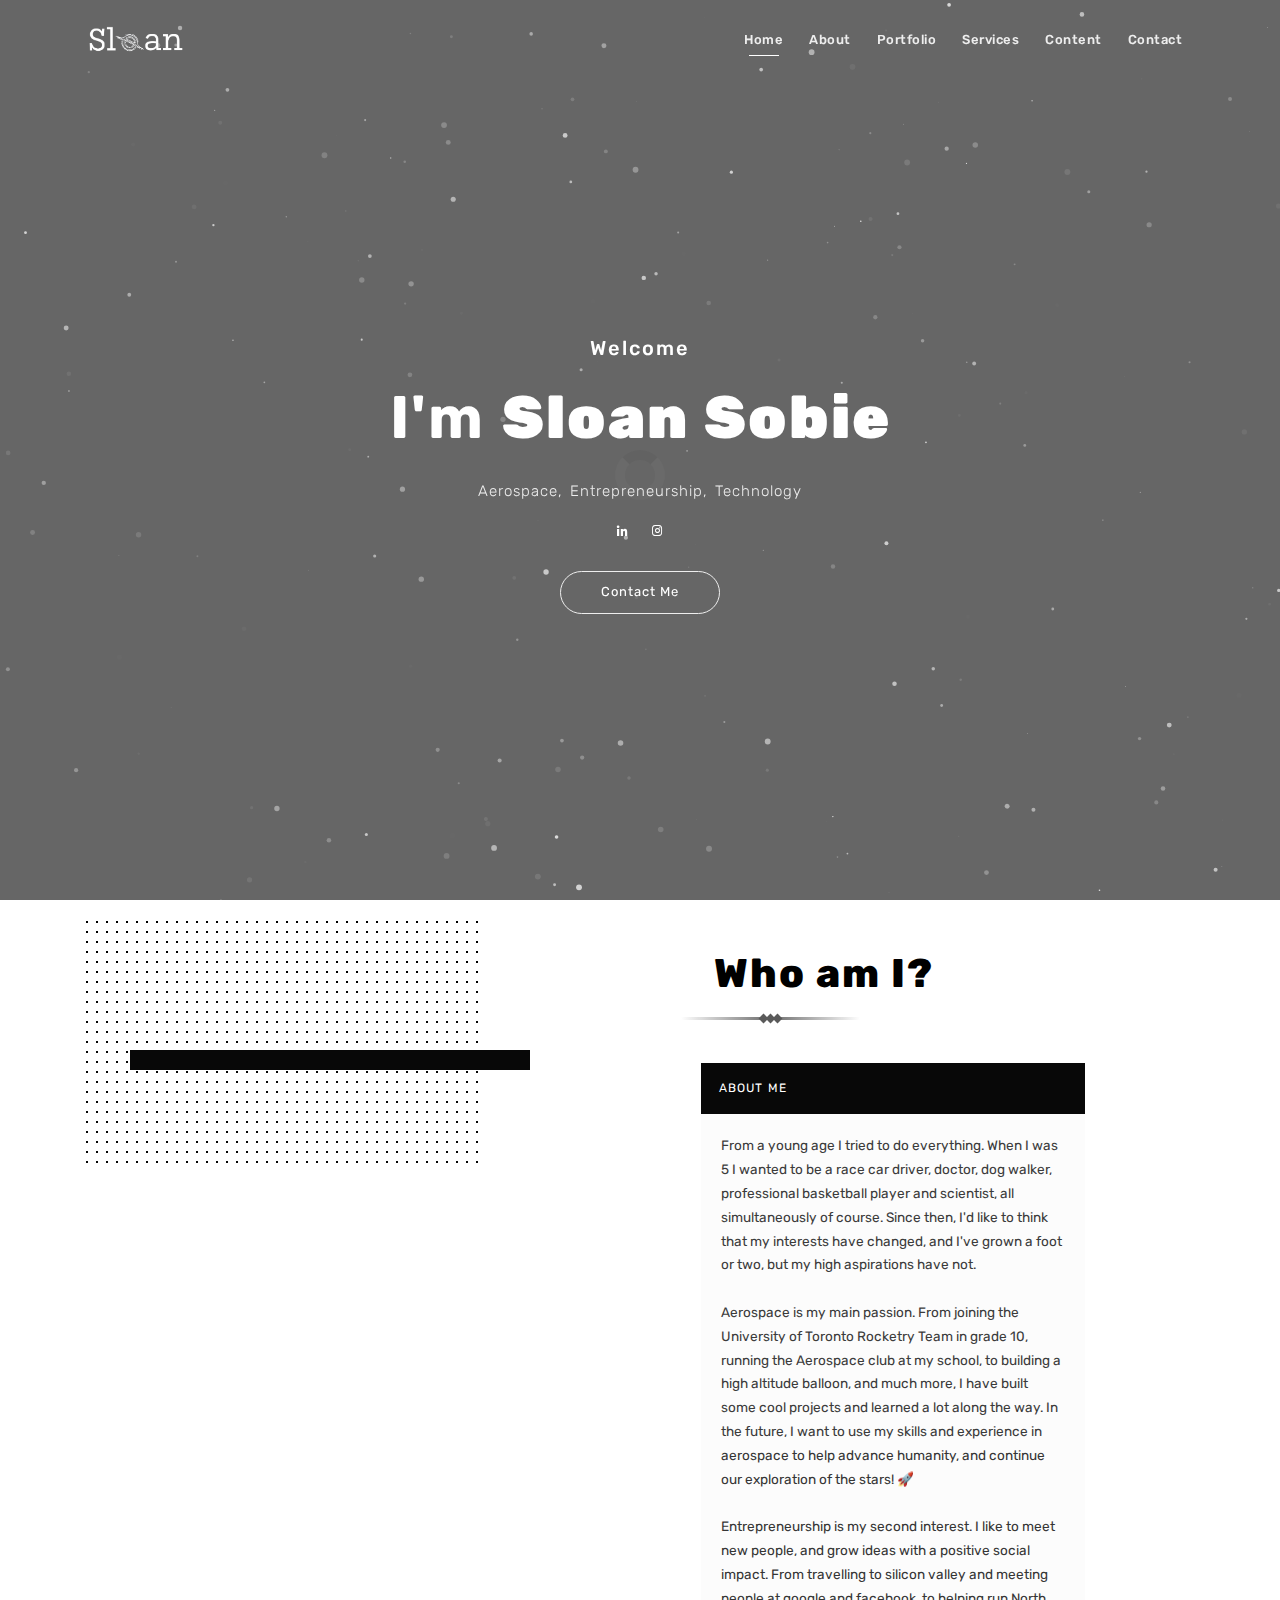
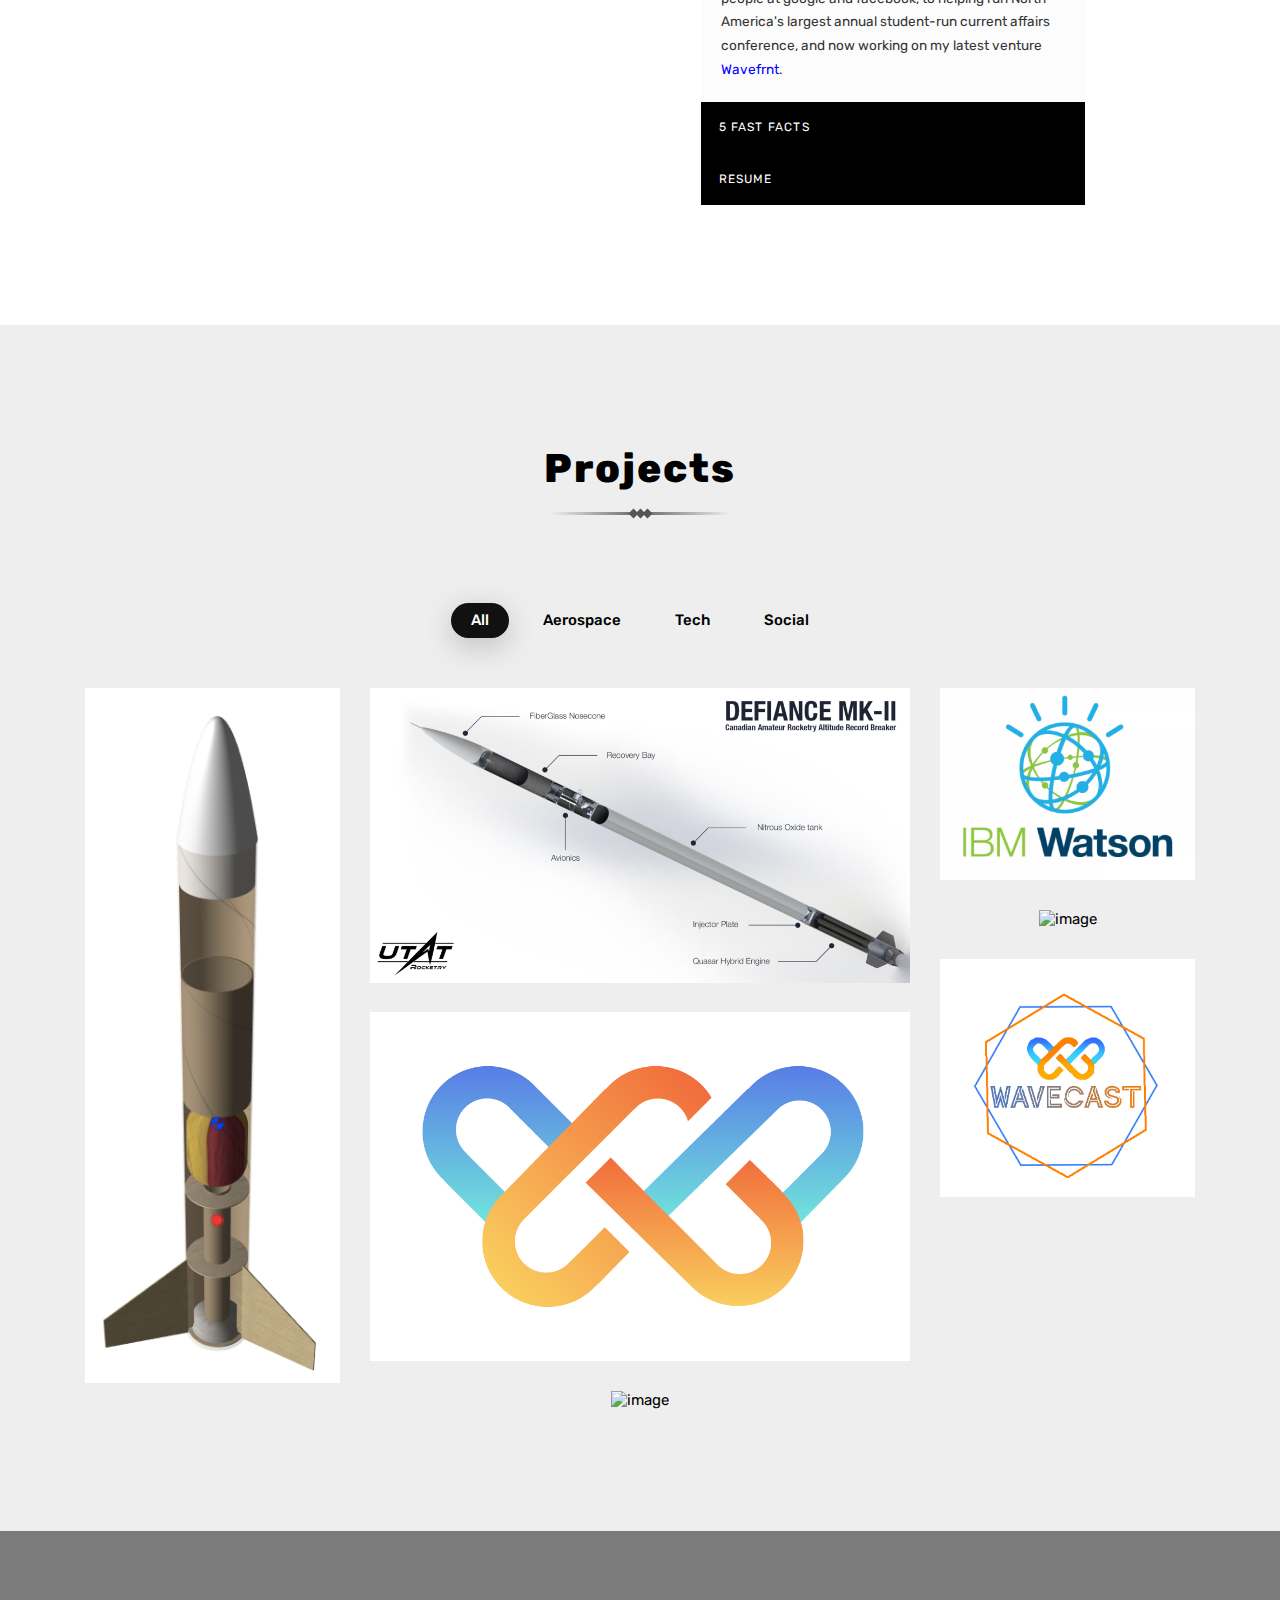
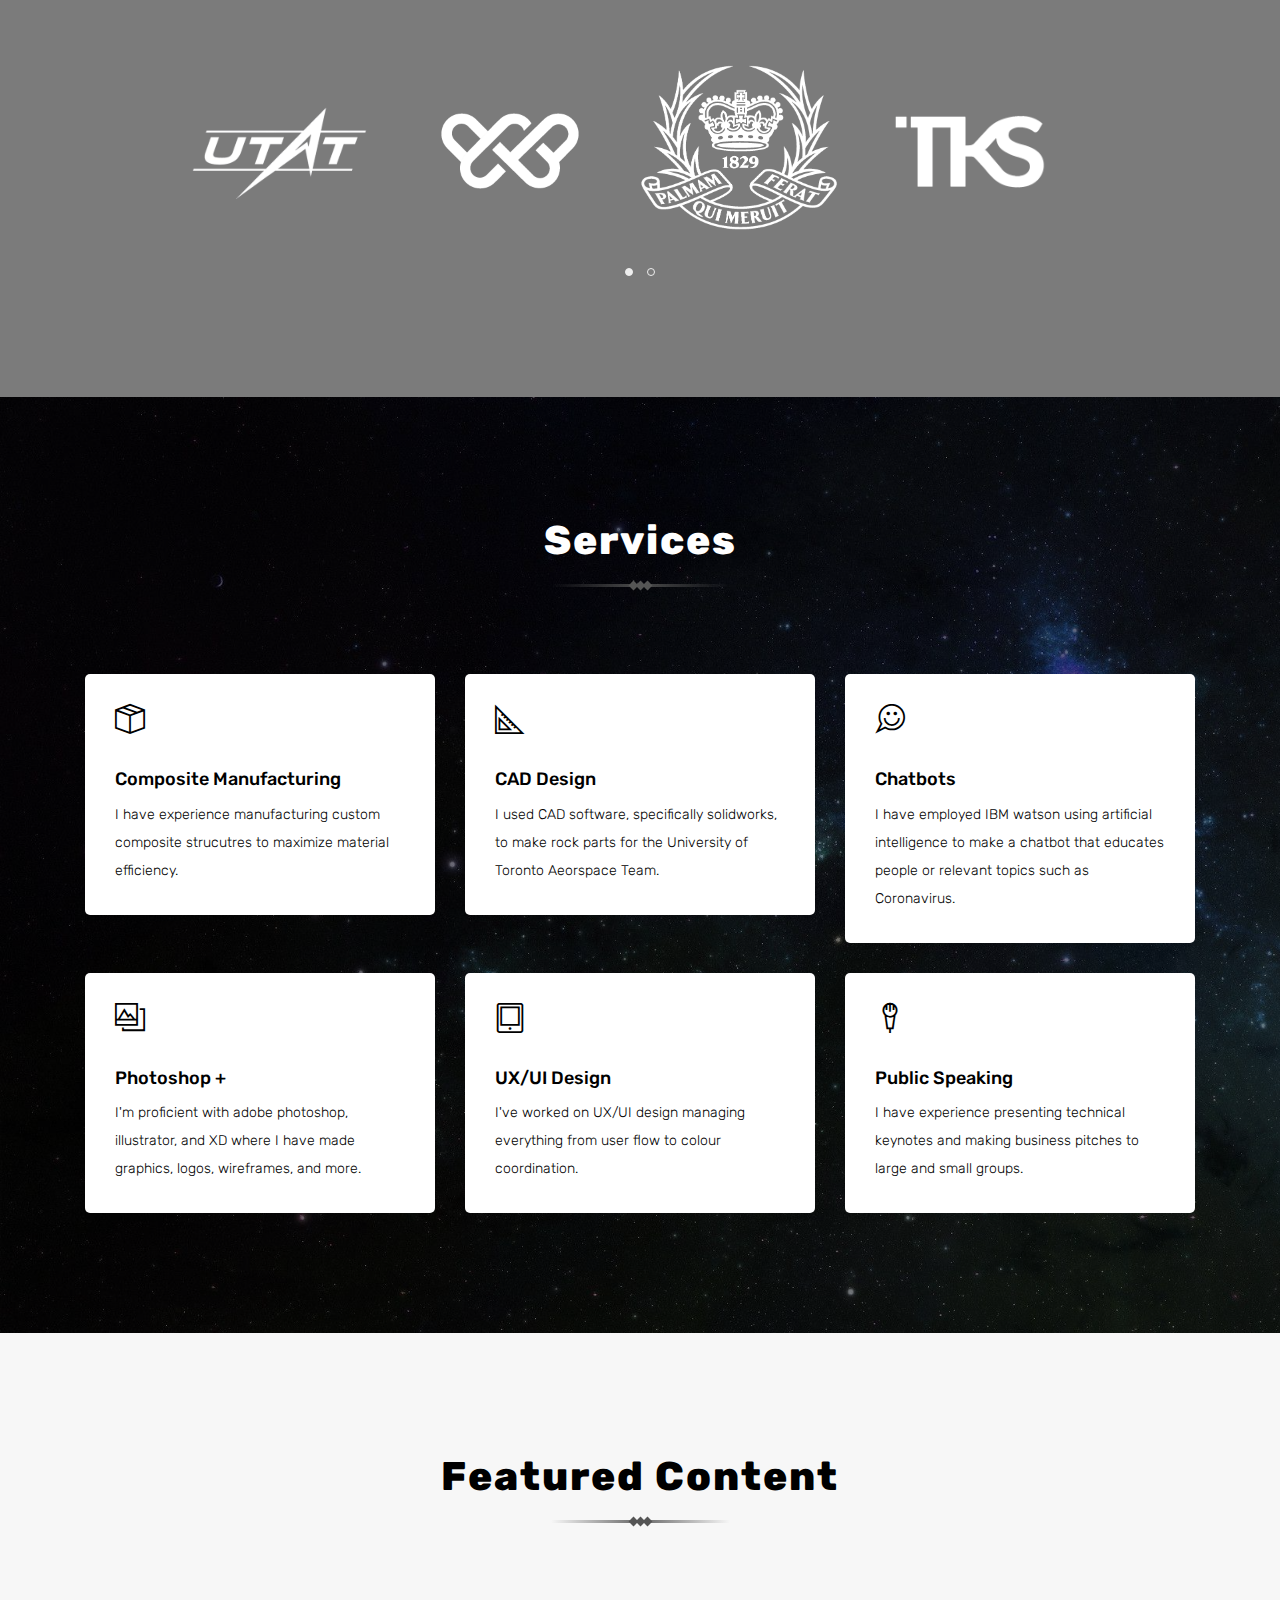
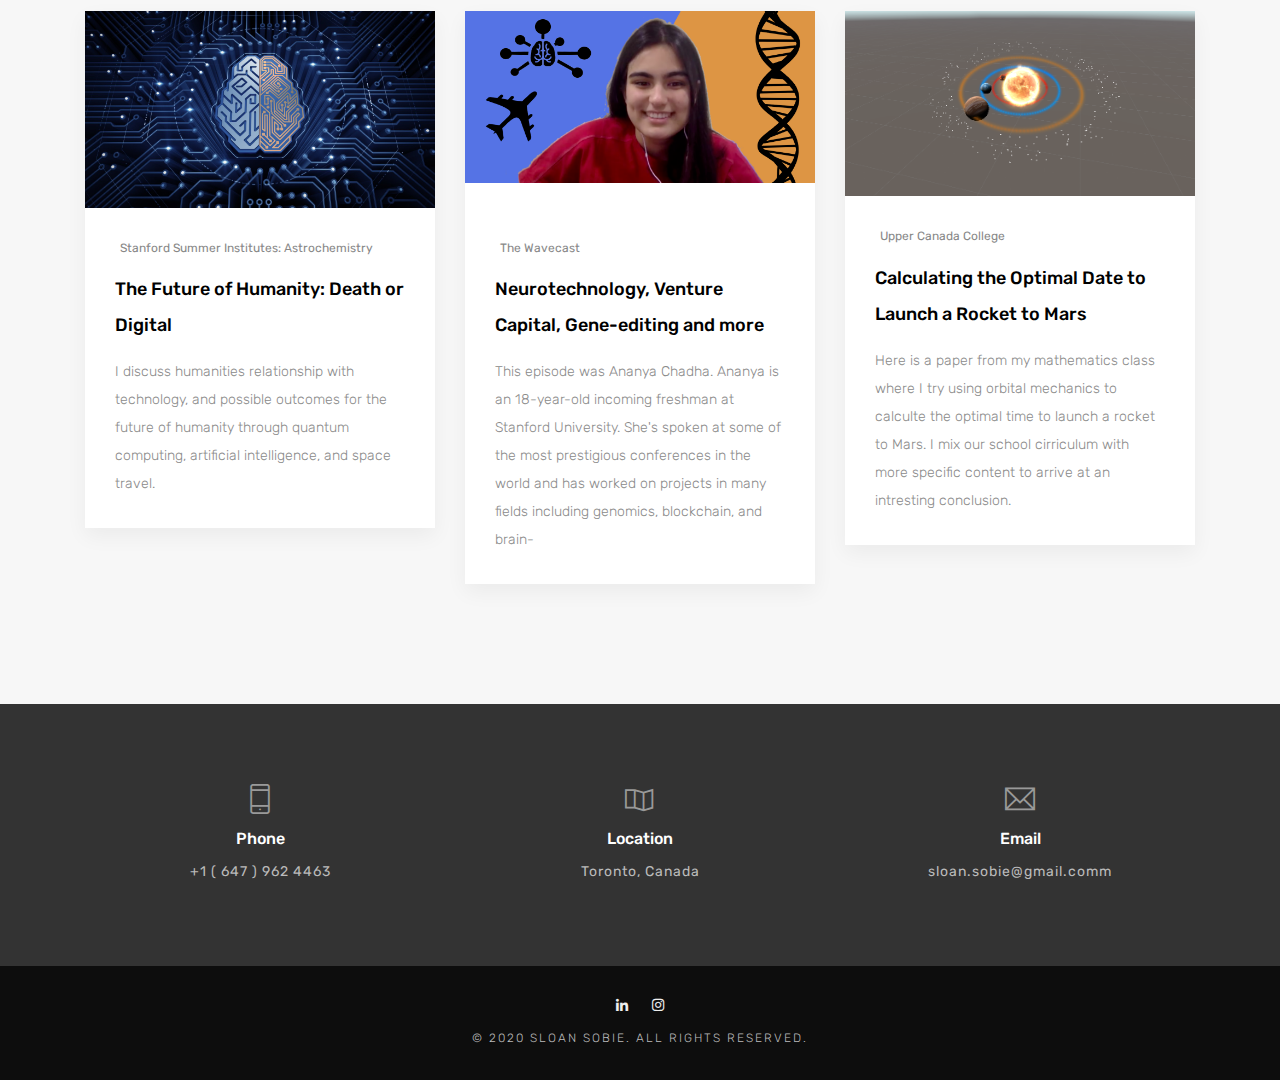
==== index.html @ c2fdee23 "Fix search description" ====
<!DOCTYPE html>
 <html lang="zxx">

    <head>

    	<!-- Metas -->
        <meta charset="utf-8">
		<meta http-equiv="X-UA-Compatible" content="IE=edge" />
        <meta name="viewport" content="width=device-width, initial-scale=1, maximum-scale=1" />
		<meta name="keywords" content="Sloan Sobie, Sloan, Sobie, Wavefrnt, Wavefront" />
		<meta name="description" content="Sloan Sobie | Aerospace, Entrepreneurship, Technology" />
		<meta name="author" content="" />

		<!-- Title  -->
		<title>Sloan Sobie</title>

		<!-- Favicon -->
		<link rel="shortcut icon" href="img/planet.png" />

		<!-- Google Fonts -->
        <link href="https://fonts.googleapis.com/css?family=Rubik:300,400,500,700,900" rel="stylesheet">

		<!-- Plugins -->
		<link rel="stylesheet" href="css/plugins.css" />

        <!-- Core Style Css -->
        <link rel="stylesheet" href="css/style.css" />

    </head>

    <body>

    	<!-- =====================================
    	==== Start Loading -->

    	<div class="loading">
            <div class="load-circle">
            </div>
        </div>
        
    	<!-- End Loading ====
    	======================================= -->

       
    	<!-- =====================================
    	==== Start Navbar -->

		<nav class="navbar navbar-expand-lg">
			<div class="container">

            <!-- Logo -->
            <a class="logo" href="#">
                <img src="img/logo-light.png" alt="logo">          
            </a>

			  <button class="navbar-toggler" type="button" data-toggle="collapse" data-target="#navbarSupportedContent" aria-controls="navbarSupportedContent" aria-expanded="false" aria-label="Toggle navigation">
			    <span class="icon-bar"><i class="fas fa-bars"></i></span>
			  </button>

			  <!-- navbar links -->
			  <div class="collapse navbar-collapse" id="navbarSupportedContent">
			    <ul class="navbar-nav ml-auto">
			      <li class="nav-item">
			        <a class="nav-link active" href="#" data-scroll-nav="0">Home</a>
			      </li>
			      <li class="nav-item">
                    <a class="nav-link" href="#" data-scroll-nav="1">About</a>
                  </li>
                  <li class="nav-item">
                    <a class="nav-link" href="#" data-scroll-nav="3">Portfolio</a>
                  </li>
			      <li class="nav-item">
                  <li class="nav-item">
                    <a class="nav-link" href="#" data-scroll-nav="2">Services</a>
			      <li class="nav-item">
			        <a class="nav-link" href="#" data-scroll-nav="5">Content</a>
			      </li>
                  <li class="nav-item">
                    <a class="nav-link" href="#" data-scroll-nav="6">Contact</a>
                  </li>
			    </ul>
			  </div>
			</div>
		</nav>

    	<!-- End Navbar ====
    	======================================= -->


    	<!-- =====================================
        ==== Start Header -->

        <header class="header valign bg-img" data-scroll-index="0" data-overlay-dark="6" data-background="https://wallpaperaccess.com/full/296702.jpg" data-stellar-background-ratio="0.5">

            <!-- particles -->
            <div id="particles-js"></div>
            <div class="container">
                <div class="row">
                    <div class="offset-lg-1 col-lg-10 text-center caption mt-50">
                        <h6>Welcome</h6>
                        <h1 class="cd-headline clip">
                            <span class="blc">I'm</span>
                            <!-- <span class="cd-words-wrapper"> -->
                              <b class="is-visible">Sloan Sobie</b>
                              <!--<b>Stop looking at my website</b>
                              <b>a Designer</b>
                              <b>a Mentor</b>
                              <b>a Space Nerd</b>
                          	  -->
                            </span>
                        </h1>
                        <p>Aerospace, Entrepreneurship, Technology</p>
                        <div class="social mt-15">
                            <a href="https://www.linkedin.com/in/sloan-sobie/" target="_blank" class="icon">
                                <i class="fab fa-linkedin-in"></i>
                            </a>
                            <a href="https://www.instagram.com/sloansobie/" target="_blank" class="icon">
                                <i class="fab fa-instagram"></i>
                            </a>
                        </div>
                        <a href="#0" class="butn mt-30" data-scroll-nav="6">Contact Me</a>
                    </div>
                </div>
            </div>
        </header>

        <!-- End Header ====
        ======================================= -->

        <!-- =====================================
        ==== Start Hero -->

        <section class="hero section-padding" data-scroll-index="1">
            <div class="container">
                <div class="row">
                    
                    <div class="col-lg-5">
                        <div class="hero-img mb-md50">
                            <div class="img">
                                <img src="img/profile-pic.png" alt="">
                            </div>
                        </div>
                    </div>

                    <div class="col-lg-7">
                        <div class="section-head">
                            <h3>Who am I?</h3>
                            <span><i></i><i></i><i></i></span>
                        </div>
                        <div class="content">
                            <div class="accordion js-accordion">
                                <div class="accordion__item js-accordion-item active">
                                <div class="accordion-header js-accordion-header">About Me</div> 
                              <div class="accordion-body js-accordion-body">
                                <div class="accordion-body__contents">
                                   From a young age I tried to do everything. When I was 5 I wanted to be a race car driver, doctor, dog walker, professional basketball player and scientist, all simultaneously of course. Since then, I'd like to think that my interests have changed, and I've grown a foot or two, but my high aspirations have not. 
                                   <br><br>
                                   Aerospace is my main passion. From joining the University of Toronto Rocketry Team in grade 10, running the Aerospace club at my school, to building a high altitude balloon, and much more, I have built some cool projects and learned a lot along the way. In the future, I want to use my skills and experience in aerospace to help advance humanity, and continue our exploration of the stars! &#128640; 
                                   <br><br>
                                   Entrepreneurship is my second interest. I like to meet new people, and grow ideas with a positive social impact. From travelling to silicon valley and meeting people at google and facebook, to helping run North America's largest annual student-run current affairs conference, and now working on my latest venture <a class="accordion-body__link" href="https://wavefrnt.com/" target="blank">Wavefrnt</a>. 
                                </div>
                                </div><!-- end of accordion body -->
                              </div><!-- end of accordion item -->
                              <div class="accordion__item js-accordion-item">
                                <div class="accordion-header js-accordion-header">5 Fast Facts</div> 
                              <div class="accordion-body js-accordion-body">
                                <div class="accordion-body__contents">
                                	1. I have been a member of the University of Toronto Aerospace Team for since grade 10 <br>
                                	2. I am a co-founder of <a class="accordion-body__link" href="https://wavefrnt.com/" target="blank">Wavefrnt</a>, a social platform to connect like-minded students <br>
                                	3. I am the head of the Aerospace club at Upper Canada College <br>
                                	4. I attended a Stanford Summer Summer Program on Astrochemistry <br>
                                	5. I run ( I ran a marathon this summer! ) 


                                </div>
                                </div><!-- end of accordion body -->
                              </div><!-- end of accordion item --> 
                              <div class="accordion__item js-accordion-item">
                                <a class="accordion-header js-accordion-header" href="img/resume.pdf" target="blank"> 
                                    Resume
                                </a>
                                </div> 
                              </div><!-- end of accordion item -->
                        </div>
                    </div>
                </div>
            </div>
        </section>

        <!-- End Hero ====
        ======================================= -->

	<!-- =====================================
        ==== Start Works -->

        <section class="works section-padding" data-scroll-index="3">
            <div class="container">
                <div class="row">
                    
                    <div class="section-head text-center col-lg-12">
                        <h3>Projects</h3>
                        <span><i></i><i></i><i></i></span>
                    </div>

                    <!-- filter links -->
                    <div class="filtering text-center mb-20 col-sm-12">
                        <div class="filter">
                            <span data-filter='*' class="active">All</span>
                            <span data-filter='.aerospace'>Aerospace</span>
                            <span data-filter='.tech'>Tech</span>
                            <span data-filter='.social'>Social</span>
                        </div>
                    </div>

                    <!-- gallery -->
                    <div class="gallery text-center full-width">


                                                <!-- gallery item -->
                        <div class="col-lg-3 col-md-6 items aerospace">
                            <div class="item-img">
                                <img src="img/portfolio/Domino.png" alt="image">
                                <div class="item-img-overlay valign">
                                    <div class="overlay-info full-width vertical-center">
                                        <h6>"Domino" L1/L2 Certification Rocket</h6>
                                        <a href="img/portfolio/Domino.png" class="popimg">
                                            <span class="icon ti-zoom-in"></span>
                                        </a>
                                    </div>
                                </div>
                            </div>
                        </div>

                        <!-- gallery item -->
                        <div class="col-lg-6 col-md-6 items aerospace">
                            <div class="item-img">
                                <img src="img/portfolio/DefianceMkII.png" alt="image">
                                <div class="item-img-overlay valign">
                                    <div class="overlay-info full-width vertical-center">
                                        <h6>Defiance Mk. II</h6>
                                        <a href="img/portfolio/DefianceMkII.png" class="popimg">
                                            <span class="icon ti-zoom-in"></span>
                                        </a>
                                        <a href="https://www.utat.ca/rocketry" target="_blank">
                                            <span class="icon ti-link"></span>
                                        </a>
                                    </div>
                                </div>
                            </div>
                        </div>

                        <!-- gallery item -->
                        <div class="col-lg-3 col-md-6 items tech">
                            <div class="item-img">
                                <img src="img/portfolio/1.png" alt="image">
                                <div class="item-img-overlay valign">
                                    <div class="overlay-info full-width vertical-center">
                                        <h6>IBM Watson AI Chatbot</h6>
                                        <a href="img/portfolio/1.png" class="popimg">
                                            <span class="icon ti-zoom-in"></span>
                                        </a>
                                        <a href="https://web-chat.global.assistant.watson.cloud.ibm.com/preview.html?region=eu-gb&integrationID=90c26b87-ed0d-4d8a-a09d-9c08ac63c63c&serviceInstanceID=e3dac2bf-d7d2-4365-8219-1c1c0a75f31a" target="_blank">
                                            <span class="icon ti-link"></span>
                                        </a>
                                    </div>
                                </div>
                            </div>
                        </div>

                                                <!-- gallery item -->
                        <div class="col-lg-3 col-md-6 items aerospace">
                            <div class="item-img">
                                <img src="img/portfolio/3Drocket.png" alt="image">
                                <div class="item-img-overlay valign">
                                    <div class="overlay-info full-width vertical-center">
                                        <h6>3-D Printed Rocket</h6>
                                        <a href="img/portfolio/3Drocket.png" class="popimg">
                                            <span class="icon ti-zoom-in"></span>
                                        </a>
                                    </div>
                                </div>
                            </div>
                        </div>

                        <!-- gallery item -->
                        <div class="col-lg-6 col-md-6 items tech social">
                            <div class="item-img">
                                <img src="img/portfolio/wavefrnt-logo.png" alt="image">
                                <div class="item-img-overlay valign">
                                    <div class="overlay-info full-width vertical-center">
                                        <h6>Wavefrnt</h6>
                                        <a href="img/portfolio/wavefrnt-logo.png" class="popimg">
                                            <span class="icon ti-zoom-in"></span>
                                        </a>
                                        <a href="https://wavefrnt.com/" target="_blank">
                                            <span class="icon ti-link"></span>
                                        </a>
                                    </div>
                                </div>
                            </div>
                        </div>

                       	<!-- gallery item -->
                        <div class="col-lg-3 col-md-6 items social">
                            <div class="item-img">
                                <img src="img/portfolio/wavecast.png" alt="image">
                                <div class="item-img-overlay valign">
                                    <div class="overlay-info full-width">
                                        <h6>Wavecast</h6>
                                        <a href="img/portfolio/wavecast.png" class="popimg">
                                            <span class="icon ti-zoom-in"></span>
                                        </a>
                                        <a href="https://www.youtube.com/channel/UC5DkClcTjf57J7Lnl4uwRjw" target="_b
                                        ">
                                            <span class="icon ti-link"></span>
                                        </a>
                                    </div>
                                </div>
                            </div>
                        </div>

                        <!-- gallery item -->
                        <div class="col-lg-6 col-md-6 items tech">
                            <div class="item-img">
                                <img src="img/portfolio/mysite.png" alt="image">
                                <div class="item-img-overlay valign">
                                    <div class="overlay-info full-width vertical-center">
                                        <h6>This Site!</h6>
                                        <a href="img/portfolio/mysite.png" class="popimg">
                                            <span class="icon ti-zoom-in"></span>
                                        </a>
                                    </div>
                                </div>
                            </div>
                        </div>



                        <!--
                                                gallery item
                        <div class="col-lg-6 col-md-6 items graphic">
                            <div class="item-img">
                                <img src="img/portfolio/mysite.png" alt="image">
                                <div class="item-img-overlay valign">
                                    <div class="overlay-info full-width vertical-center">
                                        <h6>Solar Cell High Altitude Balloon</h6>
                                        <a href="img/portfolio/mysite.png" class="popimg">
                                            <span class="icon ti-zoom-in"></span>
                                        </a>
                                    </div>
                                </div>
                            </div>
                        </div>

                                                 gallery item
                        <div class="col-lg-6 col-md-6 items graphic">
                            <div class="item-img">
                                <img src="img/portfolio/mysite.png" alt="image">
                                <div class="item-img-overlay valign">
                                    <div class="overlay-info full-width vertical-center">
                                        <h6>Aerospace Club Newsletter</h6>
                                        <a href="img/portfolio/mysite.png" class="popimg">
                                            <span class="icon ti-zoom-in"></span>
                                        </a>
                                    </div>
                                </div>
                            </div>
                        </div>
                        -->
                        <div class="clearfix"></div>
                    
                    </div>

                </div>
            </div>
        </section>

        <!-- End Works ====
        ======================================= -->

      	        <!-- =====================================
        ==== Start Carousel -->

        <section class="testimonials carousel-single section-padding bg-gray" data-scroll-index="4" data-overlay-dark="5">
            <div class="container">
                <div class="row">
                    <div class="owl-carousel owl-theme offset-lg-1 col-lg-10 text-center">
                        <div class="item">
                        	<a href="https://www.utat.ca/" target="_blank">
                            <img src="img/logo/utat.png" alt="UTAT">
                            </a>
                        </div>
                        <div class="item">
                        	<a href="https://www.wavefrnt.com/" target="_blank">
                            <img src="img/logo/wavefrnt-logo-grey.png" alt="wavefrnt">
                        	</a>
                        </div>
                        <div class="item">
                        	<a href="https://www.ucc.on.ca/#/" target="_blank">
                            <img src="img/logo/UCC.png" alt="UTAT">
                        	</a>
                        </div>
                        <div class="item">
                        	<a href="https://tks.world/" target="_blank">
                            <img src="img/logo/tks.png" alt="UTAT">
                            </a>
                        </div>
                        <div class="item">
                        	<a href="https://summerinstitutes.spcs.stanford.edu/courses/2020/astrochemistry-origins-life-space-0" target="_blank">
                            <img src="img/logo/stanford.png" alt="UTAT">
                        	</a>
                        </div>
                        <div class="item">
                        	<a href="http://worldaffairs.ucc.on.ca/" target="_blank">
                            <img src="img/logo/WAC.png" alt="UTAT">
                            </a>
                        </div>
                        <div class="item">
                        	<!---------------------- ADD LINK HERE ------------------->
                        	<a href=""></a>
                            <img src="img/logo/aerospace-club.png" alt="UTAT">
                        </div>
                    </div>

                </div>
            </div>

        </section>

        <!-- End Carousel ====
        ======================================= -->

        <!-- =====================================
        ==== Start Services -->

        <section class="services section-padding bg-img" data-scroll-index="2" data-overlay-dark="5" data-background="img/space-background.jpg">
            <div id="particles-js">
            <div class="container">
                <div class="row">
                    
                    <div class="section-head text-center col-lg-12">
                        <h3>Services</h3>
                        <span><i></i><i></i><i></i></span>
                    </div>

                    <div class="col-lg-4 col-md-6">
                        <div class="item mb-30">
                            <span class="icon ti-package"></span>
                            <h6>Composite Manufacturing</h6>
                            <p class="service-text">I have experience manufacturing custom composite strucutres to maximize material efficiency.</p>
                        </div>
                    </div>

                    <div class="col-lg-4 col-md-6">
                        <div class="item mb-30">
                            <span class="icon ti-ruler-alt-2"></span>
                            <h6>CAD Design</h6>
                            <p class="service-text">I used CAD software, specifically solidworks, to make rock parts for the University of Toronto Aeorspace Team.</p>
                        </div>
                    </div>

                    <div class="col-lg-4 col-md-6">
                        <div class="item mb-30">
                            <span class="icon ti-comments-smiley"></span>
                            <h6>Chatbots</h6>
                            <p class="service-text">I have employed IBM watson using artificial intelligence to make a chatbot that educates people or relevant topics such as Coronavirus.</p>
                        </div>
                    </div>

                    <div class="col-lg-4 col-md-6">
                        <div class="item mb-md30">
                            <span class="icon ti-gallery"></span>
                            <h6>Photoshop + </h6>
                            <p class="service-text">I'm proficient with adobe photoshop, illustrator, and XD where I have made graphics, logos, wireframes, and more.</p>
                        </div>
                    </div>

                    <div class="col-lg-4 col-md-6">
                        <div class="item mb-sm30">
                            <span class="icon ti-tablet"></span>
                            <h6>UX/UI Design</h6>
                            <p class="service-text">I've worked on UX/UI design managing everything from user flow to colour coordination.</p>
                        </div>
                    </div>

                    <div class="col-lg-4 col-md-6">
                        <div class="item">
                            <span class="icon ti-microphone-alt"></span>
                            <h6>Public Speaking</h6>
                            <p class="service-text">I have experience presenting technical keynotes and making business pitches to large and small groups.</p>
                        </div>
                    </div>

                </div>
            </div>
        </div>
        </section>

        <!-- End Services ====
        ======================================= -->

        <!-- =====================================
        ==== Start Blog -->

        <section class="blog section-padding bg-gray" data-scroll-index="5">
            <div class="container">
                <div class="row">
                    
                    <div class="section-head text-center col-lg-12">
                        <h3>Featured Content</h3>
                        <span><i></i><i></i><i></i></span>
                    </div>

                    <div class="col-lg-4">
                        <div class="item mb-md50">
                            <div class="post-img">
                                <div class="img">
                                    <img src="img/blog/deathordigital.jpeg" alt="">
                                </div>
                            </div>
                            <div class="cont">
                                <div class="info">
                                    <a href="https://www.linkedin.com/pulse/future-humanity-digital-death-sloan-sobie/" target="_blank">Stanford Summer Institutes: Astrochemistry</a>
                                </div>
                                <h6><a href="https://www.linkedin.com/pulse/future-humanity-digital-death-sloan-sobie/" target="_blank">The Future of Humanity: Death or Digital</a></h6>
                                <p>I discuss humanities relationship with technology, and possible outcomes for the future of humanity through quantum computing, artificial intelligence, and space travel.</p>
                            </div>
                        </div>
                    </div>

                    <div class="col-lg-4">
                        <div class="item mb-md50">
                            <div class="post-img">
                                <div class="img">
                                    <img src="img/blog/AnanyaThumbnail.png" alt="">
                                </div>
                            </div>
                            <div class="cont">
                                <div class="info">
                                    <a href="https://www.youtube.com/watch?v=RQb4J8ytdI4" target="_blank">The Wavecast</a>
                                </div>
                                <h6><a href="https://www.youtube.com/watch?v=RQb4J8ytdI4" target="_blank">Neurotechnology, Venture Capital, Gene-editing and more</a></h6>
                                <p>This episode was Ananya Chadha. Ananya is an 18-year-old incoming freshman at Stanford University. She's spoken at some of the most prestigious conferences in the world and has worked on projects in many fields including genomics, blockchain, and brain-</p>
                            </div>
                        </div>
                    </div>

                    <div class="col-lg-4">
                        <div class="item">
                            <div class="post-img">
                                <div class="img">
                                    <img src="img/blog/mathIA.png" alt="">
                                </div>
                            </div>
                            <div class="cont">
                                <div class="info">
                                    <a href="https://docs.google.com/document/d/1yu2CjGAfNbWz_tukWP-F7MmKdCLiBgOdoGl5uA2luKM/edit?usp=sharing" target="_blank">Upper Canada College</a>
                                </div>
                                <h6><a href="https://docs.google.com/document/d/1yu2CjGAfNbWz_tukWP-F7MmKdCLiBgOdoGl5uA2luKM/edit?usp=sharing" target="_blank">Calculating the Optimal Date to Launch a Rocket to Mars</a></h6>
                                <p>Here is a paper from my mathematics class where I try using orbital mechanics to calculte the optimal time to launch a rocket to Mars. I mix our school cirriculum with more specific content to arrive at an intresting conclusion.</p>
                            </div>
                        </div>
                    </div>

                </div>
            </div>
        </section>

        <!-- End Blog ====
        ======================================= -->

        <!-- =====================================
        ==== Start Footer -->

        <footer class="bg-img bg-fixed" data-overlay-dark="8" data-scroll-index="6" data-background="img/3.jpg">
            <div class="container">
                <div class="row">
                    
                    <div class="col-lg-4">
                        <div class="item">
                            <span class="icon ti-mobile"></span>
                            <h6>Phone</h6>
                            <p>+1 ( 647 ) 962 4463</p>
                        </div>
                    </div>

                    <div class="col-lg-4">
                        <div class="item">
                            <span class="icon ti-map"></span>
                            <h6>Location</h6>
                            <p>Toronto, Canada</p>
                        </div>
                    </div>

                    <div class="col-lg-4">
                        <div class="item">
                            <span class="icon ti-email"></span>
                            <h6>Email</h6>
                            <p>sloan.sobie@gmail.comm</p>
                        </div>
                    </div>

                </div>
            </div>

            <div class="sub-footer">
                <div class="container">
                    <div class="row">
                        
                        <div class="col-lg-12">
                            <div class="copy text-center">
                                <div class="social">
                                    <a href="https://www.linkedin.com/in/sloan-sobie/" target="_blak" class="icon">
                                        <i class="fab fa-linkedin-in"></i>
                                    </a>
                                    </a>
                                    <a href="https://www.instagram.com/sloansobie/" target="_blank"class="icon">
                                        <i class="fab fa-instagram"></i>
                                    </a>
                                </div>
                                <p>&copy; 2020 Sloan Sobie. All Rights Reserved.</p>
                            </div>
                        </div>

                    </div>
                </div>
            </div>
        </footer>

        <!-- End Footer ====
        ======================================= -->




       
        <!-- jQuery -->
        <script src="js/jquery-3.0.0.min.js"></script>
        <script src="js/jquery-migrate-3.0.0.min.js"></script>

        <!-- popper.min -->
        <script src="js/popper.min.js"></script>

        <!-- bootstrap -->
        <script src="js/bootstrap.min.js"></script>

        <!-- animated.headline -->
        <script src="js/animated.headline.js"></script>

        <!-- scrollIt -->
        <script src="js/scrollIt.min.js"></script>

        <!-- jquery.waypoints.min -->
        <script src="js/jquery.waypoints.min.js"></script>

        <!-- jquery.counterup.min -->
        <script src="js/jquery.counterup.min.js"></script>

        <!-- owl carousel -->
        <script src="js/owl.carousel.min.js"></script>

        <!-- jquery.magnific-popup js -->
        <script src="js/jquery.magnific-popup.min.js"></script>

        <!-- stellar js -->
        <script src="js/jquery.stellar.min.js"></script>

        <!-- particles.min js -->
        <script src="js/particles.min.js"></script>

        <!-- app js -->
        <script src="js/app.js"></script>

        <!-- isotope.pkgd.min js -->
        <script src="js/isotope.pkgd.min.js"></script>

        <!-- validator js -->
        <script src="js/validator.js"></script>

        <!-- custom scripts -->
        <script src="js/scripts.js"></script>

    </body>
</html>
---- css/plugins.css ----
/*-----------------------------------------------------------------------------------

	Theme Name: Arco
	Theme URI: http://
	Description: The Multi-Purpose Onepage Template
	Author: ui-themez
	Author URI: http://themeforest.net/user/ui-themez
	Version: 1.0

-----------------------------------------------------------------------------------*/

/* ----------------------------------------------------------------
			[ All Css Plugins & Helper Classes File ]
-----------------------------------------------------------------*/

/* == bootstrap == */
@import url("plugins/bootstrap.min.css");


/* == themify-icons icon font == */
@import url("plugins/themify-icons.css");

/* == fontawesome icon font == */
@import url("plugins/fontawesome-all.min.css");

/* == magnific-popup == */
@import url("plugins/magnific-popup.css");

/* == animate.min == */
@import url("plugins/animate.min.css");

/* == owl.carousel == */
@import url("plugins/owl.carousel.min.css");
@import url("plugins/owl.theme.default.min.css");

/* == helper classes == */
@import url("plugins/helper.css");
---- css/style.css ----
/*-----------------------------------------------------------------------------------

 Theme Name: Buka
 Theme URI: http://
 Description: The Multi-Purpose Onepage Template
 Author: ui-themez
 Author URI: http://themeforest.net/user/ui-themez
 Version: 1.0

 Main Color   : #111
 main Font    : Rubik

-----------------------------------------------------------------------------------*/
/* ----------------------------------------------------------------

 == Table Of Content

	01 Basics
	02 Navbar
	03 Header
	04 Hero
	05 Services
	06 Numbers
	07 Works
	08 Testimonials
	09 Blog
	10 Contact
	11 Footer
	12 Responsive
 

---------------------------------------------------------------- */
/* ----------------------------------------------------------------
     [ 01 Start Basics ]
-----------------------------------------------------------------*/
* {
  margin: 0;
  padding: 0;
  -webkit-box-sizing: border-box;
          box-sizing: border-box;
  outline: none;
  list-style: none;
  word-wrap: break-word;
}

body {
  color: #000;
  line-height: 1.3;
  font-weight: 400;
  font-size: 15px;
  font-family: 'Rubik', sans-serif;
  overflow-x: hidden !important;
}

p {
  font-size: 14px;
  font-weight: 300;
  color: #8a8a8a;
  line-height: 2;
  margin: 0;
}

img {
  width: 100%;
  height: auto;
}

span, a, a:hover {
  display: inline-block;
  text-decoration: none;
  color: inherit;
}

.section-padding {
  padding: 120px 0;
}

.section-head {
  margin-bottom: 80px;
}
.section-head h3 {
  font-size: 40px;
  font-weight: 800;
  letter-spacing: 2px;
  margin-bottom: 10px;
}
.section-head span {
  position: relative;
}
.section-head span:after, .section-head span:before {
  content: '';
  width: 100px;
  height: 3px;
  position: absolute;
  top: 9px;
  background: #555;
}
.section-head span:after {
  right: 0;
  background: -webkit-gradient(linear, left top, right top, from(transparent), to(#555));
  background: linear-gradient(to right, transparent, #555);
}
.section-head span:before {
  left: 0;
  background: -webkit-gradient(linear, right top, left top, from(transparent), to(#555));
  background: linear-gradient(to left, transparent, #555);
}
.section-head span i {
  display: inline-block;
  width: 7px;
  height: 7px;
  background: #555;
  -webkit-transform: rotate(45deg);
          transform: rotate(45deg);
  position: relative;
  z-index: 3;
}

.bg-gray {
  background: #f7f7f7;
}

.o-hidden {
  overflow: hidden;
}

.position-re {
  position: relative;
}

.full-width {
  width: 100% !important;
}

.bg-img {
  background-size: cover;
  background-repeat: no-repeat;
}

.bg-fixed {
  background-attachment: fixed;
}

.valign {
  display: -webkit-box;
  display: -ms-flexbox;
  display: flex;
  -webkit-box-align: center;
  -ms-flex-align: center;
  align-items: center;
}

.v-middle {
  position: absolute;
  width: 100%;
  top: 50%;
  left: 0;
  -webkit-transform: translate(0%, -50%);
  transform: translate(0%, -50%);
}

.owl-theme .owl-nav.disabled + .owl-dots {
  margin-top: 15px;
  line-height: .7;
}

.owl-theme .owl-dots .owl-dot span {
  width: 8px;
  height: 8px;
  margin: 0 7px;
  border-radius: 50%;
  border: 1px solid #eee;
  background: transparent;
}

.owl-theme .owl-dots .owl-dot.active span,
.owl-theme .owl-dots .owl-dot:hover span {
  background: #eee;
}

.cd-headline {
  font-size: 3rem;
  line-height: 1.2;
}

@media only screen and (min-width: 768px) {
  .cd-headline {
    font-size: 4.4rem;
    font-weight: 300;
  }
}
@media only screen and (min-width: 1170px) {
  .cd-headline {
    font-size: 6rem;
  }
}
.cd-words-wrapper {
  display: inline-block;
  position: relative;
  text-align: left;
}

.cd-words-wrapper b {
  display: inline-block;
  position: absolute;
  white-space: nowrap;
  left: 0;
  top: 0;
}

.cd-words-wrapper b.is-visible {
  position: relative;
}

.no-js .cd-words-wrapper b {
  opacity: 0;
}

.no-js .cd-words-wrapper b.is-visible {
  opacity: 1;
}

/* xclip */
.cd-headline.clip span {
  display: inline-block;
  padding: .2em 0;
}

.cd-headline.clip .cd-words-wrapper {
  overflow: hidden;
  vertical-align: top;
}

.cd-headline.clip .cd-words-wrapper::after {
  /* line */
  content: '';
  position: absolute;
  top: 10%;
  right: 0;
  width: 2px;
  height: 70%;
  background-color: #aebcb9;
}

.cd-headline.clip b {
  opacity: 0;
}

.cd-headline b.is-visible {
  opacity: 1;
}

/* ----------------------------------------------------------------
     [ End Basics ]
-----------------------------------------------------------------*/
/* ----------------------------------------------------------------
     [ 02 Start Navbar ]
-----------------------------------------------------------------*/
.navbar {
  position: absolute;
  left: 0;
  top: 0;
  width: 100%;
  background: transparent;
  z-index: 9;
  min-height: 80px;
}
.navbar .icon-bar {
  color: #fff;
}
.navbar .navbar-nav .nav-link {
  font-size: 13px;
  font-weight: 500;
  color: #eee;
  letter-spacing: .5px;
  margin: 15px 5px;
  -webkit-transition: all .5s;
  transition: all .5s;
  position: relative;
}
.navbar .navbar-nav .nav-link:after {
  content: '';
  width: 30px;
  height: 1px;
  background: #fff;
  position: absolute;
  bottom: -5px;
  opacity: 0;
  left: calc(50% - 15px);
  -webkit-transition: all .5s;
  transition: all .5s;
}
.navbar .navbar-nav .active:after {
  bottom: 0px;
  opacity: 1;
}

.nav-scroll {
  background: #fff;
  -webkit-box-shadow: 0px 10px 30px rgba(0, 0, 0, 0.05);
          box-shadow: 0px 10px 30px rgba(0, 0, 0, 0.05);
  padding: 0;
  position: fixed;
  top: -100px;
  left: 0;
  width: 100%;
  -webkit-transition: -webkit-transform .5s;
  transition: -webkit-transform .5s;
  transition: transform .5s;
  transition: transform .5s, -webkit-transform .5s;
  -webkit-transform: translateY(100px);
          transform: translateY(100px);
}
.nav-scroll .icon-bar {
  color: #222;
}
.nav-scroll .navbar-nav .nav-link {
  color: #222;
}
.nav-scroll .navbar-nav .nav-link:after {
  background: #222;
}
.nav-scroll .navbar-nav .logo {
  padding: 15px 0;
  color: #111;
}

.logo {
  padding: 15px 0;
  width: 100px;
  color: #fff;
  font-size: 20px;
}

/* ----------------------------------------------------------------
     [ End Navbar ]
-----------------------------------------------------------------*/
/* ----------------------------------------------------------------
     [ 03 Start Header ]
-----------------------------------------------------------------*/
.header {
  height: 100vh;
  overflow: hidden;
  position: relative;
}
.header .caption h6 {
  font-size: 20px;
  letter-spacing: 2px;
}
.header .caption h1 {
  margin: 10px 0;
  font-size: 60px;
  font-weight: 700;
  font-family: inherit;
  word-spacing: 2px;
  letter-spacing: 2px;
}
.header .caption p {
  font-size: 15px;
  font-weight: 300;
  color: #eee;
  letter-spacing: 1px;
  word-spacing: 2px;
}
.header .caption .social a {
  color: #fff;
  font-size: 12px;
  margin: 0 10px;
}
.header .caption .butn {
  color: #fff;
  padding: 12px 40px;
  border: 1px solid #eee;
  border-radius: 30px;
  font-size: 13px;
  letter-spacing: 1px;
  -webkit-transition: all .5s;
  transition: all .5s;
}
.header .caption .butn:hover {
  background: #eee;
  color: #111;
}
.header #particles-js {
  position: absolute;
  top: 0;
  left: 0;
  height: 100%;
  width: 100%;
  z-index: 2;
}
.header .bg-vid {
  position: absolute;
  top: 0;
  left: 0;
  min-width: 100%;
  min-height: 100%;
}
.header.creative .svg {
  position: absolute;
  bottom: -5px;
  left: 0;
  width: 100%;
  z-index: 2;
}
.header.creative .svg svg {
  fill: #fff;
  width: 101%;
}

/* ----------------------------------------------------------------
     [ End Header ]
-----------------------------------------------------------------*/
/* ----------------------------------------------------------------
     [ 04 Start Hero ]
-----------------------------------------------------------------*/
.hero {
  position: relative;
}

.hero .hero-img {
  position: relative;
}
.hero .hero-img:after {
  content: '';
  width: 90%;
  position: absolute;
  top: -200%;
  bottom: -200%;
  left: 0;
  background-image: url(../img/dots.png);
  background-repeat: repeat;
  z-index: -1;
}
.hero .hero-img .img {
  padding: 0 30px 30px 15px;
  position: relative;
}
.hero .hero-img .img:before {
  content: '';
  position: absolute;
  top: 30px;
  right: 0;
  left: 45px;
  bottom: 0;
  border: 10px solid #000;
}
.hero .hero-img .img img {
  position: relative;
  z-index: 2;
}

.hero .section-head h3{
  font-size: 40px;
  font-weight: 800;
  letter-spacing: 2px;
  margin-top: -70px;
  margin-left: 12vw;
}

.hero .section-head span{
  margin-left: 15.6vw;
}

.hero .content {
  padding-left: 30px;
  margin-top: -45px;
}
.hero .content h3 {
  font-weight: 600;
}
.hero .content span {
  margin: 10px 0 15px;
  color: #555;
  font-weight: 500;
}
.hero .content .skills .skill-item {
  margin-bottom: 20px;
}
.hero .content .skills .skill-item:last-child {
  margin-bottom: 0;
}
.hero .content .skills .skill-item h5 {
  font-size: 14px;
  font-weight: 500;
  margin-bottom: 10px;
}
.hero .content .skills .skill-progress {
  width: 100%;
  height: 26px;
  border: 4px solid #f7f7f7;
  background: #f7f7f7;
  border-radius: 20px;
  position: relative;
  -webkit-box-shadow: 0px -10px 30px rgba(0, 0, 0, 0.08) inset;
          box-shadow: 0px -10px 30px rgba(0, 0, 0, 0.08) inset;
}
.hero .content .skills .skill-progress .progres {
  position: absolute;
  height: 100%;
  width: 10%;
  left: 0;
  top: 0;
  background: #111;
  background: -webkit-gradient(linear, left top, right top, from(#555), to(#111));
  background: linear-gradient(to right, #555, #111);
  border-radius: 20px;
  -webkit-transition: all 1.5s;
  transition: all 1.5s;
}
.hero .content .skills .skill-progress .progres:before {
  content: attr(data-value);
  padding: 3px 10px 2px;
  border-radius: 10px;
  font-size: 10px;
  color: #fff;
  background: #333;
  position: absolute;
  top: -35px;
  right: 0;
}
.hero .content .skills .skill-progress .progres:after {
  content: "";
  width: 0;
  height: 0;
  border-left: 3px solid transparent;
  border-right: 3px solid transparent;
  border-top: 5px solid #333;
  position: absolute;
  top: -12px;
  right: 15px;
}
.hero .wave {
  position: absolute;
  top: -100px;
  left: -5%;
  width: 110%;
  height: 100px;
  background-image: url(../img/wave.svg);
  background-size: cover;
  z-index: 1;
}

.accordion {
  width: 30vw;
  margin: 0 auto;
  border-radius: 5px;
}

.accordion-header,
.accordion-body {
  background: #fff;}

.accordion-header {
  padding: 1.5em 1.5em;
  background: #000;
  color: white;
  cursor: pointer;
  font-size: .7em;
  letter-spacing: .1em;
  transition: all .3s;
  text-transform: uppercase;
  border: none;
  font-size: 12px;
  width:100%;
}

.accordion__item {
    border-bottom: 0px solid #000;
}

.accordion__item .accordion__item {
  border-bottom: 0px solid rgba(0, 0, 0, 0.08);
}

.accordion-header:hover {
  background: #eee;
  position: relative;
  z-index: 5;
  color: #000;
  border: #eee;
}

.accordion-body {
  background: #fcfcfc;
  color: #353535;
  display: none;
  border: none;
  font-size: 16px;
}

.accordion-body__contents {
  padding: 1.5em 1.5em;
  font-size: .85em;
  line-height: 175%; 
}

.accordion-body__link { 
  color: #0000FF;
}

.accordion-body__link:hover { 
  color: #0000FF;
  text-decoration: underline; 

.accordion__item.active:last-child .accordion-header {
  border-radius: none;
}

.accordion:first-child > .accordion__item > .accordion-header {
  border-bottom: none;
}

.accordion__item > .accordion-header:after {
  content: "\f3d0";
  font-family: IonIcons;
  font-size: 1.2em;
  float: right;
  position: relative;
  top: -2px;
  transition: .3s all;
  transform: rotate(0deg);
}

.accordion__item.active > .accordion-header:after {
  transform: rotate(-180deg);
}

.accordion__item.active .accordion-header {
  background: #eee;
  color: #000;
  border: none;
}

.accordion__item .accordion__item .accordion-header {
  background: #f1f1f1;
  color: #353535;
}
  
  .accordion {
    width: 100%;
  }
}

/* ----------------------------------------------------------------
     [ End Hero ]
-----------------------------------------------------------------*/
/* ----------------------------------------------------------------
     [ 05 Start Services ]
-----------------------------------------------------------------*/

.services .item {
  padding: 30px;
  border-radius: 5px;
  transition: all 0.5s ease;
  background-color: #fff;
}

.services .item:hover {
  transform: scale(1.05);
  -webkit-box-shadow: 0px 10px 30px 10px rgba(0, 0, 0, 0.2);
          box-shadow: 0px 10px 30px 10px rgba(0, 0, 0, 0.2);
  background-color: rgba(255, 255, 255, 0.25); 
  transition: all 0.5s ease;
  color:#fff;
  }

.services .item:hover h6 {
  font-size: 16px;
  color: #fff;
}

.services .item:hover .service-text{
  color: #fff;
}

.services .item:hover .icon{
  color: #fff;
}

.services .item h6 {
  color: #000;
  margin-bottom:10px;
  margin-top: -5px;
}

.services .item .icon{
  color: #000;
}

.services .item .service-text{
  color: #000;
}

.services .item .icon {
  font-size: 30px;
  margin-bottom: 40px;
  color: #000;
  position: relative;
  z-index: 3;
}

}
.services .item .icon:after {
  content: '';
  width: 50px;
  height: 50px;
  border-radius: 50%;
  background: #fafafa;
  background: -webkit-gradient(linear, left top, right top, from(transparent), to(#fafafa));
  background: linear-gradient(to right, transparent, #fafafa);
  position: absolute;
  top: 0;
  left: 5px;
  z-index: -1;
}


/* ----------------------------------------------------------------
     [ End Services ]
-----------------------------------------------------------------*/
/* ----------------------------------------------------------------
     [ 06 Start Numbers ]
-----------------------------------------------------------------*/
.numbers {
  padding: 80px 0;
}
.numbers.minimal .icon:after {
  background: rgba(180, 180, 180, 0.2);
  background: -webkit-gradient(linear, left top, right top, from(transparent), to(rgba(180, 180, 180, 0.2)));
  background: linear-gradient(to right, transparent, rgba(180, 180, 180, 0.2));
}
.numbers.minimal h6 {
  color: #8a8a8a;
}
.numbers .icon {
  font-size: 30px;
  margin-bottom: 30px;
  position: relative;
  z-index: 3;
}
.numbers .icon:after {
  content: '';
  width: 50px;
  height: 50px;
  border-radius: 50%;
  background: rgba(250, 250, 250, 0.2);
  background: -webkit-gradient(linear, left top, right top, from(transparent), to(rgba(250, 250, 250, 0.2)));
  background: linear-gradient(to right, transparent, rgba(250, 250, 250, 0.2));
  position: absolute;
  top: 0;
  left: 5px;
  z-index: -1;
}
.numbers h4 {
  margin-bottom: 15px;
}
.numbers h6 {
  font-weight: 400;
}

/* ----------------------------------------------------------------
     [ End Numbers ]
-----------------------------------------------------------------*/
/* ----------------------------------------------------------------
     [ 07 Start Works ]
-----------------------------------------------------------------*/
.works{
  background-color: #eee;
}
.works .filtering span {
  margin: 0 5px;
  padding: 8px 20px;
  border-radius: 30px;
  font-weight: 500;
  cursor: pointer;
}

.works .filtering .active {
  background: #111;
  -webkit-box-shadow: 0px 8px 30px rgba(0, 0, 0, 0.2);
          box-shadow: 0px 8px 30px rgba(0, 0, 0, 0.2);
  color: #fff;
}
.works .item-img {
  position: relative;
  margin-top: 30px;
  overflow: hidden;
}
.works .item-img:hover .item-img-overlay {
  -webkit-transform: scale(1, 1);
          transform: scale(1, 1);
  opacity: 1;
  -webkit-transition: opacity 0s, -webkit-transform 0.5s cubic-bezier(0.77, 0, 0.175, 1);
  transition: opacity 0s, -webkit-transform 0.5s cubic-bezier(0.77, 0, 0.175, 1);
  transition: transform 0.5s cubic-bezier(0.77, 0, 0.175, 1), opacity 0s;
  transition: transform 0.5s cubic-bezier(0.77, 0, 0.175, 1), opacity 0s, -webkit-transform 0.5s cubic-bezier(0.77, 0, 0.175, 1);
}
.works .item-img-overlay {
  position: absolute;
  top: 0;
  left: 0;
  right: 0;
  bottom: 0;
  background: rgba(255, 255, 255, 0.95);
  opacity: 0;
  -webkit-transform: translateX(-100%);
          transform: translateX(-100%);
  -webkit-transition: opacity .5s;
  transition: opacity .5s;
}
.works .item-img-overlay .icon {
  font-size: 20px;
  width: 40px;
  height: 40px;
  line-height: 40px;
  border-radius: 50%;
  background: #f7f7f7;
  margin: 15px 5px 0;
  -webkit-transition: all .5s;
  transition: all .5s;
}
.works .item-img-overlay .icon:hover {
  background: #111;
  color: #fff;
}
.works .item-img-overlay .icon:before {
  line-height: 2;
}

/* ----------------------------------------------------------------
     [ End Works ]
-----------------------------------------------------------------*/
/* ----------------------------------------------------------------
     [ 08 Start Testimonials ]
-----------------------------------------------------------------*/
.testimonials.minimal .item p {
  color: #8a8a8a;
}
.testimonials .icon {
  font-size: 50px;
  margin-bottom: 30px;
}
.testimonials .item {
  height: 200px;
  width: 200px;

}
.testimonials .item p {
  font-size: 16px;
  font-family: inherit;
  font-style: italic;
  color: #ccc;
  letter-spacing: 1px;
  margin-bottom: 30px;
}
.testimonials .item h6 {
  margin-bottom: 5px;
}
.testimonials .item h5 {
  font-weight: 300;
  font-size: 14px;
  margin-bottom: 15px;
}

/* ----------------------------------------------------------------
     [ End Testimonials ]
-----------------------------------------------------------------*/
/* ----------------------------------------------------------------
     [ 09 Start Blog ]
-----------------------------------------------------------------*/
.blog .item {
  -webkit-box-shadow: 0px 8px 20px rgba(0, 0, 0, 0.05);
          box-shadow: 0px 8px 20px rgba(0, 0, 0, 0.05);
  background: #fff;
  transition: all 0.5s ease;
}

.blog .item:hover {
  transform: scale(1.05);
  -webkit-box-shadow: 0px 10px 30px 10px rgba(0, 0, 0, 0.2);
          box-shadow: 0px 10px 30px 10px rgba(0, 0, 0, 0.2);
  background-color: rgba(255, 255, 255, 0.25); 
  transition: all 0.5s ease;
  }

.blog .item .post-img .img {
  overflow: hidden;
}
.blog .item .post-img img {
  -webkit-transition: all .5s;
  transition: all .5s;
}
.blog .item .cont {
  padding: 30px;
}
.blog .item .info {
  margin-bottom: 10px;
}
.blog .item .info a {
  color: #888;
  font-size: 12px;
  margin: 0 5px 5px;
}
.blog .item .info a:after {
  content: '/';
  position: relative;
  margin-left: 10px;
}
.blog .item .info a:last-child:after {
  display: none;
}
.blog .item h6 {
  line-height: 2;
  margin-bottom: 15px;
}

/* ----------------------------------------------------------------
     [ End Blog ]
-----------------------------------------------------------------*/
/* ----------------------------------------------------------------
     [ 10 Start Contact ]
-----------------------------------------------------------------*/
.contact{
  background-color: #fff;
}
.contact .form input, .contact .form textarea {
  width: 100%;
  padding: 20px 15px;
  background: #fafafa;
  border: 0;
  border-radius: 5px;
  margin-bottom: 10px;
}
.contact .form textarea {
  height: 160px;
  max-height: 160px;
  max-width: 100%;
}
.contact .form button {
  font-size: 15px;
  font-weight: 400;
  padding: 20px 40px;
  color: #fff;
  background: #111;
  border: 1px solid #111;
  -webkit-box-shadow: 0px 10px 30px rgba(0, 0, 0, 0.2);
          box-shadow: 0px 10px 30px rgba(0, 0, 0, 0.2);
  border-radius: 5px;
  margin-top: 15px;
  cursor: pointer;
  -webkit-transition: all .5s;
  transition: all .5s;
}
.contact .form button:hover {
  color: #111;
  background: transparent;
}

/* ----------------------------------------------------------------
     [ End Contact ]
-----------------------------------------------------------------*/
/* ----------------------------------------------------------------
     [ 11 Start Footer ]
-----------------------------------------------------------------*/
footer {
  padding: 80px 0 0;
}
footer .item {
  text-align: center;
  margin-bottom: 30px;
}
footer .item .icon {
  color: #999;
  font-size: 30px;
  margin-bottom: 15px;
}
footer .item h6 {
  font-size: 16px;
  margin-bottom: 10px;
}
footer .item p {
  font-weight: 400;
  letter-spacing: 1px;
}
footer .sub-footer {
  background: #444;
  padding: 30px 0;
  margin-top: 50px;
}
footer .social {
  margin-bottom: 10px;
}
footer .social a {
  font-size: 14px;
  margin: 0 10px;
  color: #eee;
}
footer .copy p {
  font-size: 12px;
  letter-spacing: 2px;
  text-transform: uppercase;
}

/* ----------------------------------------------------------------
     [ End Footer ]
-----------------------------------------------------------------*/
/* ----------------------------------------------------------------
 	 [ 12 Responsive ]
-----------------------------------------------------------------*/
@media screen and (max-width: 991px) {
  .mb-md50 {
    margin-bottom: 50px;
  }

  .mb-md30 {
    margin-bottom: 30px;
  }

  .mb-md0 {
    margin-bottom: 0;
  }

  .bgimg-height {
    height: 400px;
  }

  .bg-fixed {
    background-attachment: scroll !important;
  }

  .navbar {
    padding-left: 15px;
  }
  .navbar .navbar-collapse {
    max-height: 340px;
    overflow: auto;
    background: #111;
    text-align: center;
    padding: 10px 0;
  }
  .navbar .nav-link {
    margin: 10px auto !important;
  }
  .navbar .nav-scroll .navbar-collapse .nav-link {
    color: #fff !important;
  }
  .navbar .nav-scroll .navbar-collapse .nav-link:after {
    background: #fff;
  }

  .header {
    background-attachment: scroll !important;
    background-position: 50% 0% !important;
  }
  .header .caption h1 {
    font-size: 30px;
  }

  .hero .hero-img:after {
    display: none;
  }

  .hero .content {
    padding-left: 0;
  }
}
@media screen and (max-width: 767px) {
  .mb-sm50 {
    margin-bottom: 50px;
  }

  .mb-sm30 {
    margin-bottom: 30px;
  }

  .header .caption h1 {
    font-size: 25px;
  }
  .header .caption p {
    font-size: 12px;
  }

  .portfolio .filtering span {
    margin-bottom: 10px;
  }
}
@media screen and (max-width: 480px) {
  .section-head h3 {
    font-size: 20px;
  }
}

/*# sourceMappingURL=style.css.map */
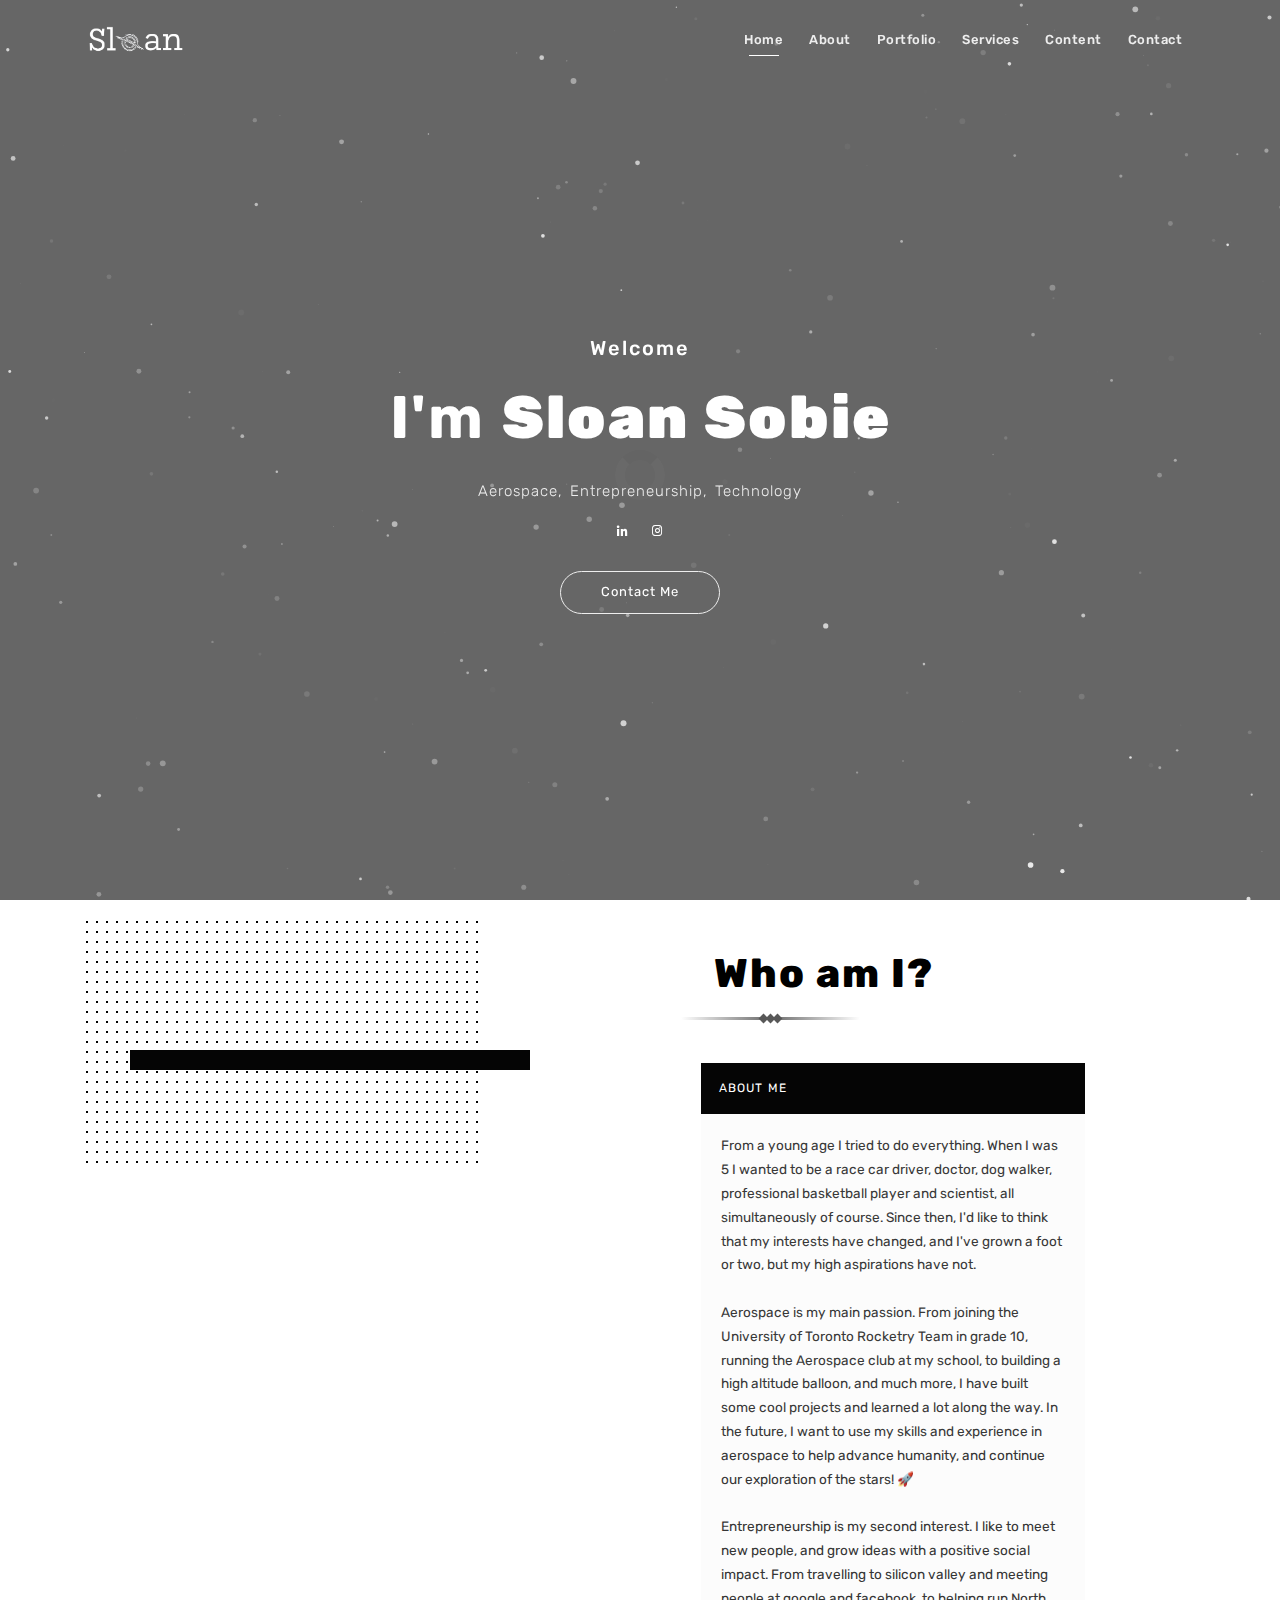
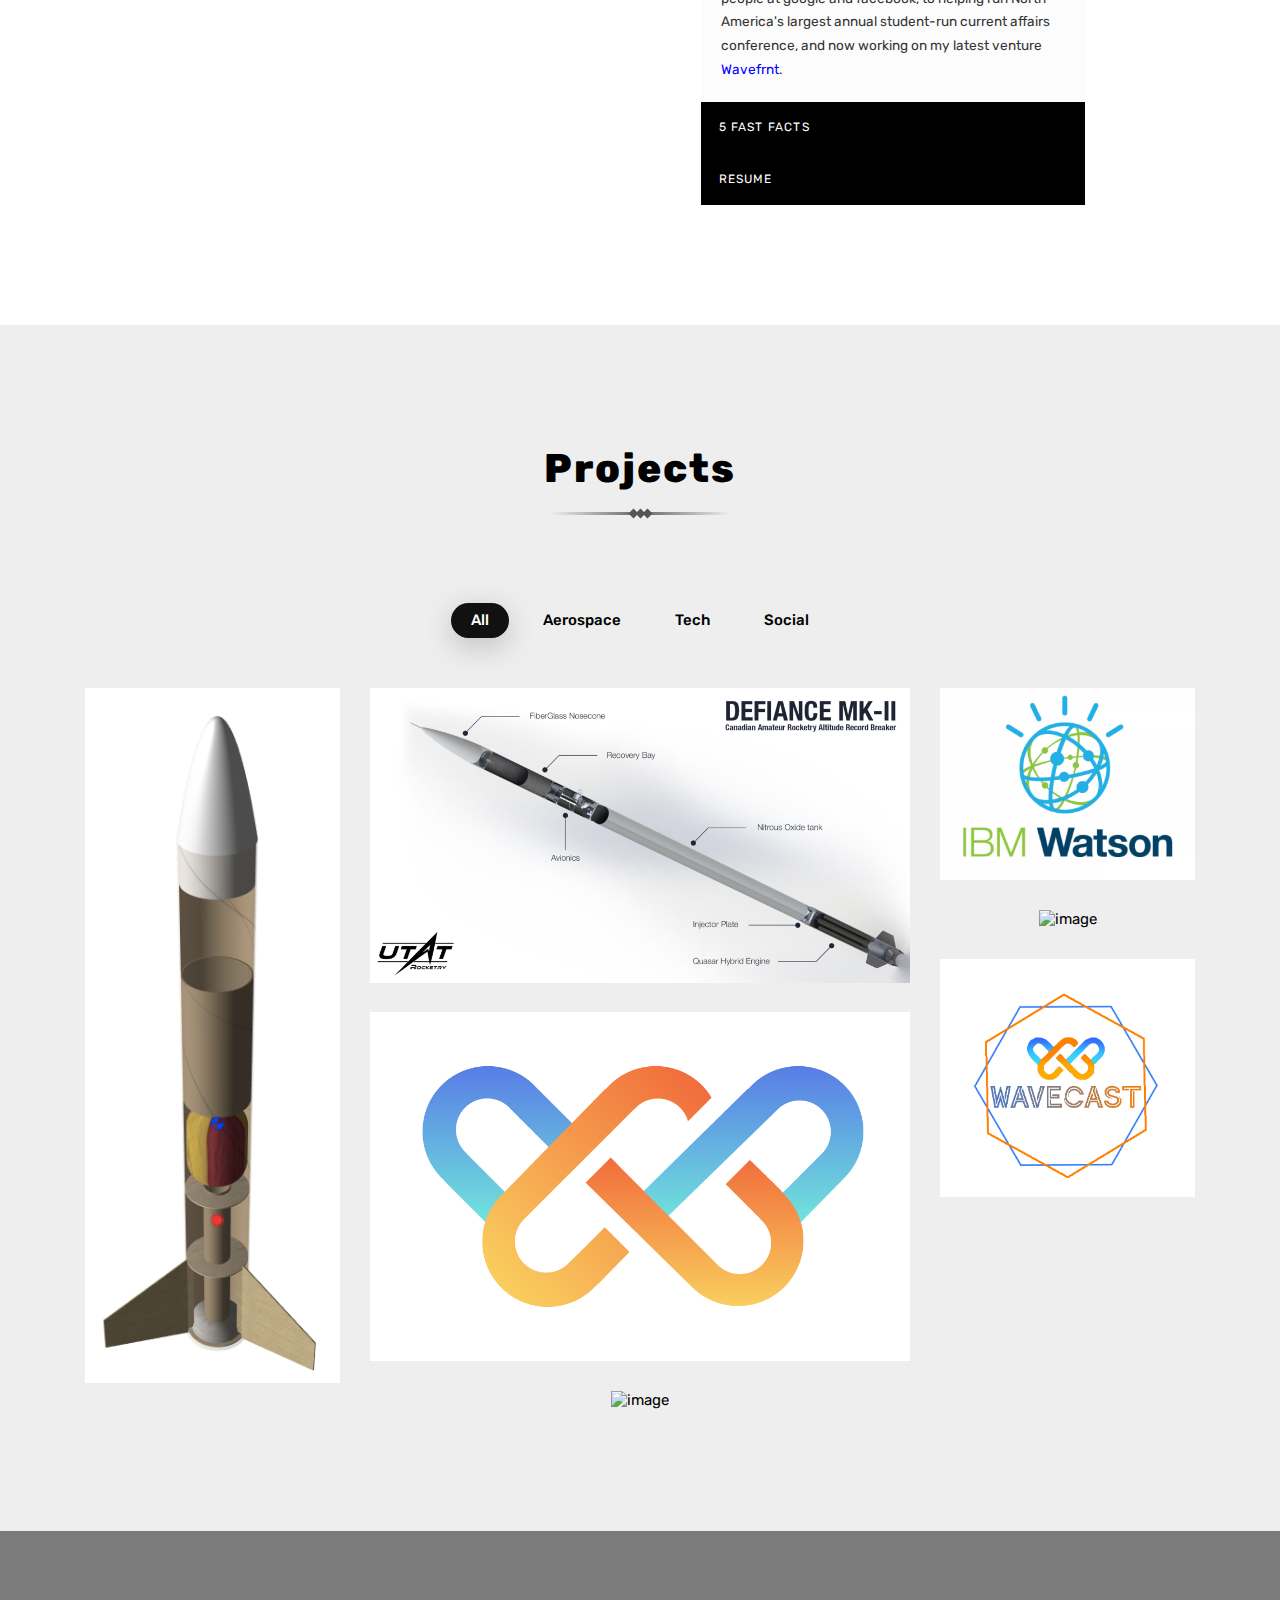
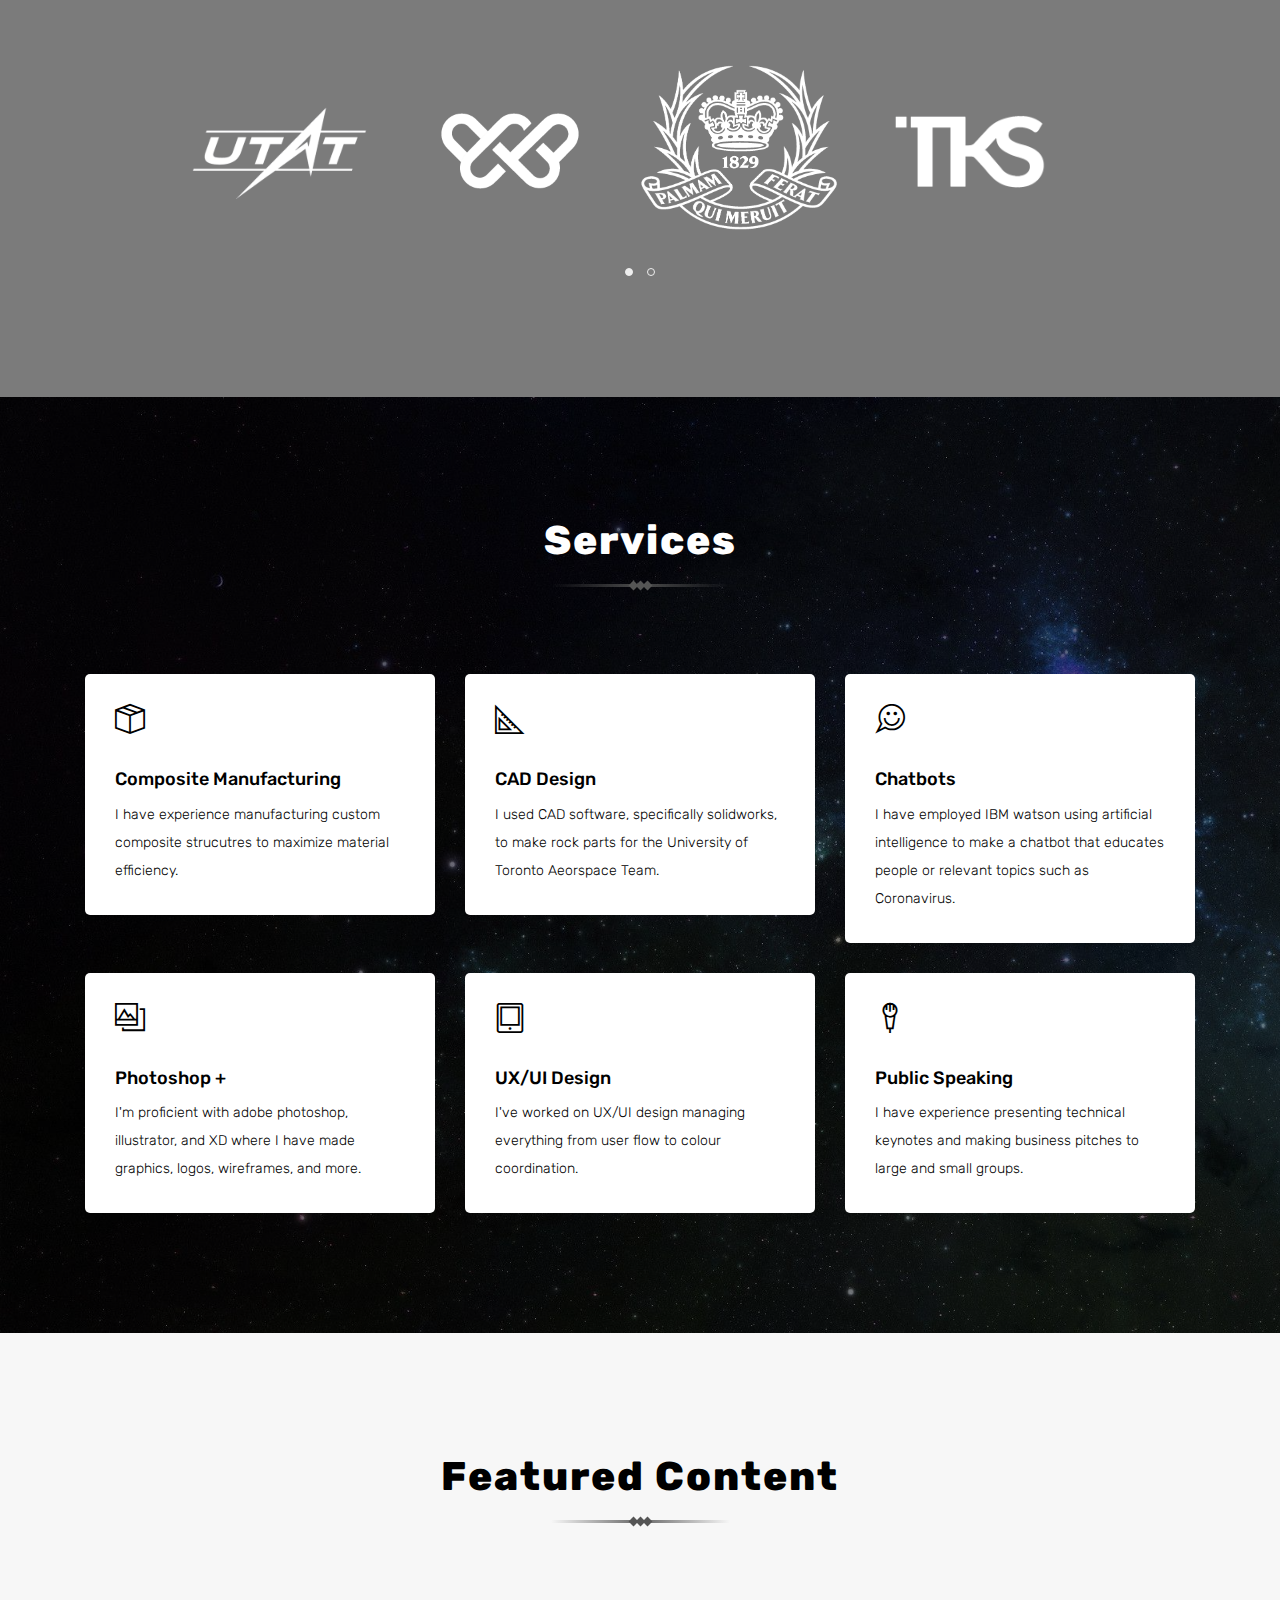
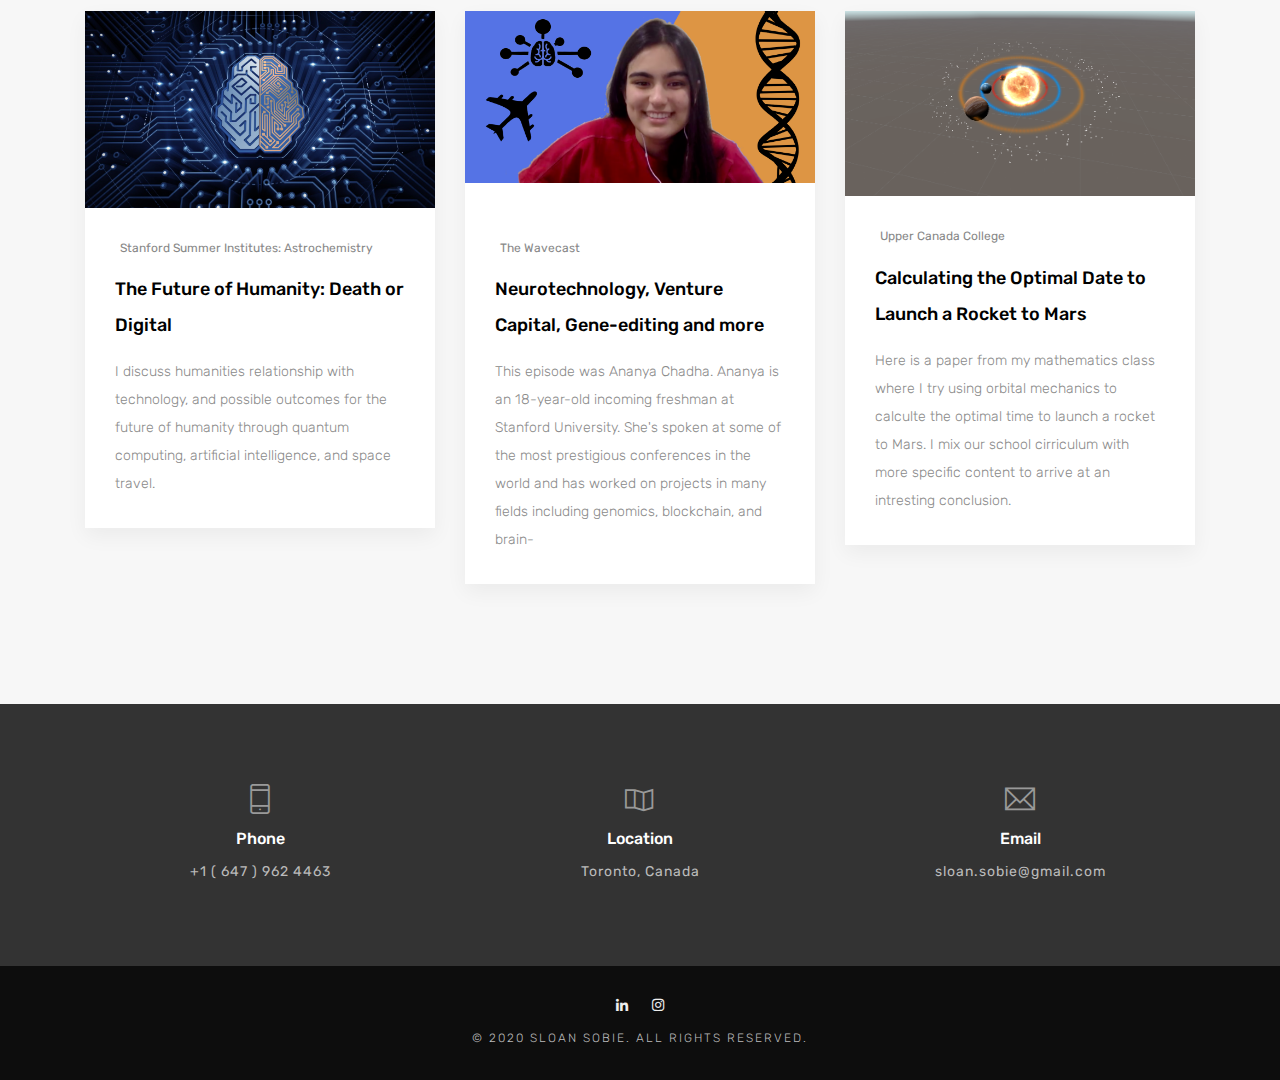
==== commit 2f87d76b: "email fix" ====
--- a/index.html
+++ b/index.html
@@ -596,7 +596,7 @@
                         <div class="item">
                             <span class="icon ti-email"></span>
                             <h6>Email</h6>
-                            <p>sloan.sobie@gmail.comm</p>
+                            <p>sloan.sobie@gmail.com</p>
                         </div>
                     </div>
 
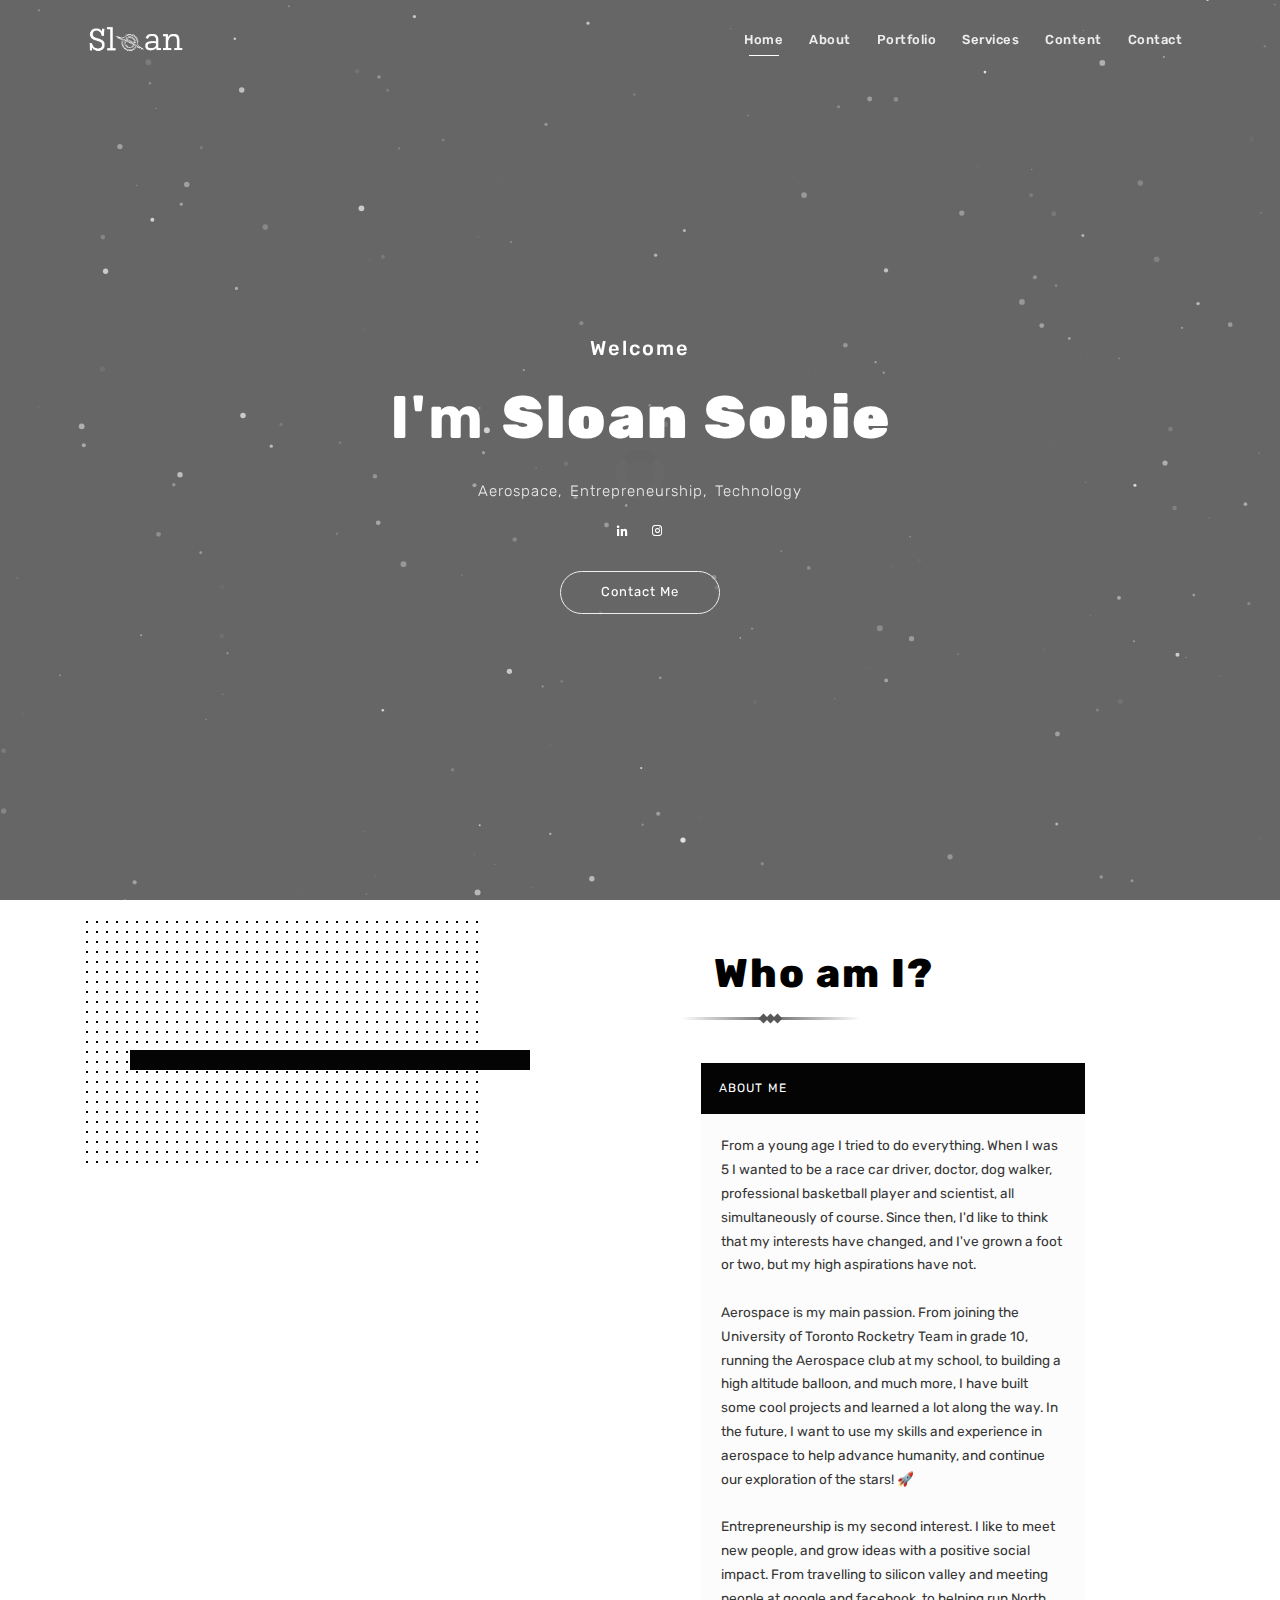
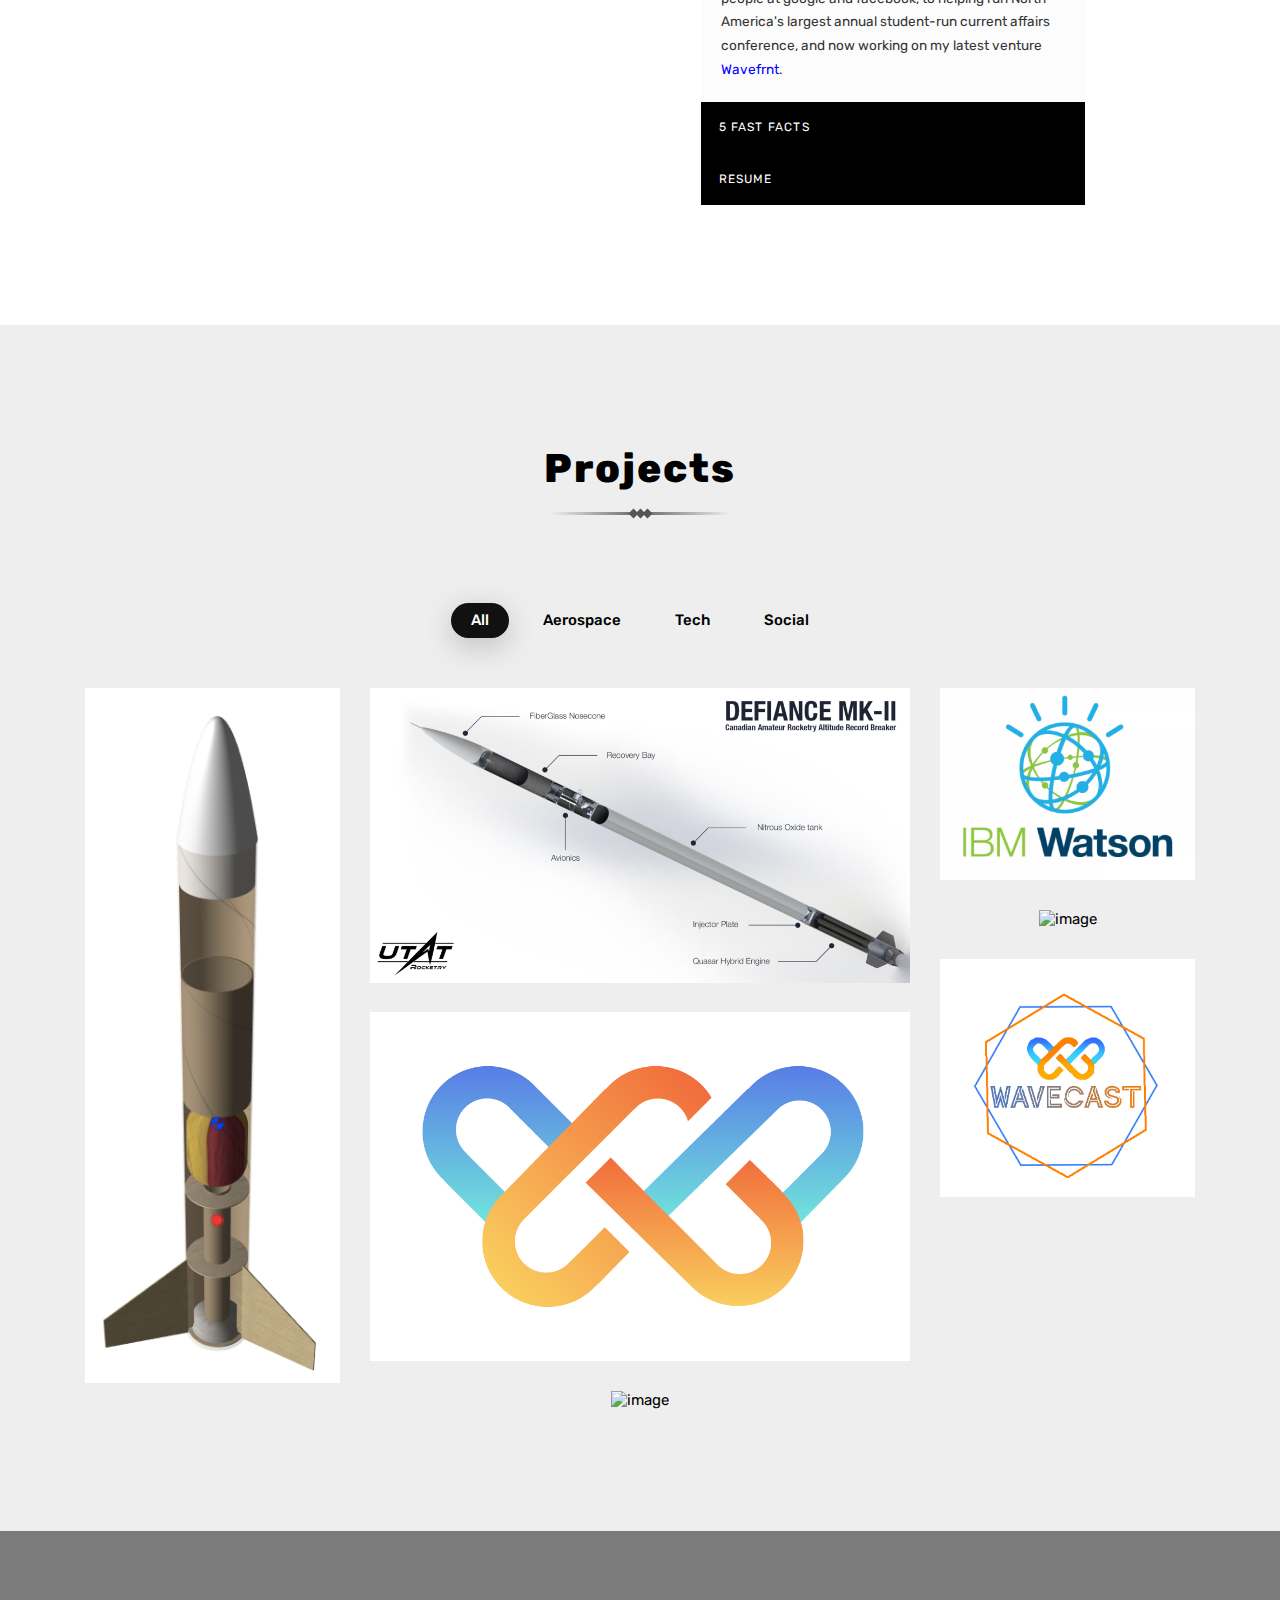
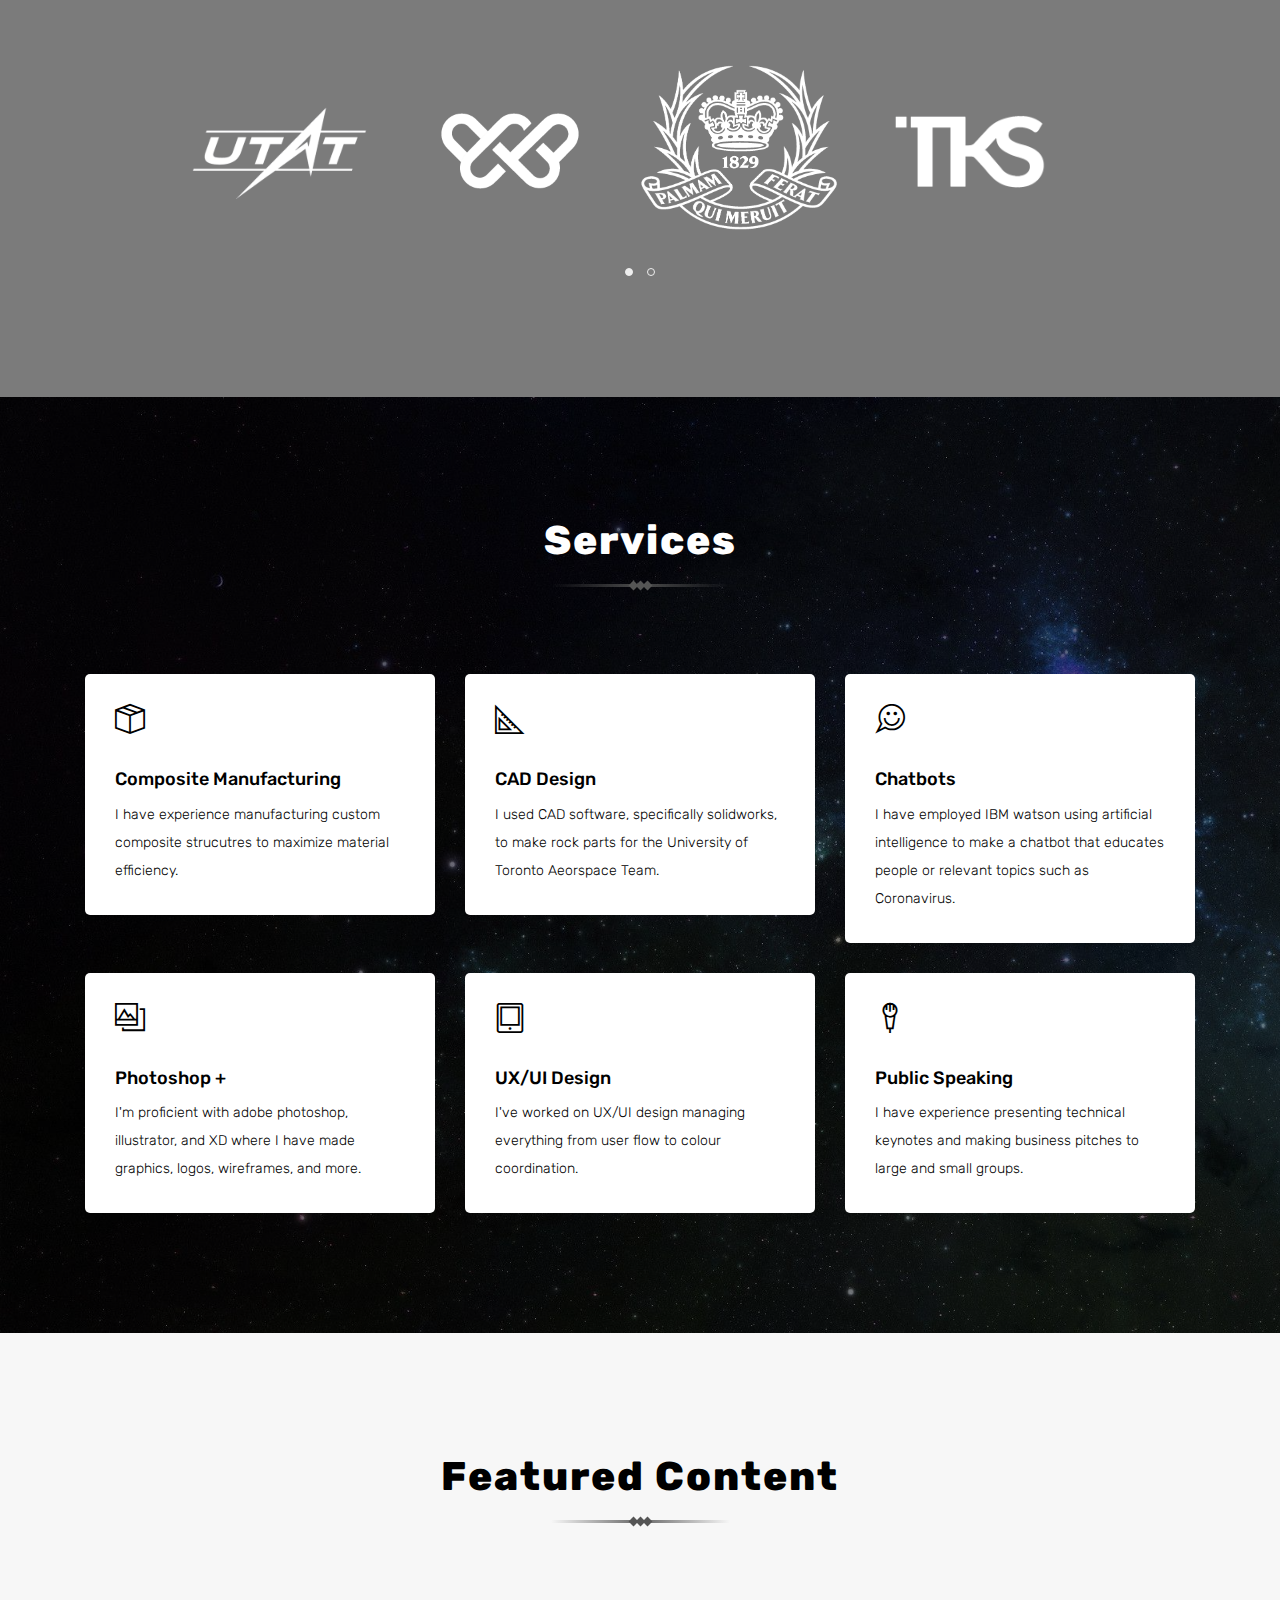
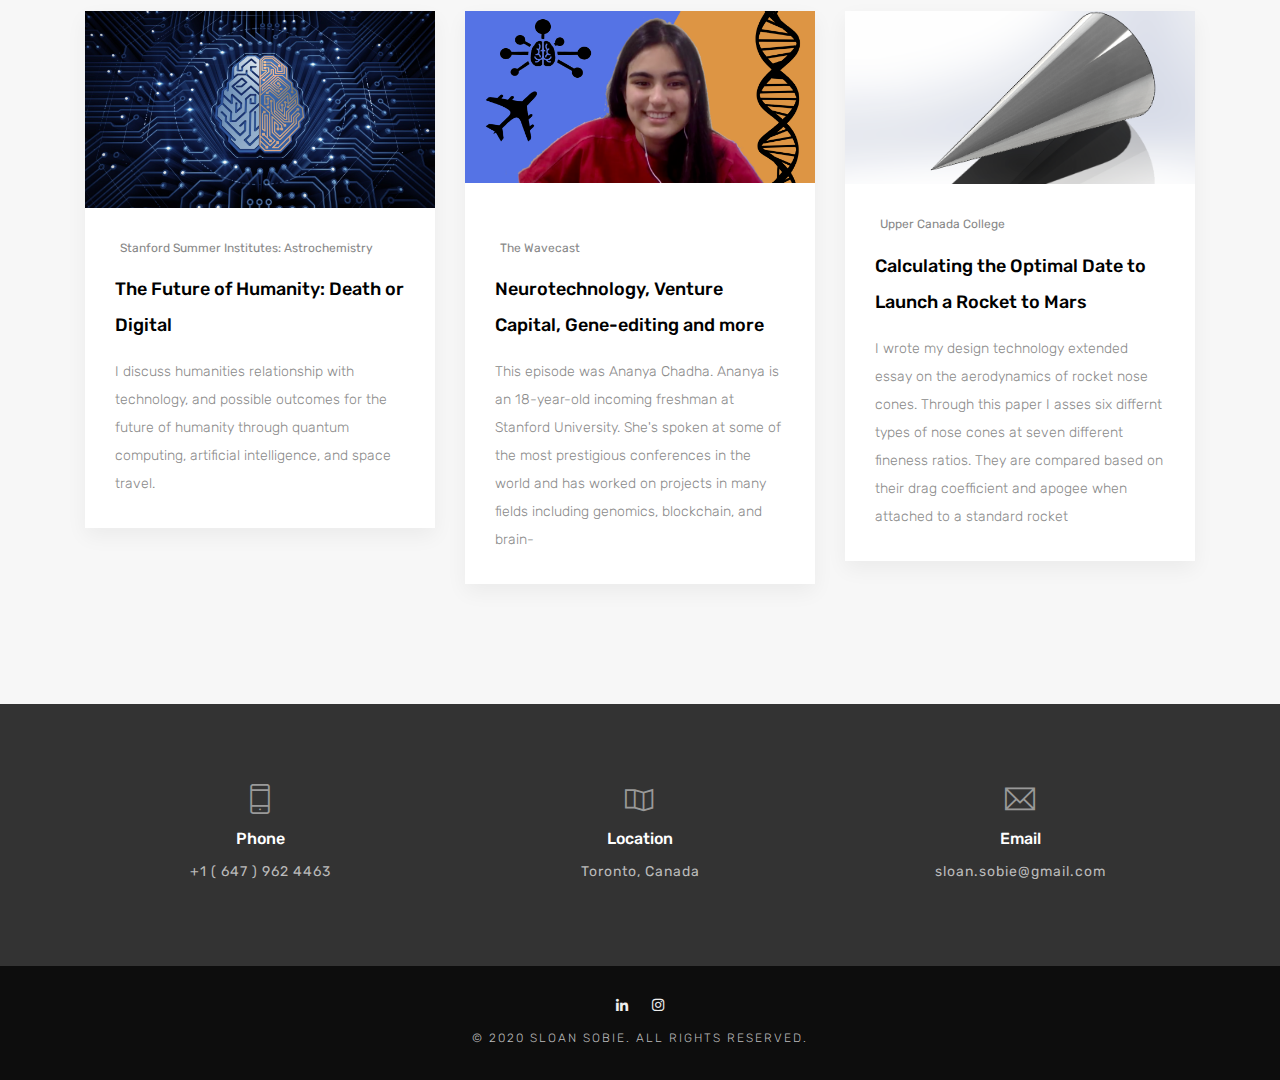
==== commit ff4fa5b9: "change featured content to design ee" ====
--- a/index.html
+++ b/index.html
@@ -549,7 +549,7 @@
                         <div class="item">
                             <div class="post-img">
                                 <div class="img">
-                                    <img src="img/blog/mathIA.png" alt="">
+                                    <img src="img/blog/nosecone.png" alt="">
                                 </div>
                             </div>
                             <div class="cont">
@@ -557,7 +557,7 @@
                                     <a href="https://docs.google.com/document/d/1yu2CjGAfNbWz_tukWP-F7MmKdCLiBgOdoGl5uA2luKM/edit?usp=sharing" target="_blank">Upper Canada College</a>
                                 </div>
                                 <h6><a href="https://docs.google.com/document/d/1yu2CjGAfNbWz_tukWP-F7MmKdCLiBgOdoGl5uA2luKM/edit?usp=sharing" target="_blank">Calculating the Optimal Date to Launch a Rocket to Mars</a></h6>
-                                <p>Here is a paper from my mathematics class where I try using orbital mechanics to calculte the optimal time to launch a rocket to Mars. I mix our school cirriculum with more specific content to arrive at an intresting conclusion.</p>
+                                <p> I wrote my design technology extended essay on the aerodynamics of rocket nose cones. Through this paper I asses six differnt types of nose cones at seven different fineness ratios. They are compared based on their drag coefficient and apogee when attached to a standard rocket</p>
                             </div>
                         </div>
                     </div>
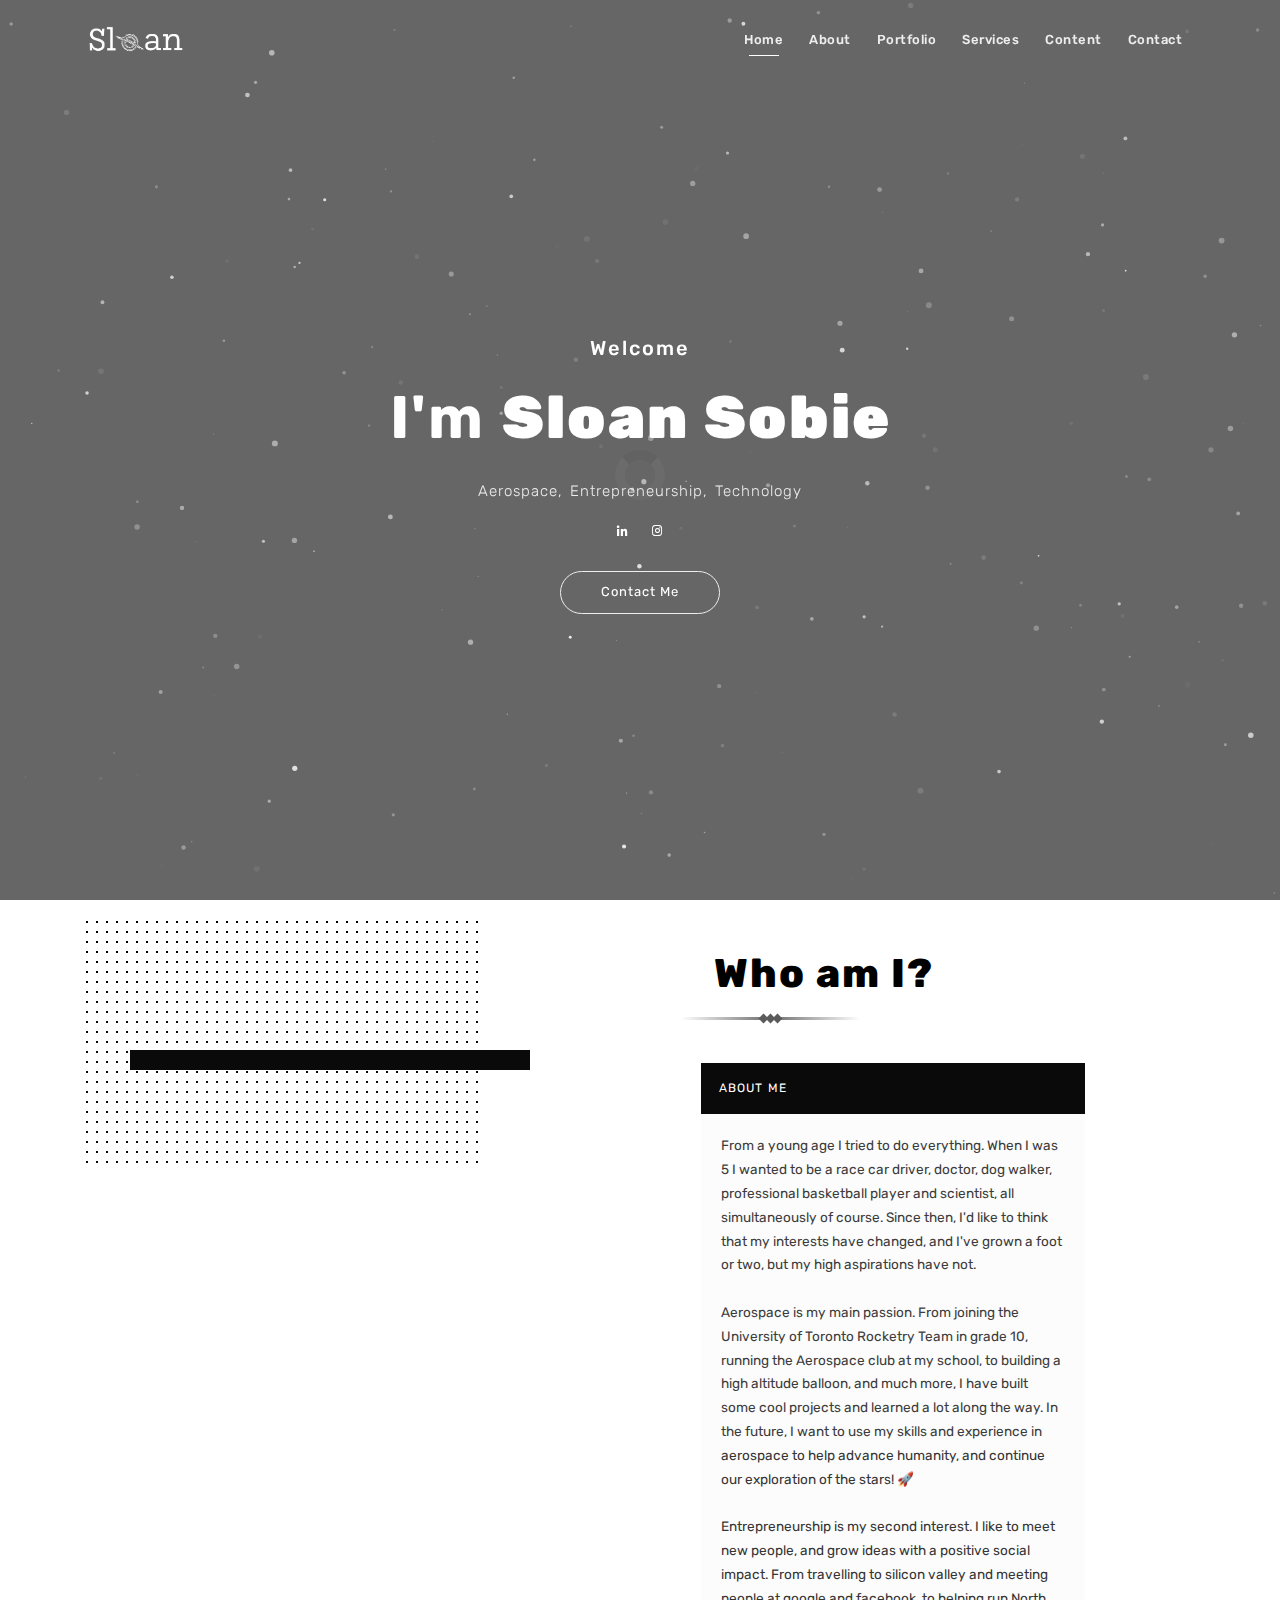
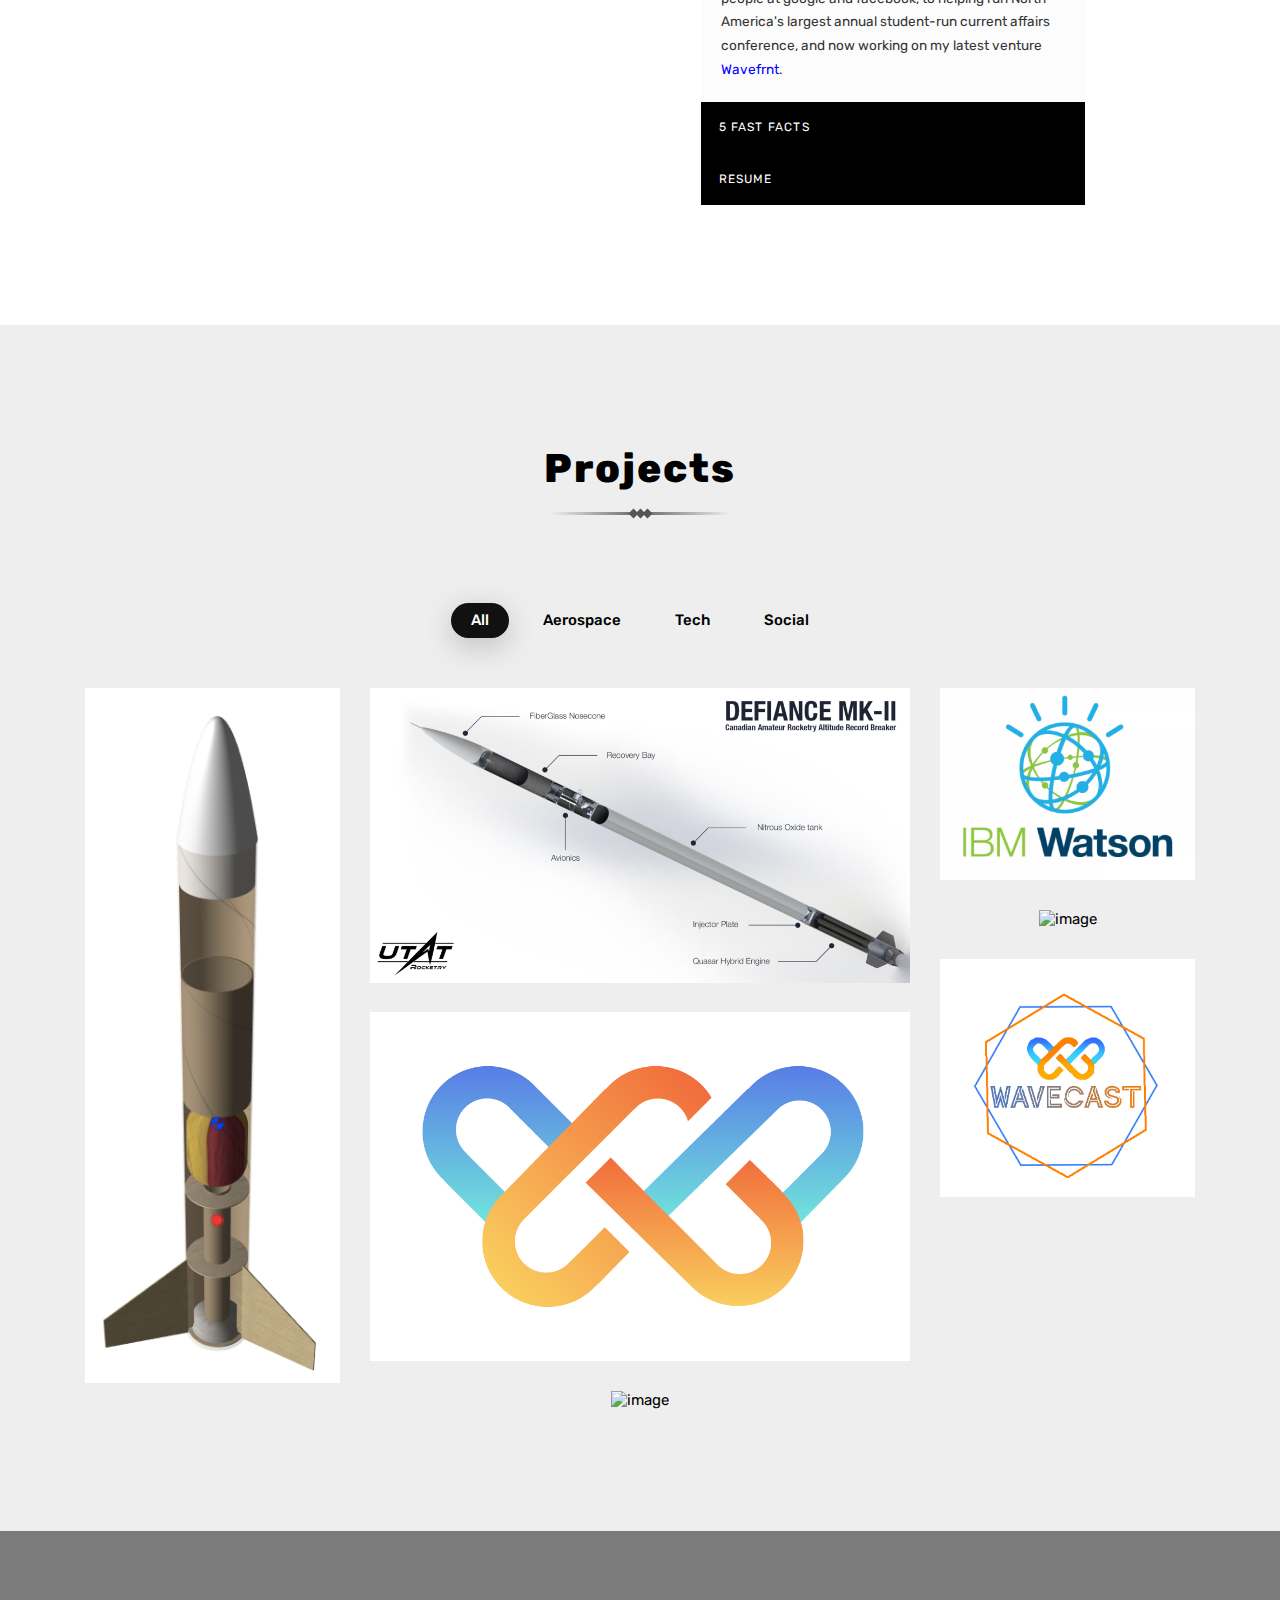
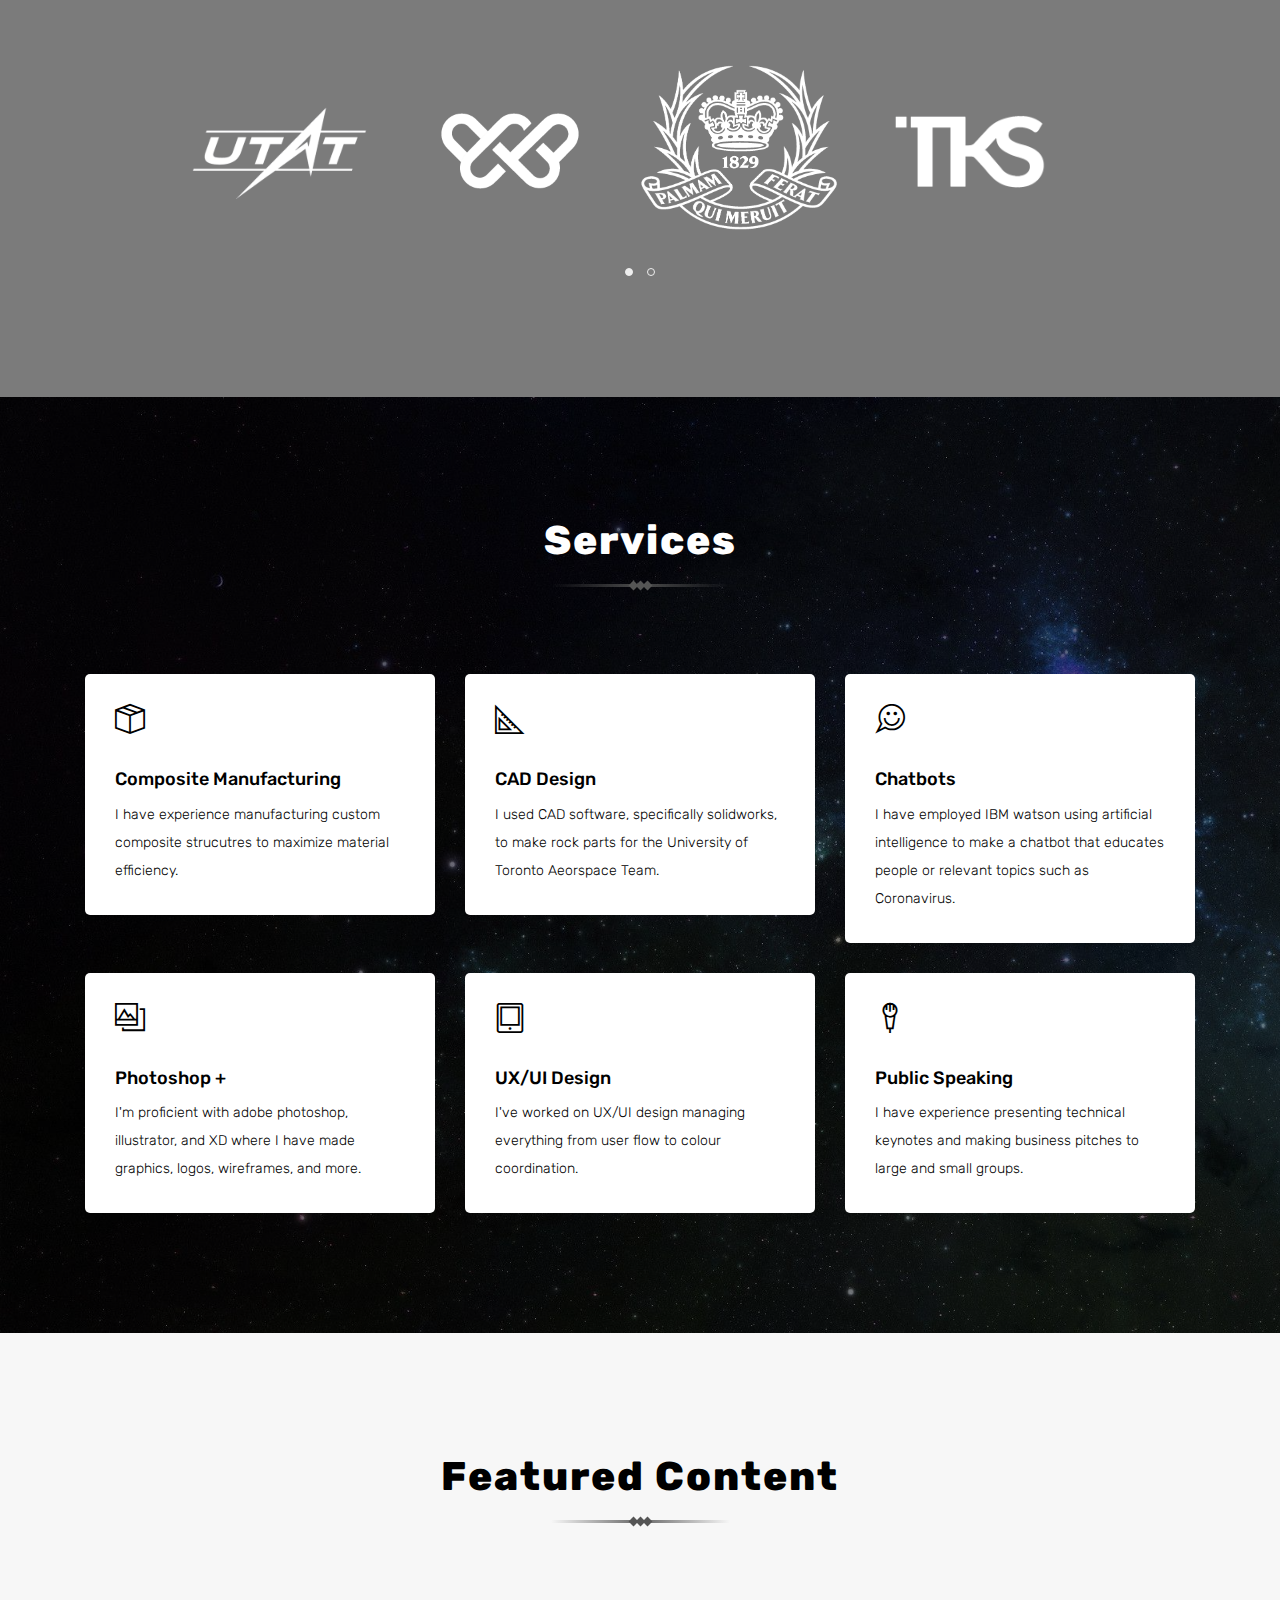
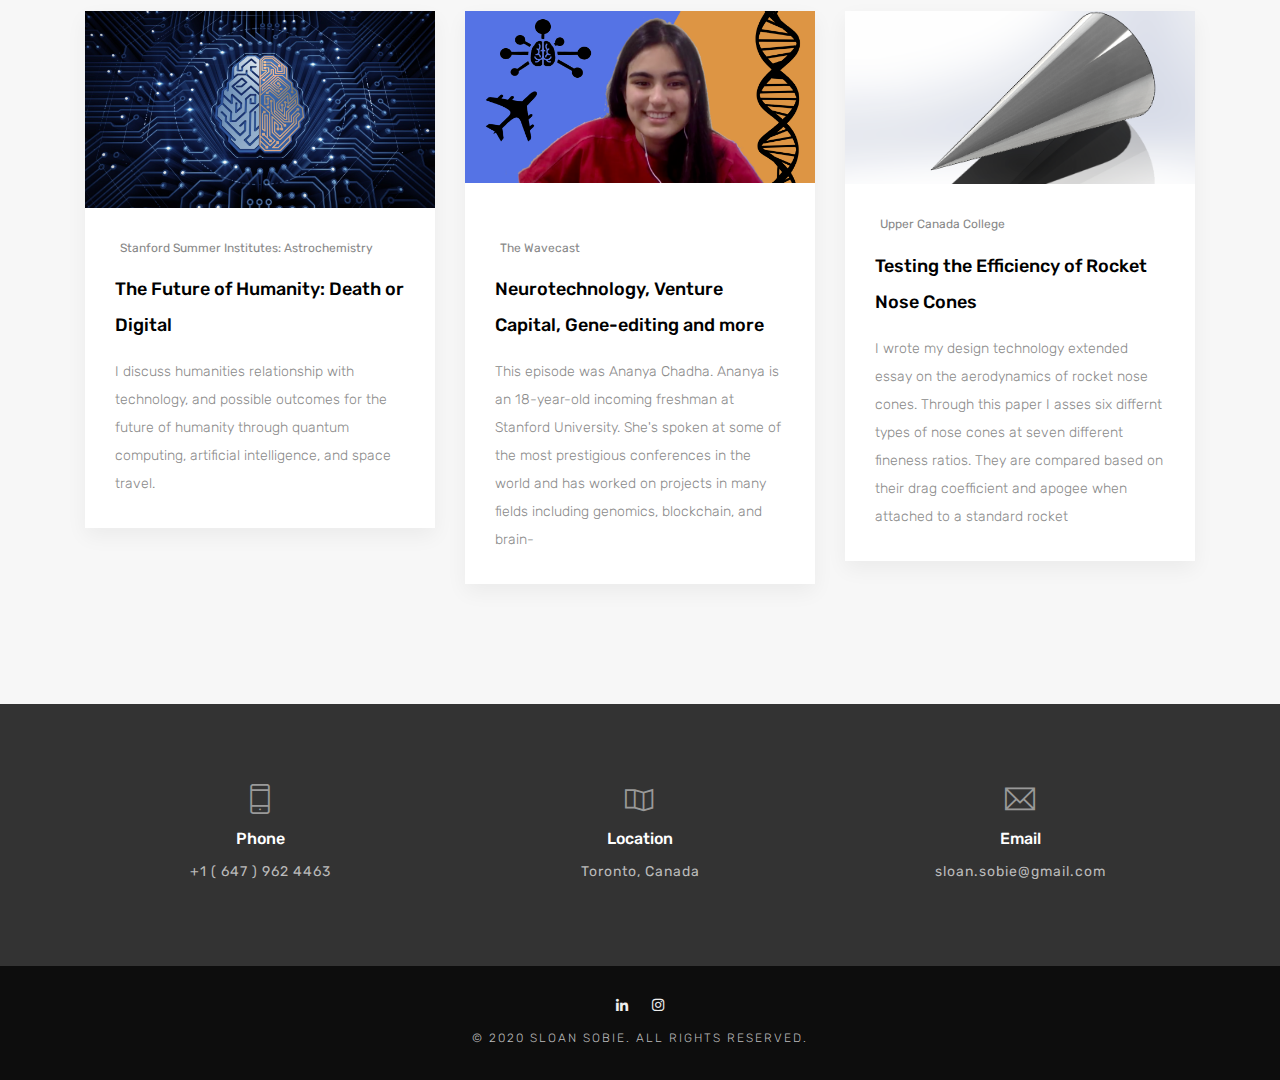
==== commit 4f3b7770: "post title update" ====
--- a/index.html
+++ b/index.html
@@ -556,7 +556,7 @@
                                 <div class="info">
                                     <a href="https://docs.google.com/document/d/1yu2CjGAfNbWz_tukWP-F7MmKdCLiBgOdoGl5uA2luKM/edit?usp=sharing" target="_blank">Upper Canada College</a>
                                 </div>
-                                <h6><a href="https://docs.google.com/document/d/1yu2CjGAfNbWz_tukWP-F7MmKdCLiBgOdoGl5uA2luKM/edit?usp=sharing" target="_blank">Calculating the Optimal Date to Launch a Rocket to Mars</a></h6>
+                                <h6><a href="https://docs.google.com/document/d/1yu2CjGAfNbWz_tukWP-F7MmKdCLiBgOdoGl5uA2luKM/edit?usp=sharing" target="_blank">Testing the Efficiency of Rocket Nose Cones</a></h6>
                                 <p> I wrote my design technology extended essay on the aerodynamics of rocket nose cones. Through this paper I asses six differnt types of nose cones at seven different fineness ratios. They are compared based on their drag coefficient and apogee when attached to a standard rocket</p>
                             </div>
                         </div>
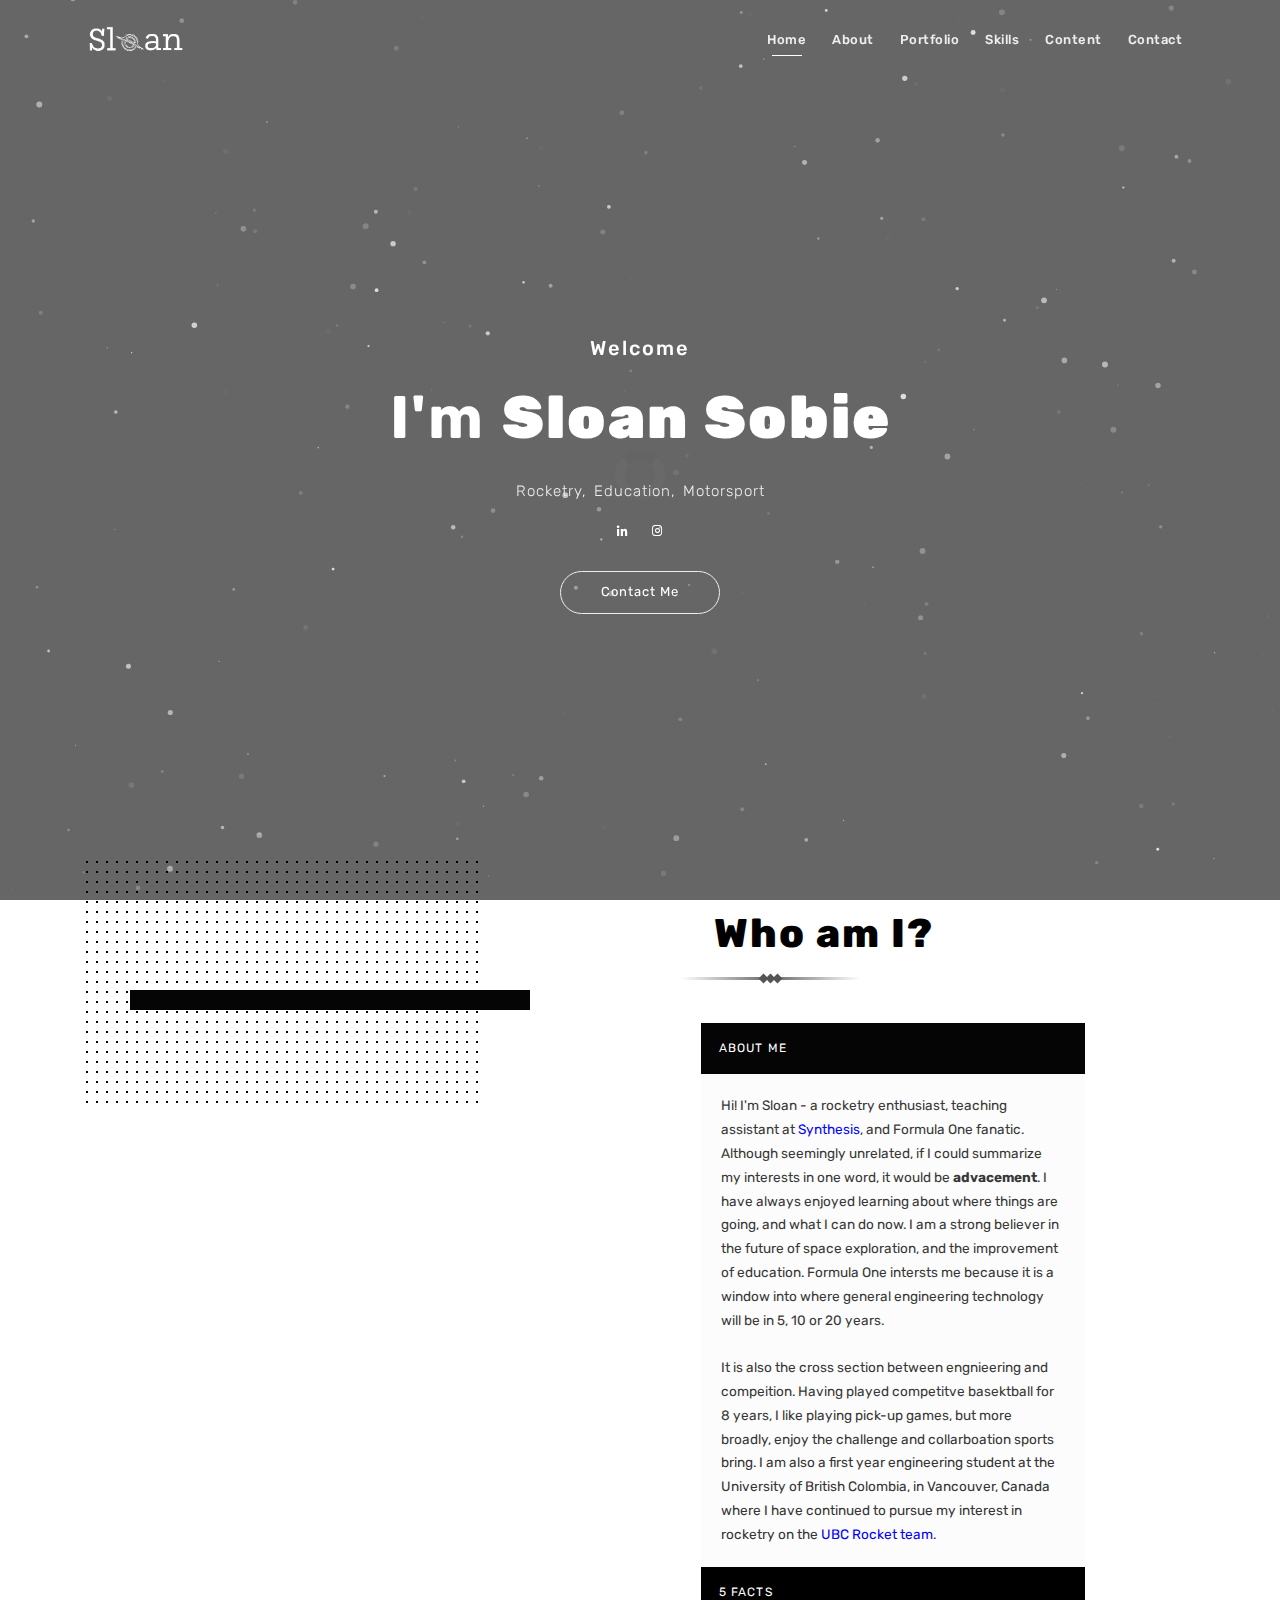
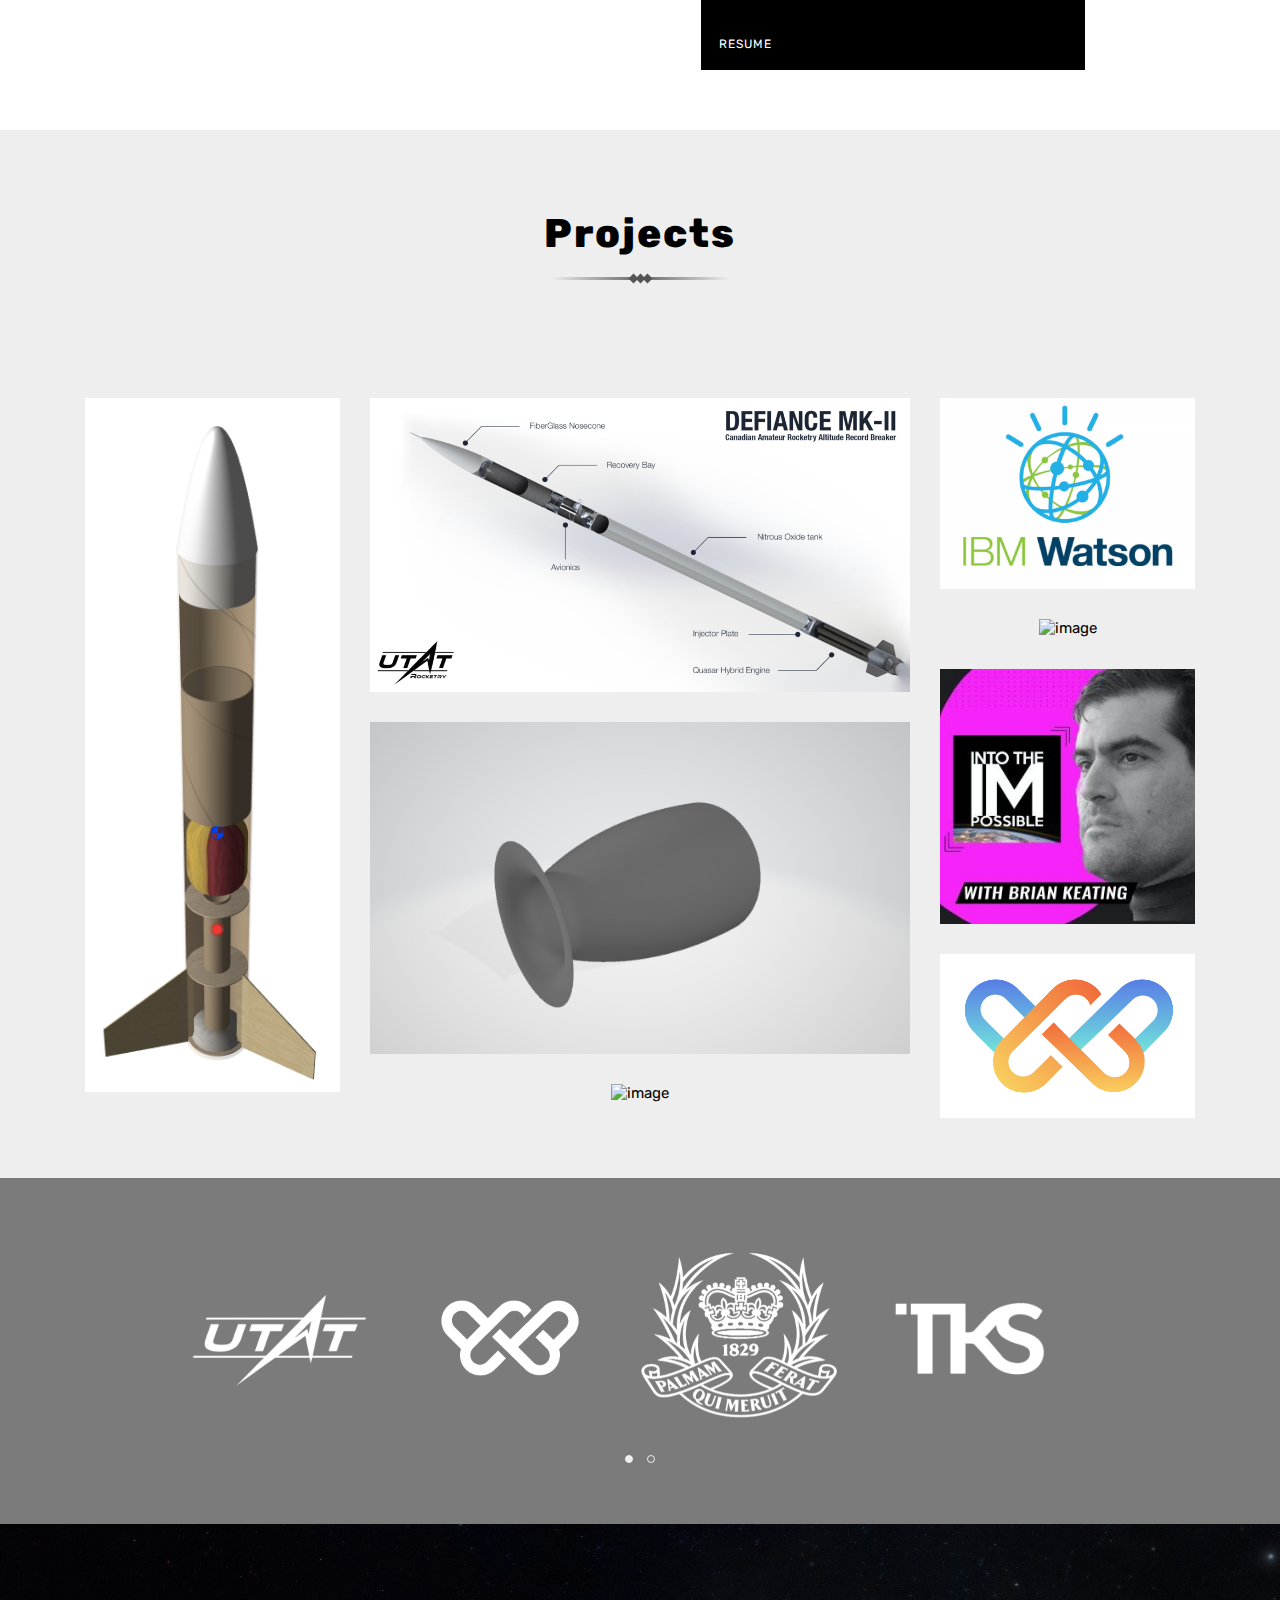
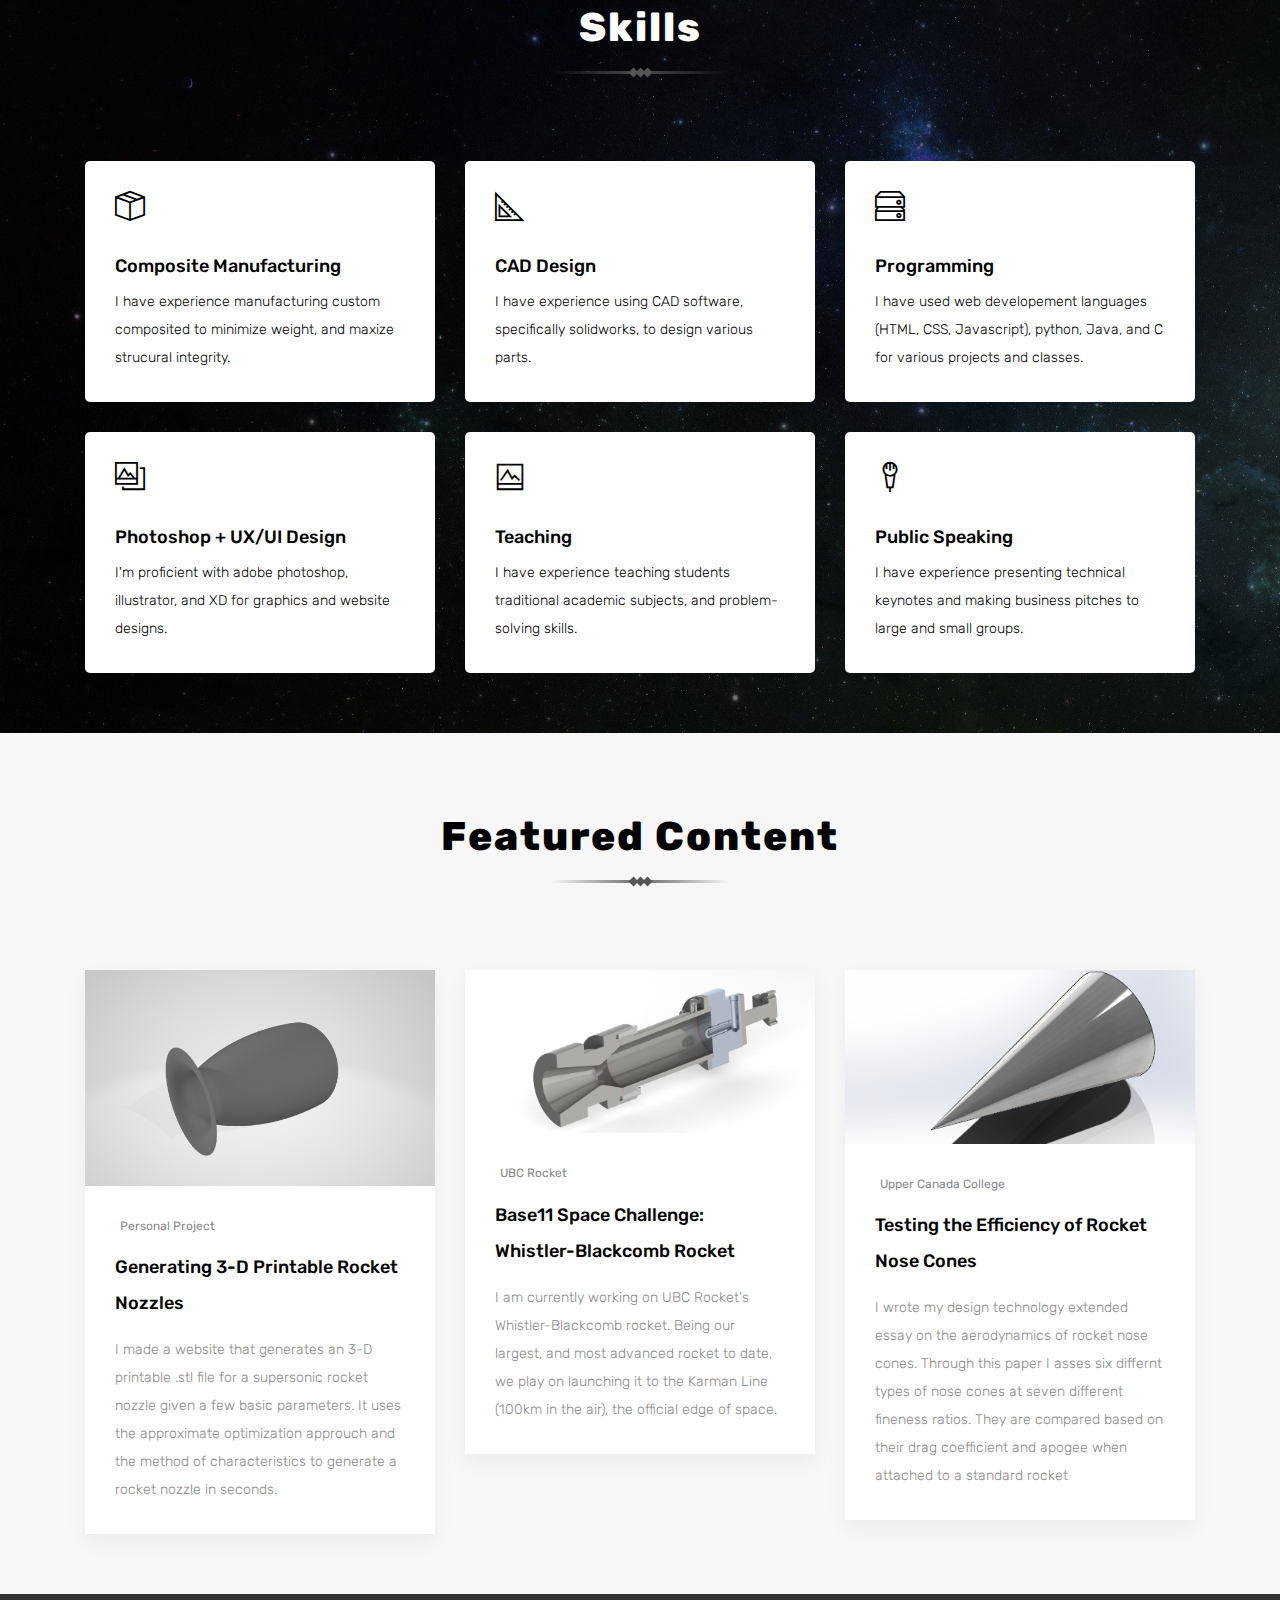
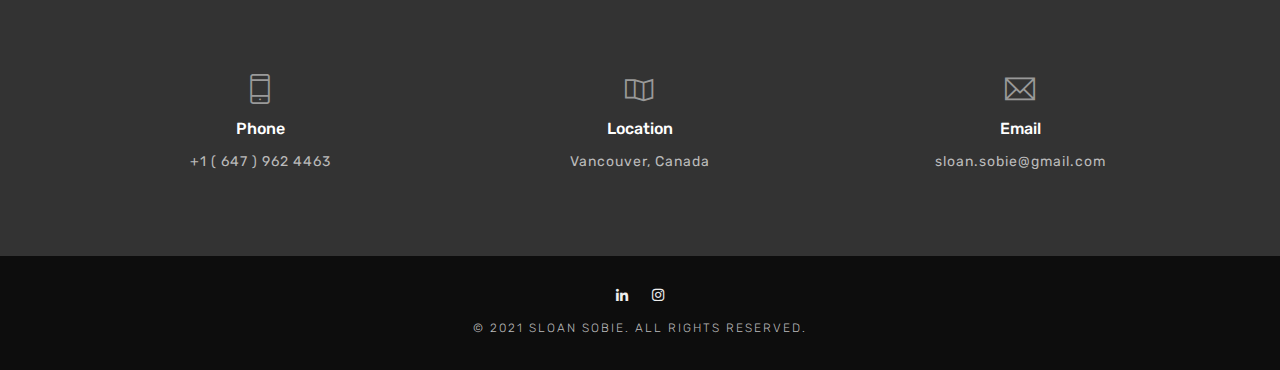
==== commit 29ce9e53: "1.0 F1 Update" ====
--- a/index.html
+++ b/index.html
@@ -71,7 +71,7 @@
                   </li>
 			      <li class="nav-item">
                   <li class="nav-item">
-                    <a class="nav-link" href="#" data-scroll-nav="2">Services</a>
+                    <a class="nav-link" href="#" data-scroll-nav="2">Skills</a>
 			      <li class="nav-item">
 			        <a class="nav-link" href="#" data-scroll-nav="5">Content</a>
 			      </li>
@@ -109,7 +109,7 @@
                           	  -->
                             </span>
                         </h1>
-                        <p>Aerospace, Entrepreneurship, Technology</p>
+                        <p>Rocketry, Education, Motorsport</p>
                         <div class="social mt-15">
                             <a href="https://www.linkedin.com/in/sloan-sobie/" target="_blank" class="icon">
                                 <i class="fab fa-linkedin-in"></i>
@@ -152,24 +152,27 @@
                                 <div class="accordion__item js-accordion-item active">
                                 <div class="accordion-header js-accordion-header">About Me</div> 
                               <div class="accordion-body js-accordion-body">
-                                <div class="accordion-body__contents">
-                                   From a young age I tried to do everything. When I was 5 I wanted to be a race car driver, doctor, dog walker, professional basketball player and scientist, all simultaneously of course. Since then, I'd like to think that my interests have changed, and I've grown a foot or two, but my high aspirations have not. 
-                                   <br><br>
-                                   Aerospace is my main passion. From joining the University of Toronto Rocketry Team in grade 10, running the Aerospace club at my school, to building a high altitude balloon, and much more, I have built some cool projects and learned a lot along the way. In the future, I want to use my skills and experience in aerospace to help advance humanity, and continue our exploration of the stars! &#128640; 
-                                   <br><br>
-                                   Entrepreneurship is my second interest. I like to meet new people, and grow ideas with a positive social impact. From travelling to silicon valley and meeting people at google and facebook, to helping run North America's largest annual student-run current affairs conference, and now working on my latest venture <a class="accordion-body__link" href="https://wavefrnt.com/" target="blank">Wavefrnt</a>. 
-                                </div>
+                                  <div class="accordion-body__contents">
+                                      Hi! I'm Sloan - a rocketry enthusiast, teaching assistant at <a class="accordion-body__link" href="https://www.synthesis.is/" target="blank">Synthesis</a>,
+                                      and Formula One fanatic. Although seemingly unrelated, if I could summarize my interests in one word, it would be <b>advacement</b>. I have always enjoyed
+                                      learning about where things are going, and what I can do now. I am a strong believer in the future of space exploration, and the improvement of education.
+                                      Formula One intersts me because it is a window into where general engineering technology will be in 5, 10 or 20 years.
+                                      <br><br>
+                                      It is also the cross section between engnieering and compeition. Having played competitve basektball for 8 years, I like playing pick-up games, but more broadly,
+                                      enjoy the challenge and collarboation sports bring. I am also a first year engineering student at the University of British Colombia, in Vancouver, Canada where
+                                      I have continued to pursue my interest in rocketry on the <a class="accordion-body__link" href="https://www.ubcrocket.com/" target="blank">UBC Rocket team</a>. 
+                                  </div>
                                 </div><!-- end of accordion body -->
                               </div><!-- end of accordion item -->
                               <div class="accordion__item js-accordion-item">
-                                <div class="accordion-header js-accordion-header">5 Fast Facts</div> 
+                                <div class="accordion-header js-accordion-header">5 Facts</div> 
                               <div class="accordion-body js-accordion-body">
                                 <div class="accordion-body__contents">
-                                	1. I have been a member of the University of Toronto Aerospace Team for since grade 10 <br>
-                                	2. I am a co-founder of <a class="accordion-body__link" href="https://wavefrnt.com/" target="blank">Wavefrnt</a>, a social platform to connect like-minded students <br>
-                                	3. I am the head of the Aerospace club at Upper Canada College <br>
-                                	4. I attended a Stanford Summer Summer Program on Astrochemistry <br>
-                                	5. I run ( I ran a marathon this summer! ) 
+                                	1. I previously worked on the University of Toronto Aerospace Team for three years before joining UBC Rocket<br>
+                                	2. I am a teaching assistant at <a class="accordion-body__link" href="https://www.synthesis.is/" target="blank">Synthesis</a> <br>
+                                	3. I am an engineering student at the University of British Colombia<br>
+                                	4. I work for the <a class="accordion-body__link" href="https://www.youtube.com/DrBrianKeating" target="blank">Into the Impossible Podcast</a> with Dr.Brian Keating<br>
+                                	5. I like playing basketball and running
 
 
                                 </div>
@@ -196,13 +199,14 @@
         <section class="works section-padding" data-scroll-index="3">
             <div class="container">
                 <div class="row">
-                    
+
                     <div class="section-head text-center col-lg-12">
                         <h3>Projects</h3>
                         <span><i></i><i></i><i></i></span>
                     </div>
 
                     <!-- filter links -->
+                    <!--
                     <div class="filtering text-center mb-20 col-sm-12">
                         <div class="filter">
                             <span data-filter='*' class="active">All</span>
@@ -211,12 +215,12 @@
                             <span data-filter='.social'>Social</span>
                         </div>
                     </div>
-
+                    -->
                     <!-- gallery -->
                     <div class="gallery text-center full-width">
 
 
-                                                <!-- gallery item -->
+                        <!-- gallery item -->
                         <div class="col-lg-3 col-md-6 items aerospace">
                             <div class="item-img">
                                 <img src="img/portfolio/Domino.png" alt="image">
@@ -267,7 +271,7 @@
                             </div>
                         </div>
 
-                                                <!-- gallery item -->
+                        <!-- gallery item -->
                         <div class="col-lg-3 col-md-6 items aerospace">
                             <div class="item-img">
                                 <img src="img/portfolio/3Drocket.png" alt="image">
@@ -285,6 +289,55 @@
                         <!-- gallery item -->
                         <div class="col-lg-6 col-md-6 items tech social">
                             <div class="item-img">
+                                <img src="img/portfolio/nozzle.png" alt="image">
+                                <div class="item-img-overlay valign">
+                                    <div class="overlay-info full-width vertical-center">
+                                        <h6>Rocket Nozzle Generator</h6>
+                                        <a href="img/portfolio/nozzle.png" class="popimg">
+                                            <span class="icon ti-zoom-in"></span>
+                                        </a>
+                                    </div>
+                                </div>
+                            </div>
+                        </div>
+
+                        <!-- gallery item -->
+                        <div class="col-lg-3 col-md-6 items social">
+                            <div class="item-img">
+                                <img src="img/portfolio/intotheimpossible.jpg" alt="image">
+                                <div class="item-img-overlay valign">
+                                    <div class="overlay-info full-width">
+                                        <h6>Into the Impossible Podcast</h6>
+                                        <a href="img/portfolio/intotheimpossible.jpg" class="popimg">
+                                            <span class="icon ti-zoom-in"></span>
+                                        </a>
+                                        <a href="https://www.youtube.com/channel/UCmXH_moPhfkqCk6S3b9RWuw" target="_b
+                                        ">
+                                            <span class="icon ti-link"></span>
+                                        </a>
+                                    </div>
+                                </div>
+                            </div>
+                        </div>
+
+                        <!-- gallery item -->
+                        <div class="col-lg-6 col-md-6 items tech">
+                            <div class="item-img">
+                                <img src="img/portfolio/mysite.png" alt="image">
+                                <div class="item-img-overlay valign">
+                                    <div class="overlay-info full-width vertical-center">
+                                        <h6>This Site!</h6>
+                                        <a href="img/portfolio/mysite.png" class="popimg">
+                                            <span class="icon ti-zoom-in"></span>
+                                        </a>
+                                    </div>
+                                </div>
+                            </div>
+                        </div>
+
+                        <!-- gallery item -->
+                        <div class="col-lg-3 col-md-6 items tech social">
+                            <div class="item-img">
                                 <img src="img/portfolio/wavefrnt-logo.png" alt="image">
                                 <div class="item-img-overlay valign">
                                     <div class="overlay-info full-width vertical-center">
@@ -292,83 +345,11 @@
                                         <a href="img/portfolio/wavefrnt-logo.png" class="popimg">
                                             <span class="icon ti-zoom-in"></span>
                                         </a>
-                                        <a href="https://wavefrnt.com/" target="_blank">
-                                            <span class="icon ti-link"></span>
-                                        </a>
-                                    </div>
-                                </div>
-                            </div>
-                        </div>
-
-                       	<!-- gallery item -->
-                        <div class="col-lg-3 col-md-6 items social">
-                            <div class="item-img">
-                                <img src="img/portfolio/wavecast.png" alt="image">
-                                <div class="item-img-overlay valign">
-                                    <div class="overlay-info full-width">
-                                        <h6>Wavecast</h6>
-                                        <a href="img/portfolio/wavecast.png" class="popimg">
-                                            <span class="icon ti-zoom-in"></span>
-                                        </a>
-                                        <a href="https://www.youtube.com/channel/UC5DkClcTjf57J7Lnl4uwRjw" target="_b
-                                        ">
-                                            <span class="icon ti-link"></span>
-                                        </a>
-                                    </div>
-                                </div>
-                            </div>
-                        </div>
-
-                        <!-- gallery item -->
-                        <div class="col-lg-6 col-md-6 items tech">
-                            <div class="item-img">
-                                <img src="img/portfolio/mysite.png" alt="image">
-                                <div class="item-img-overlay valign">
-                                    <div class="overlay-info full-width vertical-center">
-                                        <h6>This Site!</h6>
-                                        <a href="img/portfolio/mysite.png" class="popimg">
-                                            <span class="icon ti-zoom-in"></span>
-                                        </a>
-                                    </div>
-                                </div>
-                            </div>
-                        </div>
-
-
-
-                        <!--
-                                                gallery item
-                        <div class="col-lg-6 col-md-6 items graphic">
-                            <div class="item-img">
-                                <img src="img/portfolio/mysite.png" alt="image">
-                                <div class="item-img-overlay valign">
-                                    <div class="overlay-info full-width vertical-center">
-                                        <h6>Solar Cell High Altitude Balloon</h6>
-                                        <a href="img/portfolio/mysite.png" class="popimg">
-                                            <span class="icon ti-zoom-in"></span>
-                                        </a>
-                                    </div>
-                                </div>
-                            </div>
-                        </div>
-
-                                                 gallery item
-                        <div class="col-lg-6 col-md-6 items graphic">
-                            <div class="item-img">
-                                <img src="img/portfolio/mysite.png" alt="image">
-                                <div class="item-img-overlay valign">
-                                    <div class="overlay-info full-width vertical-center">
-                                        <h6>Aerospace Club Newsletter</h6>
-                                        <a href="img/portfolio/mysite.png" class="popimg">
-                                            <span class="icon ti-zoom-in"></span>
-                                        </a>
-                                    </div>
-                                </div>
-                            </div>
-                        </div>
-                        -->
+                                    </div>
+                                </div>
+                            </div>
+                        </div>
                         <div class="clearfix"></div>
-                    
                     </div>
 
                 </div>
@@ -416,7 +397,6 @@
                             </a>
                         </div>
                         <div class="item">
-                        	<!---------------------- ADD LINK HERE ------------------->
                         	<a href=""></a>
                             <img src="img/logo/aerospace-club.png" alt="UTAT">
                         </div>
@@ -439,7 +419,7 @@
                 <div class="row">
                     
                     <div class="section-head text-center col-lg-12">
-                        <h3>Services</h3>
+                        <h3>Skills</h3>
                         <span><i></i><i></i><i></i></span>
                     </div>
 
@@ -447,7 +427,7 @@
                         <div class="item mb-30">
                             <span class="icon ti-package"></span>
                             <h6>Composite Manufacturing</h6>
-                            <p class="service-text">I have experience manufacturing custom composite strucutres to maximize material efficiency.</p>
+                            <p class="service-text">I have experience manufacturing custom composited to minimize weight, and maxize strucural integrity.</p>
                         </div>
                     </div>
 
@@ -455,31 +435,31 @@
                         <div class="item mb-30">
                             <span class="icon ti-ruler-alt-2"></span>
                             <h6>CAD Design</h6>
-                            <p class="service-text">I used CAD software, specifically solidworks, to make rock parts for the University of Toronto Aeorspace Team.</p>
+                            <p class="service-text">I have experience using CAD software, specifically solidworks, to design various parts.</p>
                         </div>
                     </div>
 
                     <div class="col-lg-4 col-md-6">
                         <div class="item mb-30">
-                            <span class="icon ti-comments-smiley"></span>
-                            <h6>Chatbots</h6>
-                            <p class="service-text">I have employed IBM watson using artificial intelligence to make a chatbot that educates people or relevant topics such as Coronavirus.</p>
+                            <span class="icon ti-harddrives"></span>
+                            <h6>Programming</h6>
+                            <p class="service-text">I have used web developement languages (HTML, CSS, Javascript), python, Java, and C for various projects and classes.</p>
                         </div>
                     </div>
 
                     <div class="col-lg-4 col-md-6">
                         <div class="item mb-md30">
                             <span class="icon ti-gallery"></span>
-                            <h6>Photoshop + </h6>
-                            <p class="service-text">I'm proficient with adobe photoshop, illustrator, and XD where I have made graphics, logos, wireframes, and more.</p>
+                            <h6>Photoshop + UX/UI Design </h6>
+                            <p class="service-text">I'm proficient with adobe photoshop, illustrator, and XD for graphics and website designs.</p>
                         </div>
                     </div>
 
                     <div class="col-lg-4 col-md-6">
                         <div class="item mb-sm30">
-                            <span class="icon ti-tablet"></span>
-                            <h6>UX/UI Design</h6>
-                            <p class="service-text">I've worked on UX/UI design managing everything from user flow to colour coordination.</p>
+                            <span class="icon ti-image"></span>
+                            <h6>Teaching</h6>
+                            <p class="service-text">I have experience teaching students traditional academic subjects, and problem-solving skills.</p>
                         </div>
                     </div>
 
@@ -515,15 +495,16 @@
                         <div class="item mb-md50">
                             <div class="post-img">
                                 <div class="img">
-                                    <img src="img/blog/deathordigital.jpeg" alt="">
+                                    <img src="img/blog/nozzle.png" alt="">
                                 </div>
                             </div>
                             <div class="cont">
                                 <div class="info">
-                                    <a href="https://www.linkedin.com/pulse/future-humanity-digital-death-sloan-sobie/" target="_blank">Stanford Summer Institutes: Astrochemistry</a>
-                                </div>
-                                <h6><a href="https://www.linkedin.com/pulse/future-humanity-digital-death-sloan-sobie/" target="_blank">The Future of Humanity: Death or Digital</a></h6>
-                                <p>I discuss humanities relationship with technology, and possible outcomes for the future of humanity through quantum computing, artificial intelligence, and space travel.</p>
+                                    <a href="http://cdnozzle.com/#" target="_blank">Personal Project</a>
+                                </div>
+                                <h6><a href="http://cdnozzle.com/#" target="_blank">Generating 3-D Printable Rocket Nozzles</a></h6>
+                                <p>I made a website that generates an 3-D printable .stl file for a supersonic rocket nozzle given a few basic parameters. 
+                                It uses the approximate optimization approuch and the method of characteristics to generate a rocket nozzle in seconds. </p>
                             </div>
                         </div>
                     </div>
@@ -532,15 +513,15 @@
                         <div class="item mb-md50">
                             <div class="post-img">
                                 <div class="img">
-                                    <img src="img/blog/AnanyaThumbnail.png" alt="">
+                                    <img src="img/blog/300kengine.jpg" alt="">
                                 </div>
                             </div>
                             <div class="cont">
                                 <div class="info">
-                                    <a href="https://www.youtube.com/watch?v=RQb4J8ytdI4" target="_blank">The Wavecast</a>
-                                </div>
-                                <h6><a href="https://www.youtube.com/watch?v=RQb4J8ytdI4" target="_blank">Neurotechnology, Venture Capital, Gene-editing and more</a></h6>
-                                <p>This episode was Ananya Chadha. Ananya is an 18-year-old incoming freshman at Stanford University. She's spoken at some of the most prestigious conferences in the world and has worked on projects in many fields including genomics, blockchain, and brain-</p>
+                                    <a href="https://www.ubcrocket.com/" target="_blank">UBC Rocket</a>
+                                </div>
+                                <h6><a href="https://www.ubcrocket.com/" target="_blank">Base11 Space Challenge: Whistler-Blackcomb Rocket</a></h6>
+                                <p>I am currently working on UBC Rocket's Whistler-Blackcomb rocket. Being our largest, and most advanced rocket to date, we play on launching it to the Karman Line (100km in the air), the official edge of space. </p>
                             </div>
                         </div>
                     </div>
@@ -554,9 +535,9 @@
                             </div>
                             <div class="cont">
                                 <div class="info">
-                                    <a href="https://docs.google.com/document/d/1yu2CjGAfNbWz_tukWP-F7MmKdCLiBgOdoGl5uA2luKM/edit?usp=sharing" target="_blank">Upper Canada College</a>
-                                </div>
-                                <h6><a href="https://docs.google.com/document/d/1yu2CjGAfNbWz_tukWP-F7MmKdCLiBgOdoGl5uA2luKM/edit?usp=sharing" target="_blank">Testing the Efficiency of Rocket Nose Cones</a></h6>
+                                    <a href="https://drive.google.com/file/d/1IBXltEppmyUVCxmgjocBldGqF5I32Tdy/view?usp=sharing" target="_blank">Upper Canada College</a>
+                                </div>
+                                <h6><a href="https://drive.google.com/file/d/1IBXltEppmyUVCxmgjocBldGqF5I32Tdy/view?usp=sharing" target="_blank">Testing the Efficiency of Rocket Nose Cones</a></h6>
                                 <p> I wrote my design technology extended essay on the aerodynamics of rocket nose cones. Through this paper I asses six differnt types of nose cones at seven different fineness ratios. They are compared based on their drag coefficient and apogee when attached to a standard rocket</p>
                             </div>
                         </div>
@@ -588,7 +569,7 @@
                         <div class="item">
                             <span class="icon ti-map"></span>
                             <h6>Location</h6>
-                            <p>Toronto, Canada</p>
+                            <p>Vancouver, Canada</p>
                         </div>
                     </div>
 
@@ -618,7 +599,7 @@
                                         <i class="fab fa-instagram"></i>
                                     </a>
                                 </div>
-                                <p>&copy; 2020 Sloan Sobie. All Rights Reserved.</p>
+                                <p>&copy; 2021 Sloan Sobie. All Rights Reserved.</p>
                             </div>
                         </div>
 
--- a/css/style.css
+++ b/css/style.css
@@ -72,11 +72,12 @@
 }
 
 .section-padding {
-  padding: 120px 0;
+  padding: 60px 0;
 }
 
 .section-head {
   margin-bottom: 80px;
+  margin-top: 20px; 
 }
 .section-head h3 {
   font-size: 40px;
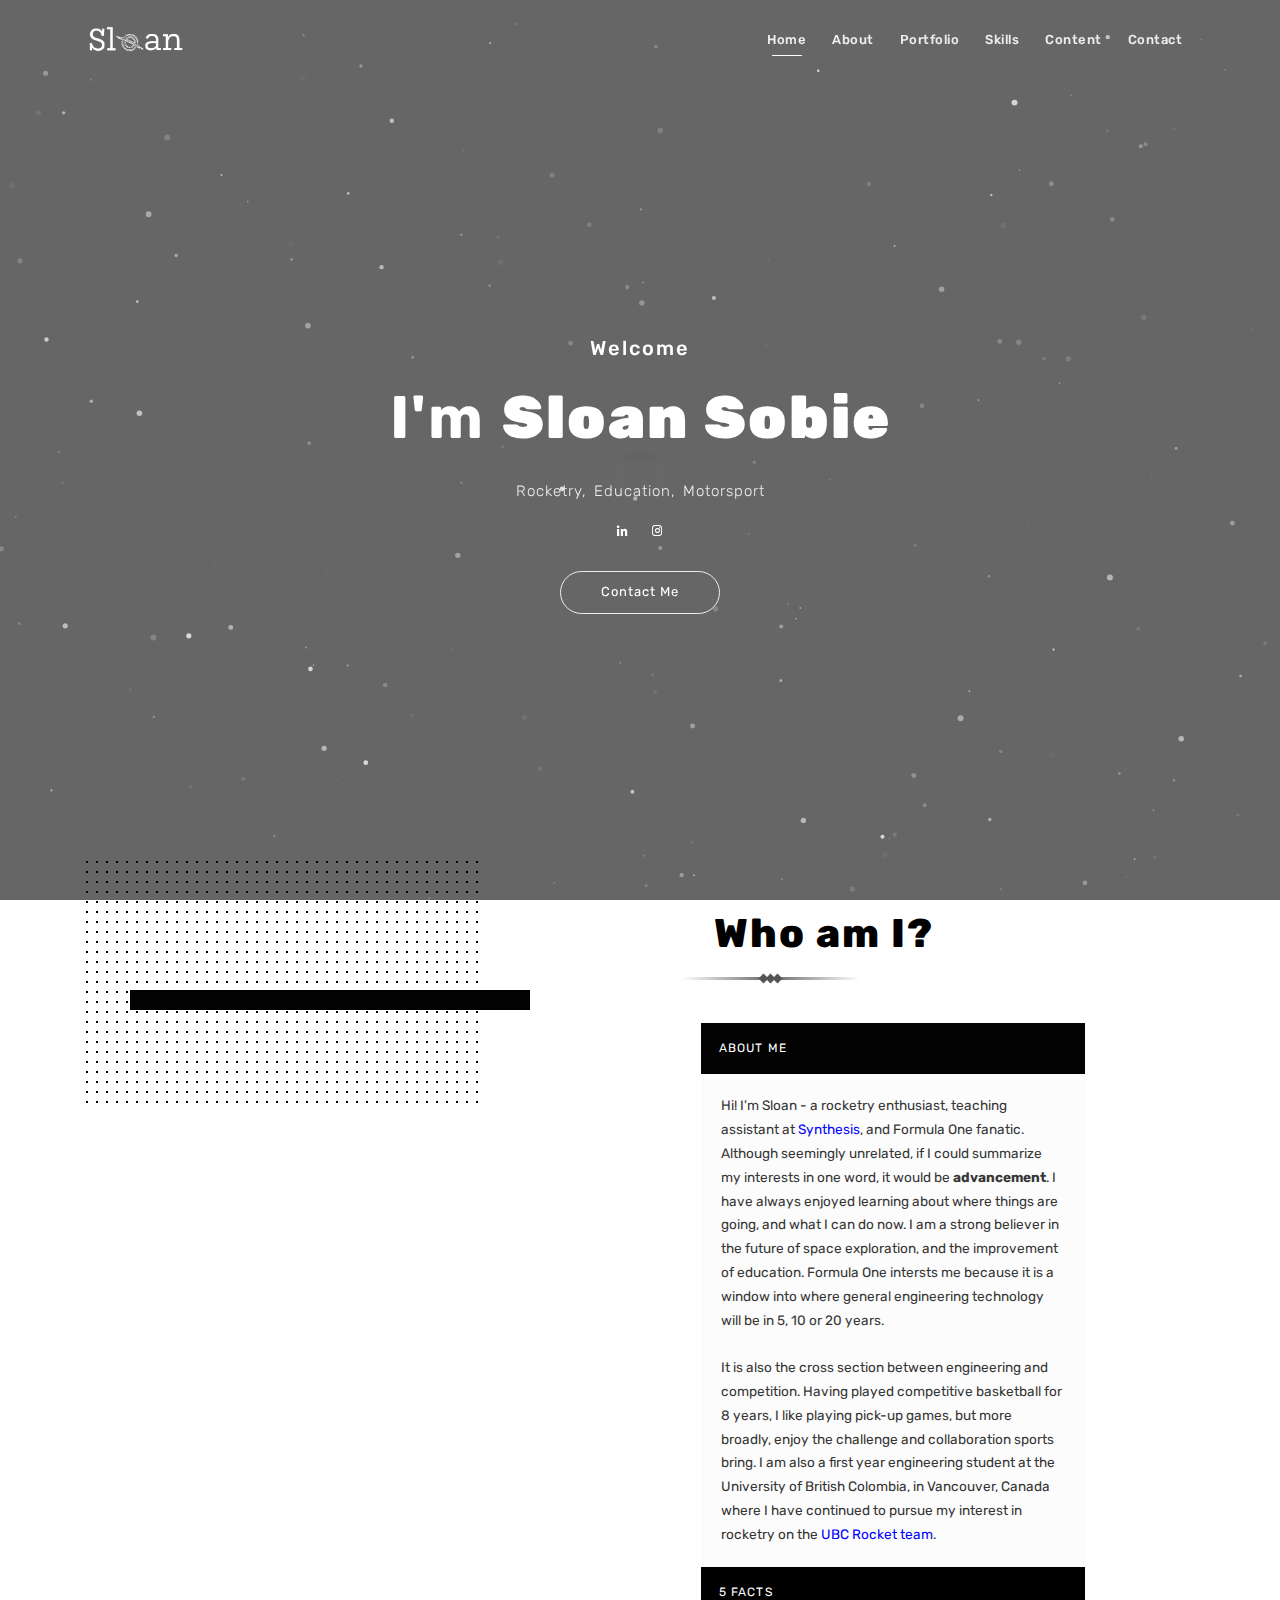
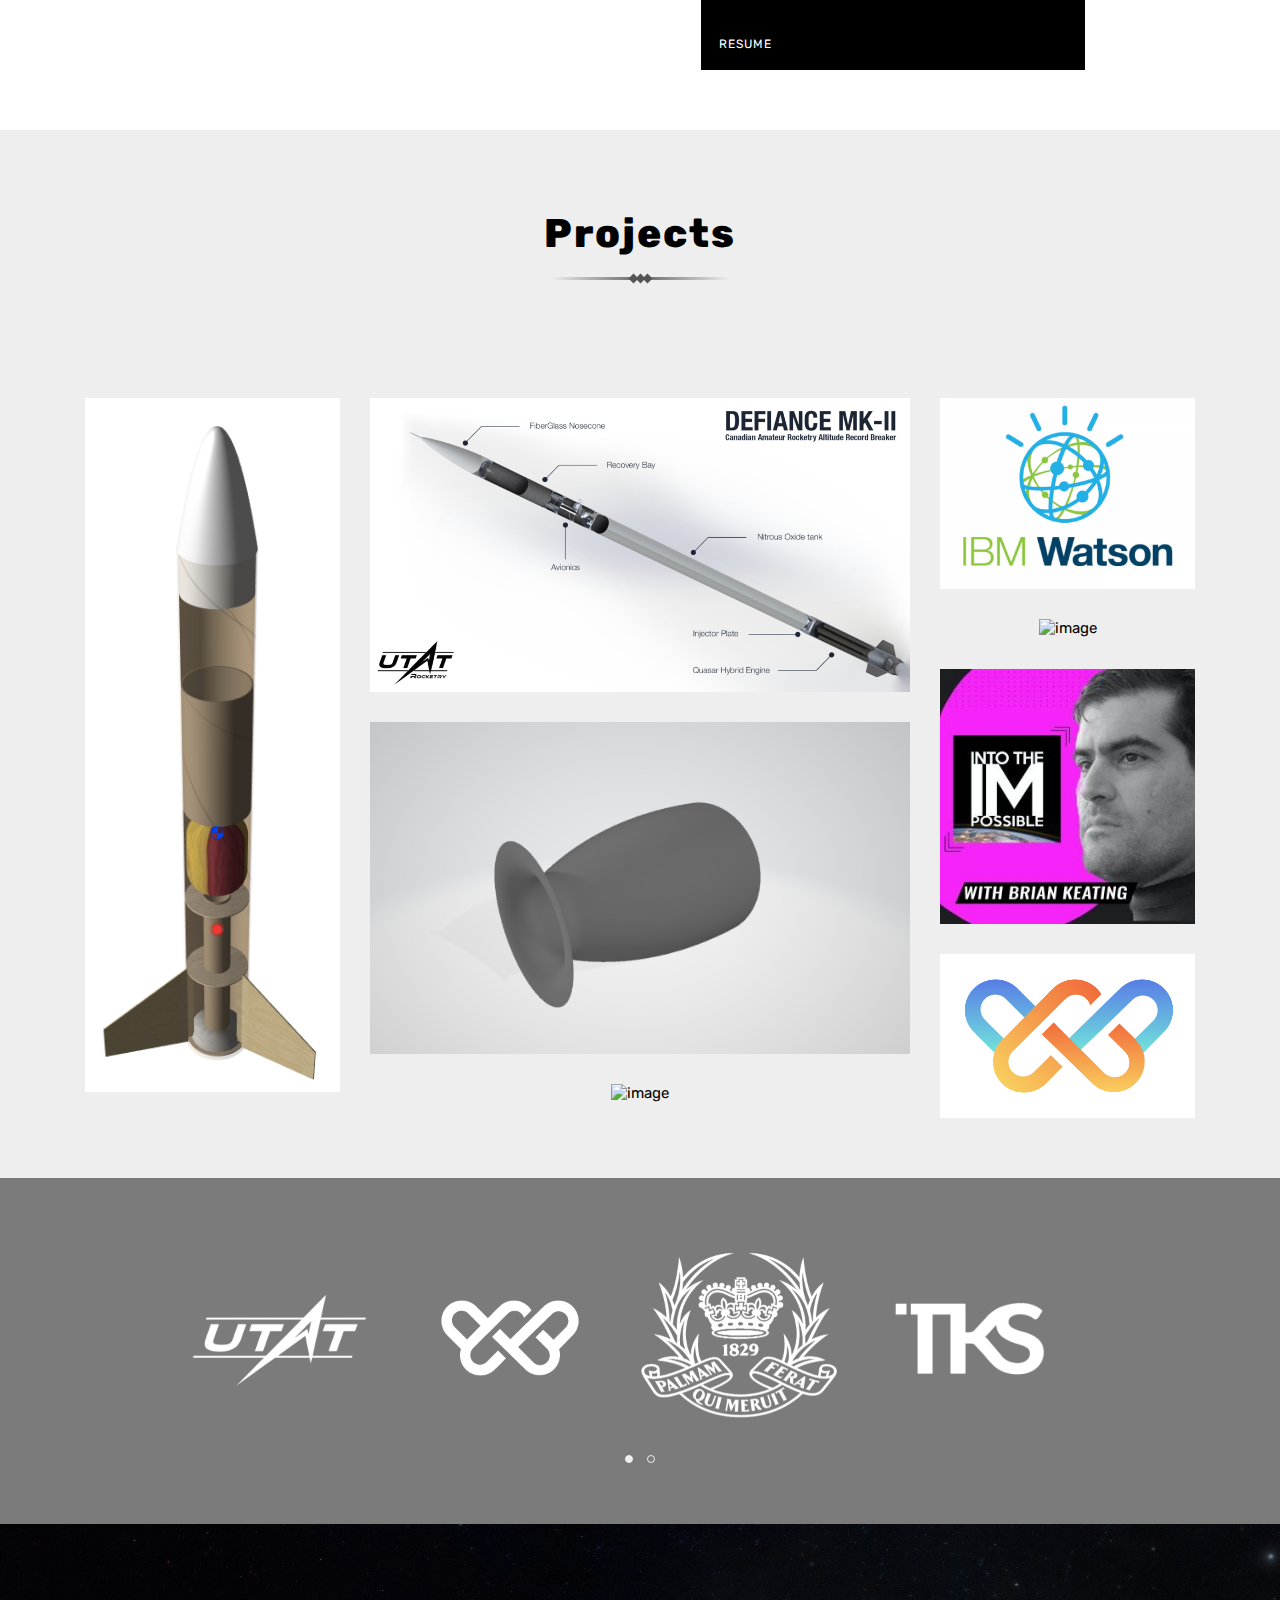
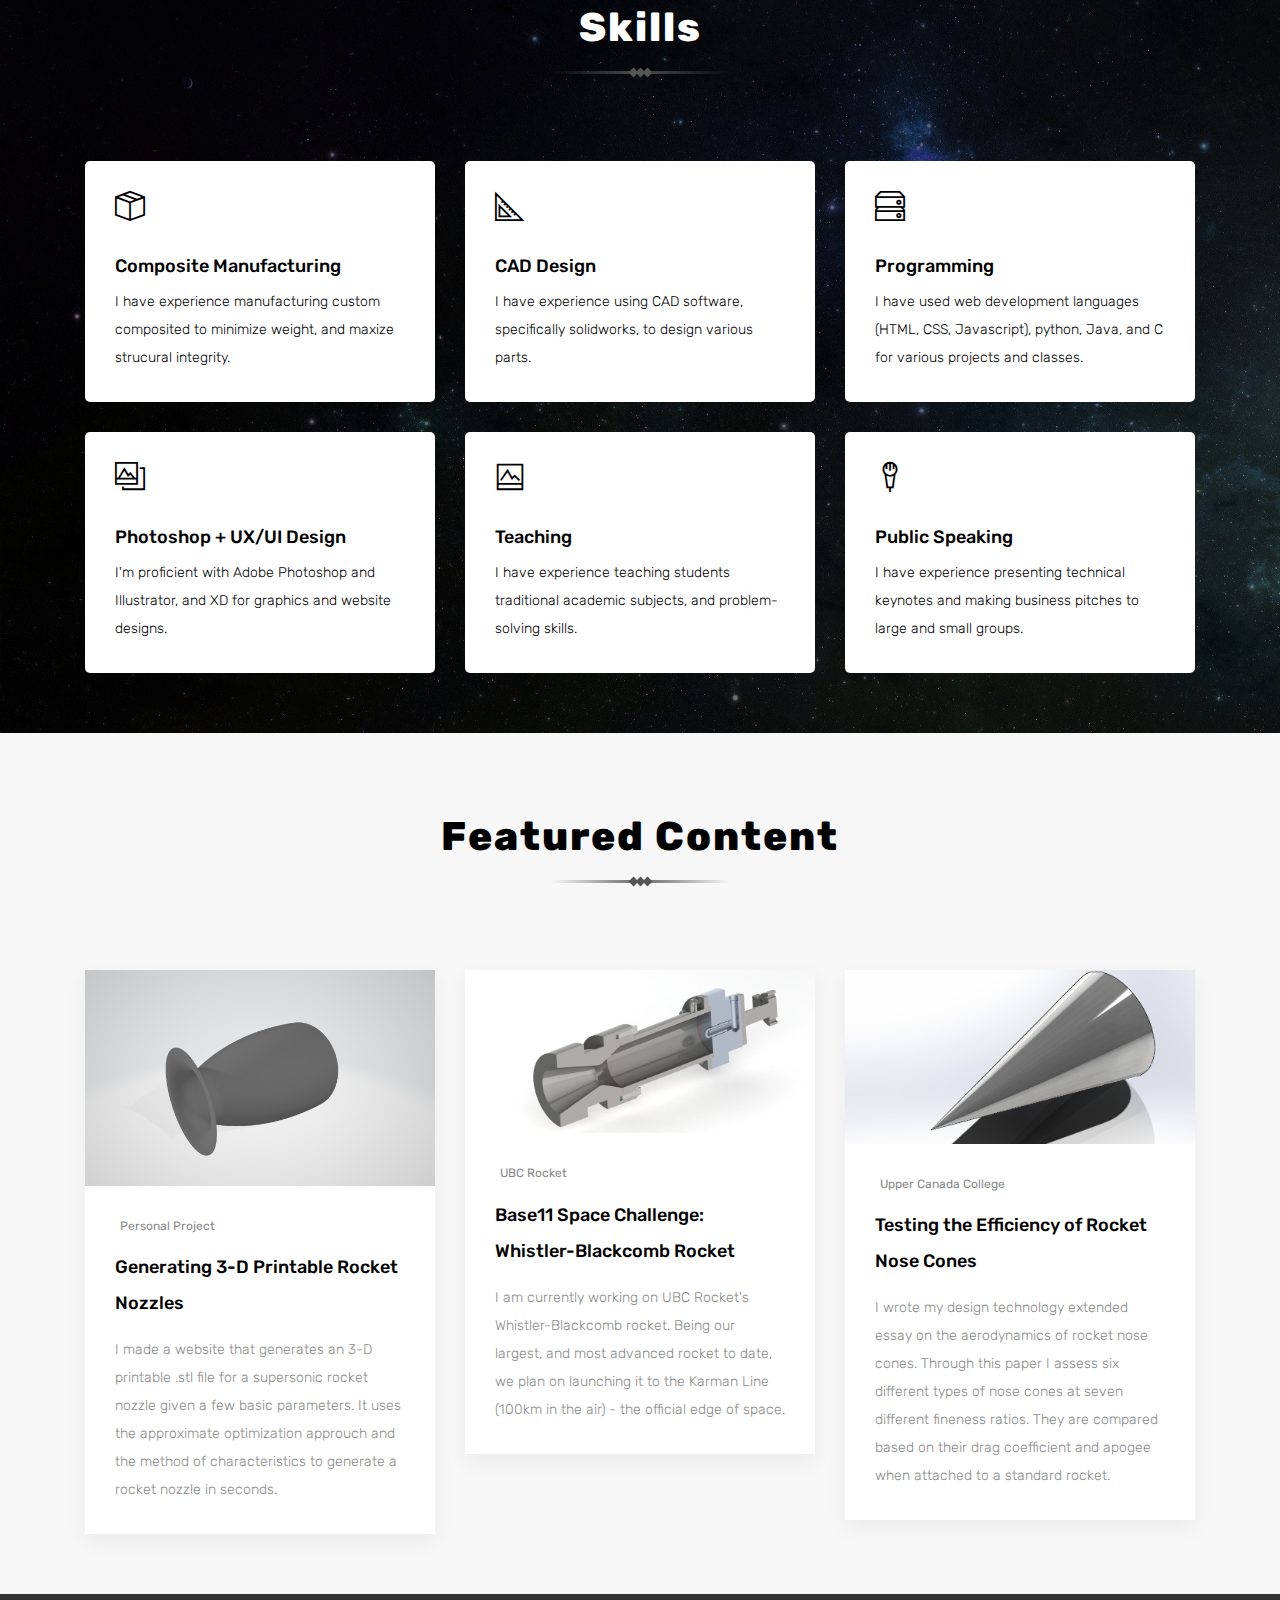
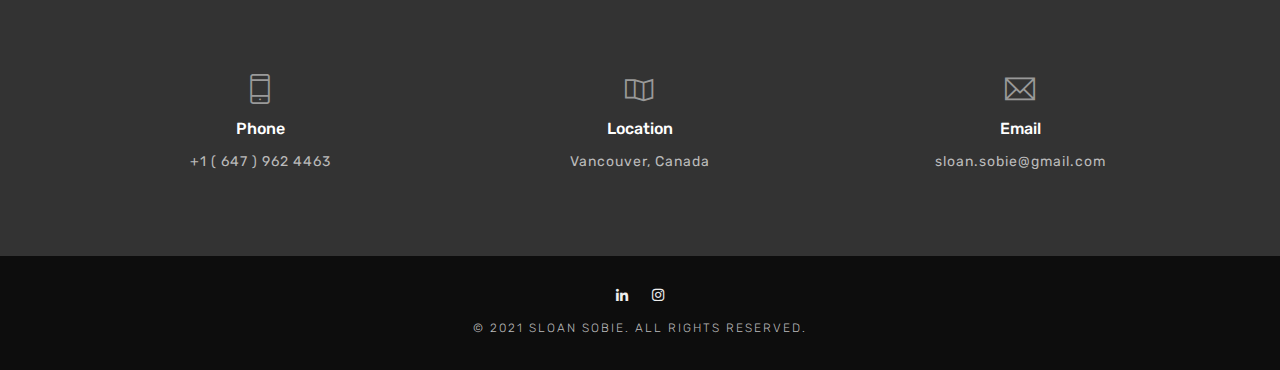
==== commit 8a16b8dd: "Small Grammar Fixes" ====
--- a/index.html
+++ b/index.html
@@ -154,13 +154,13 @@
                               <div class="accordion-body js-accordion-body">
                                   <div class="accordion-body__contents">
                                       Hi! I'm Sloan - a rocketry enthusiast, teaching assistant at <a class="accordion-body__link" href="https://www.synthesis.is/" target="blank">Synthesis</a>,
-                                      and Formula One fanatic. Although seemingly unrelated, if I could summarize my interests in one word, it would be <b>advacement</b>. I have always enjoyed
+                                      and Formula One fanatic. Although seemingly unrelated, if I could summarize my interests in one word, it would be <b>advancement</b>. I have always enjoyed
                                       learning about where things are going, and what I can do now. I am a strong believer in the future of space exploration, and the improvement of education.
                                       Formula One intersts me because it is a window into where general engineering technology will be in 5, 10 or 20 years.
                                       <br><br>
-                                      It is also the cross section between engnieering and compeition. Having played competitve basektball for 8 years, I like playing pick-up games, but more broadly,
-                                      enjoy the challenge and collarboation sports bring. I am also a first year engineering student at the University of British Colombia, in Vancouver, Canada where
-                                      I have continued to pursue my interest in rocketry on the <a class="accordion-body__link" href="https://www.ubcrocket.com/" target="blank">UBC Rocket team</a>. 
+                                      It is also the cross section between engineering and competition. Having played competitive basketball for 8 years, I like playing pick-up games, but more broadly,
+                                      enjoy the challenge and collaboration sports bring. I am also a first year engineering student at the University of British Colombia, in Vancouver, Canada where
+                                      I have continued to pursue my interest in rocketry on the <a class="accordion-body__link" href="https://www.ubcrocket.com/" target="blank">UBC Rocket team</a>.
                                   </div>
                                 </div><!-- end of accordion body -->
                               </div><!-- end of accordion item -->
@@ -173,8 +173,6 @@
                                 	3. I am an engineering student at the University of British Colombia<br>
                                 	4. I work for the <a class="accordion-body__link" href="https://www.youtube.com/DrBrianKeating" target="blank">Into the Impossible Podcast</a> with Dr.Brian Keating<br>
                                 	5. I like playing basketball and running
-
-
                                 </div>
                                 </div><!-- end of accordion body -->
                               </div><!-- end of accordion item --> 
@@ -443,7 +441,7 @@
                         <div class="item mb-30">
                             <span class="icon ti-harddrives"></span>
                             <h6>Programming</h6>
-                            <p class="service-text">I have used web developement languages (HTML, CSS, Javascript), python, Java, and C for various projects and classes.</p>
+                            <p class="service-text">I have used web development languages (HTML, CSS, Javascript), python, Java, and C for various projects and classes.</p>
                         </div>
                     </div>
 
@@ -451,7 +449,7 @@
                         <div class="item mb-md30">
                             <span class="icon ti-gallery"></span>
                             <h6>Photoshop + UX/UI Design </h6>
-                            <p class="service-text">I'm proficient with adobe photoshop, illustrator, and XD for graphics and website designs.</p>
+                            <p class="service-text">I'm proficient with Adobe Photoshop and Illustrator, and XD for graphics and website designs.</p>
                         </div>
                     </div>
 
@@ -521,7 +519,7 @@
                                     <a href="https://www.ubcrocket.com/" target="_blank">UBC Rocket</a>
                                 </div>
                                 <h6><a href="https://www.ubcrocket.com/" target="_blank">Base11 Space Challenge: Whistler-Blackcomb Rocket</a></h6>
-                                <p>I am currently working on UBC Rocket's Whistler-Blackcomb rocket. Being our largest, and most advanced rocket to date, we play on launching it to the Karman Line (100km in the air), the official edge of space. </p>
+                                <p>I am currently working on UBC Rocket's Whistler-Blackcomb rocket. Being our largest, and most advanced rocket to date, we plan on launching it to the Karman Line (100km in the air) - the official edge of space. </p>
                             </div>
                         </div>
                     </div>
@@ -538,7 +536,7 @@
                                     <a href="https://drive.google.com/file/d/1IBXltEppmyUVCxmgjocBldGqF5I32Tdy/view?usp=sharing" target="_blank">Upper Canada College</a>
                                 </div>
                                 <h6><a href="https://drive.google.com/file/d/1IBXltEppmyUVCxmgjocBldGqF5I32Tdy/view?usp=sharing" target="_blank">Testing the Efficiency of Rocket Nose Cones</a></h6>
-                                <p> I wrote my design technology extended essay on the aerodynamics of rocket nose cones. Through this paper I asses six differnt types of nose cones at seven different fineness ratios. They are compared based on their drag coefficient and apogee when attached to a standard rocket</p>
+                                <p> I wrote my design technology extended essay on the aerodynamics of rocket nose cones. Through this paper I assess six different types of nose cones at seven different fineness ratios. They are compared based on their drag coefficient and apogee when attached to a standard rocket.</p>
                             </div>
                         </div>
                     </div>
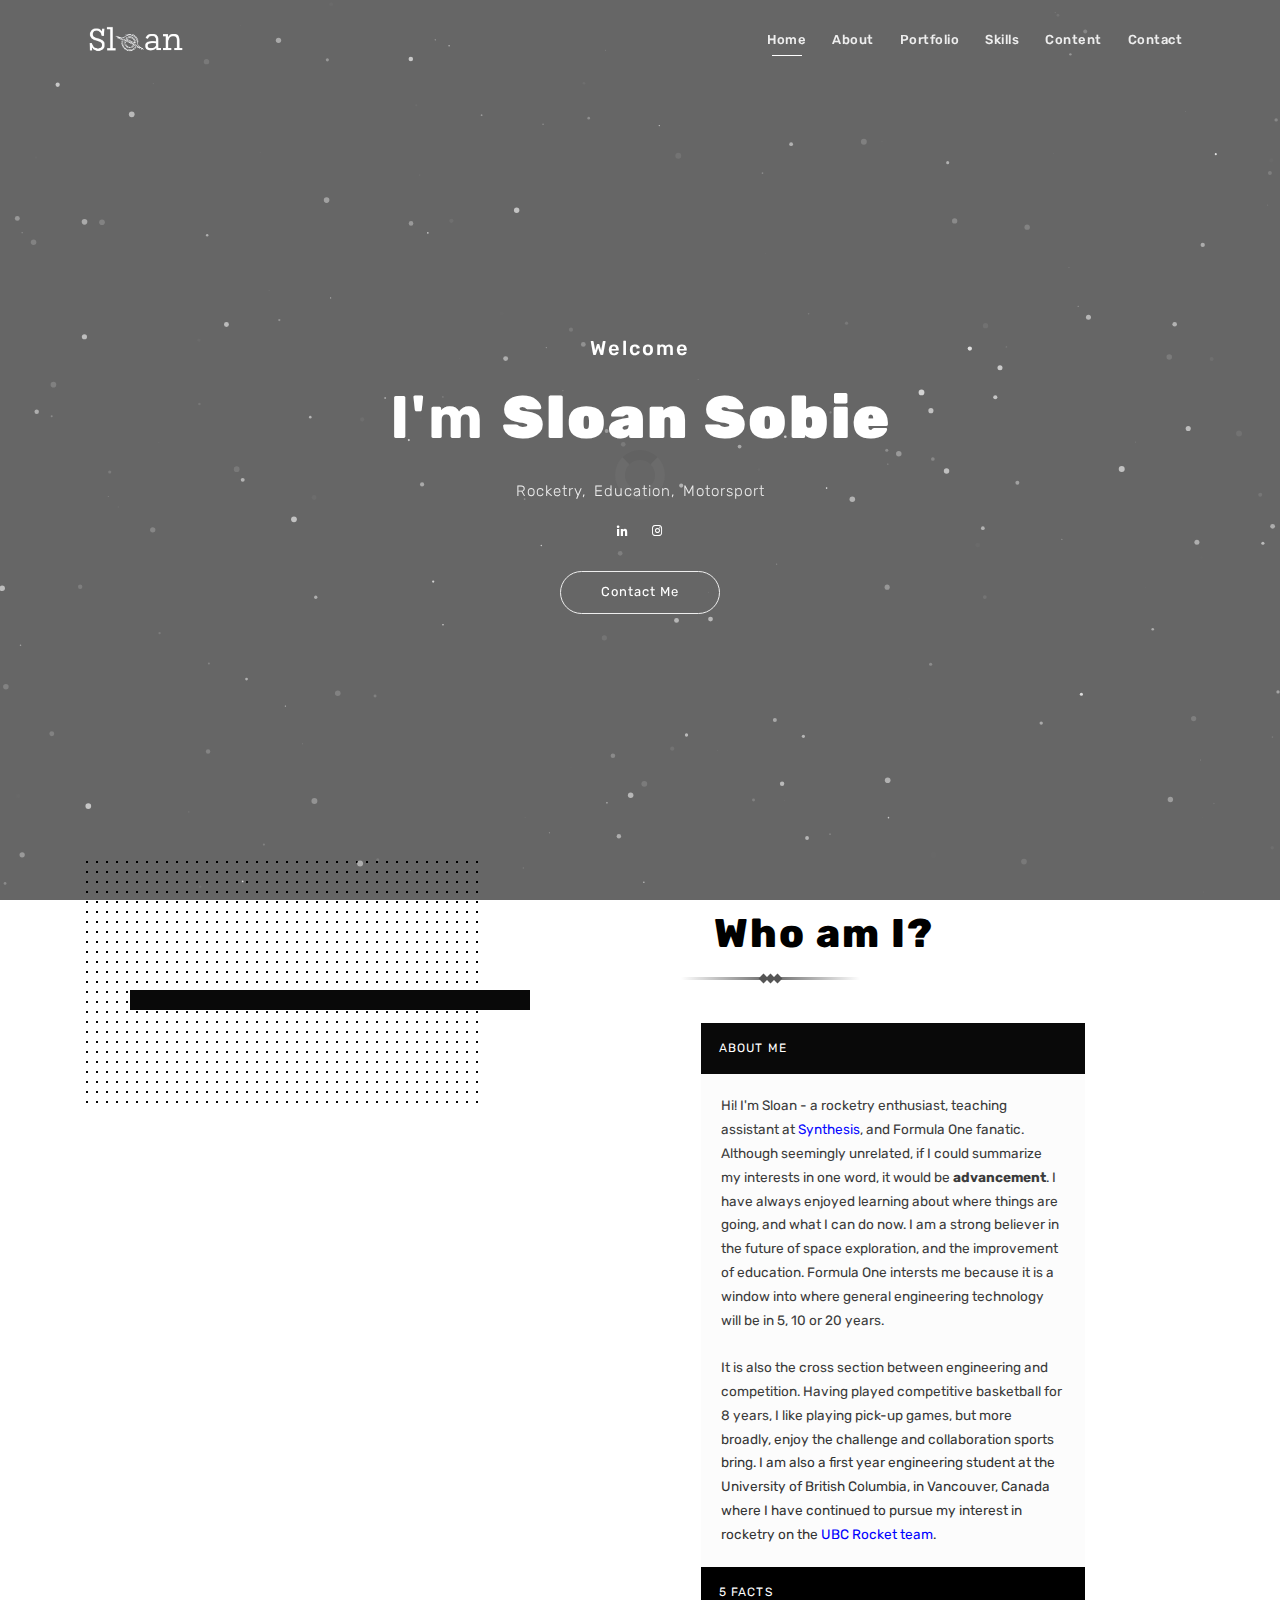
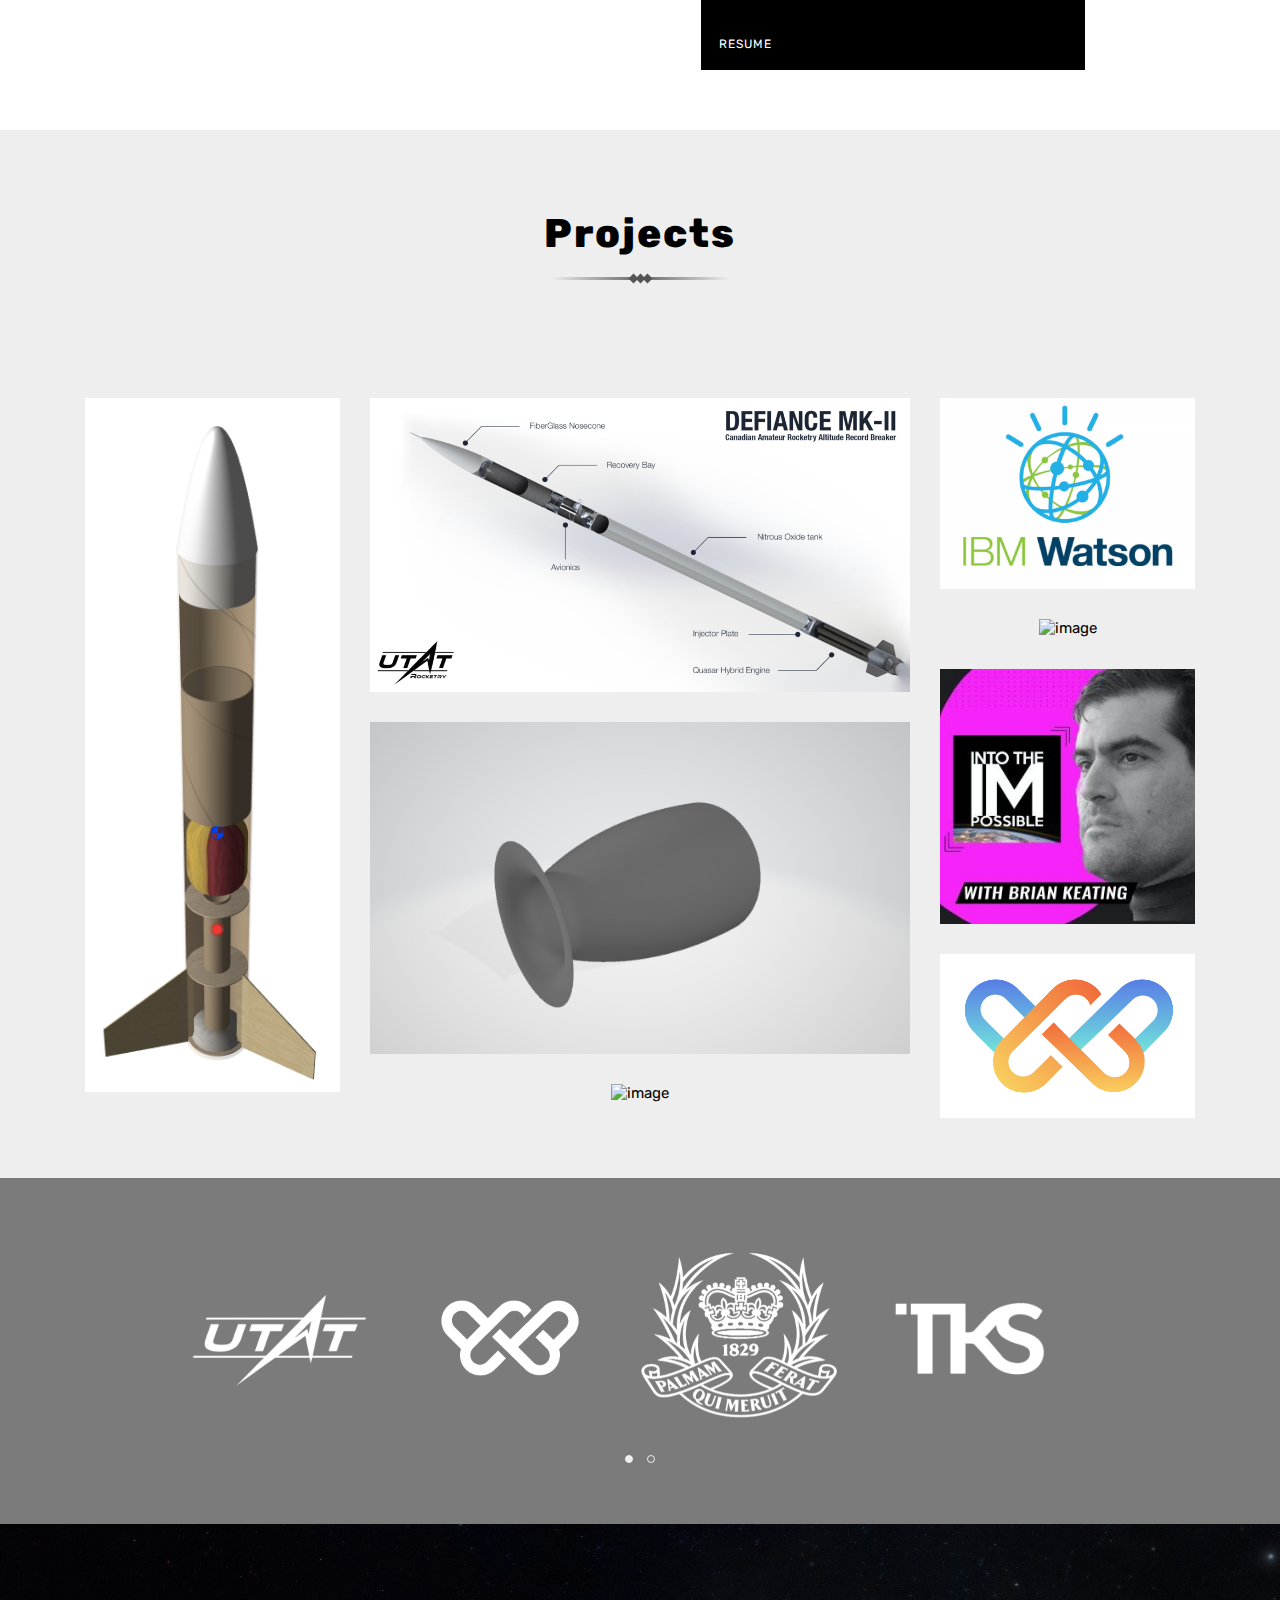
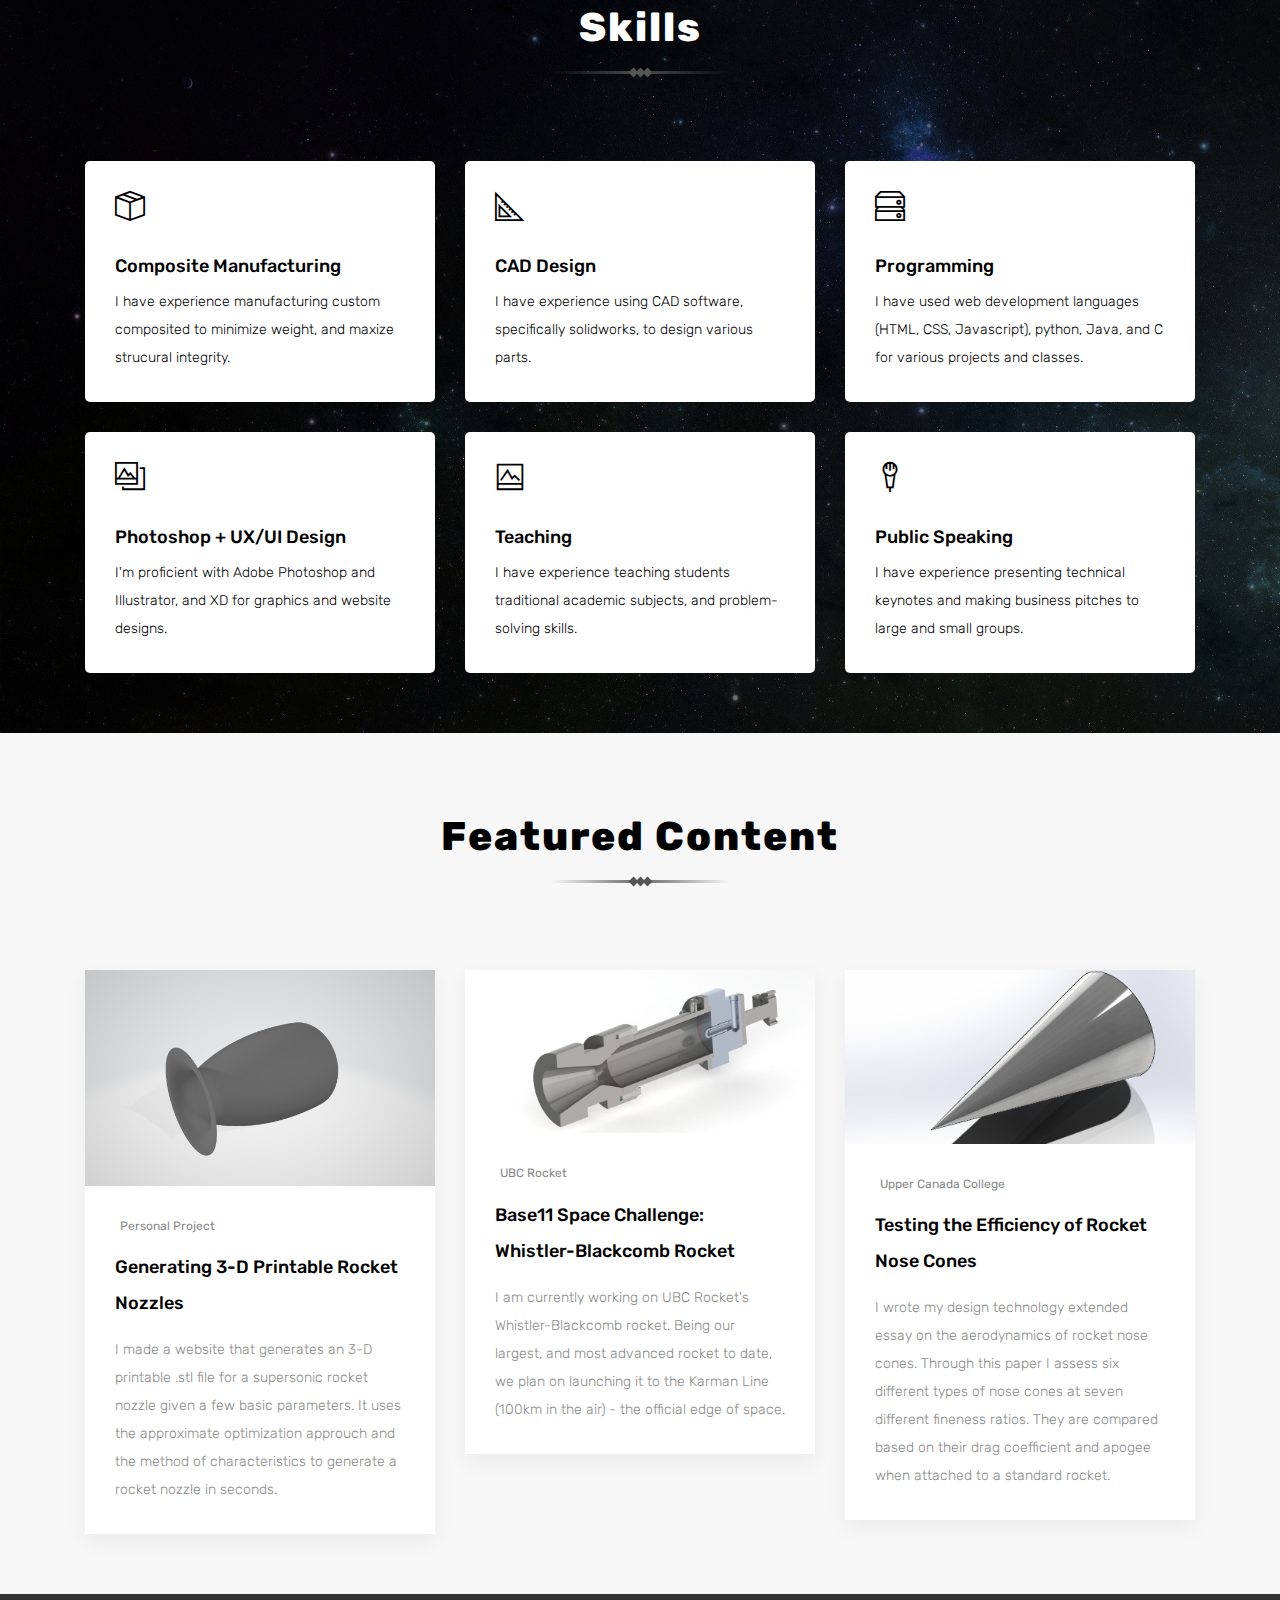
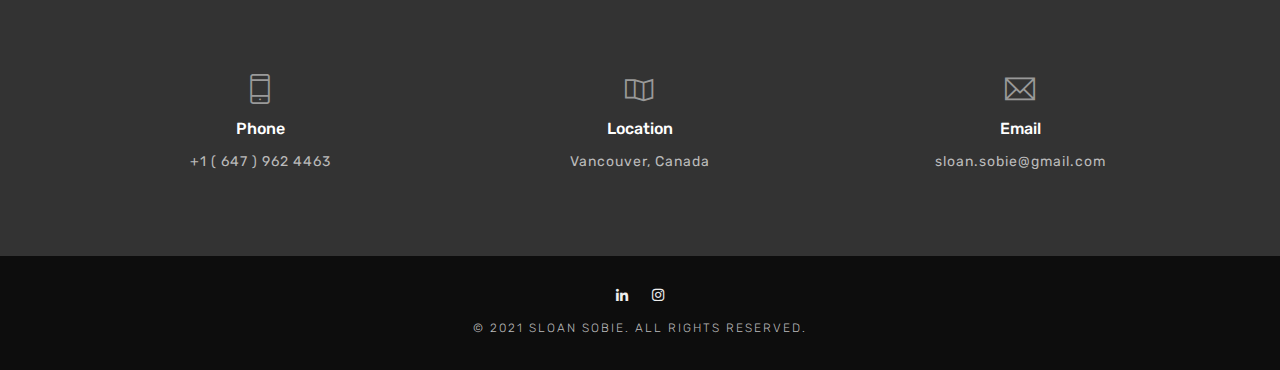
==== commit b51d4ccb: "Colombia to Columbia" ====
--- a/index.html
+++ b/index.html
@@ -159,7 +159,7 @@
                                       Formula One intersts me because it is a window into where general engineering technology will be in 5, 10 or 20 years.
                                       <br><br>
                                       It is also the cross section between engineering and competition. Having played competitive basketball for 8 years, I like playing pick-up games, but more broadly,
-                                      enjoy the challenge and collaboration sports bring. I am also a first year engineering student at the University of British Colombia, in Vancouver, Canada where
+                                      enjoy the challenge and collaboration sports bring. I am also a first year engineering student at the University of British Columbia, in Vancouver, Canada where
                                       I have continued to pursue my interest in rocketry on the <a class="accordion-body__link" href="https://www.ubcrocket.com/" target="blank">UBC Rocket team</a>.
                                   </div>
                                 </div><!-- end of accordion body -->
@@ -170,7 +170,7 @@
                                 <div class="accordion-body__contents">
                                 	1. I previously worked on the University of Toronto Aerospace Team for three years before joining UBC Rocket<br>
                                 	2. I am a teaching assistant at <a class="accordion-body__link" href="https://www.synthesis.is/" target="blank">Synthesis</a> <br>
-                                	3. I am an engineering student at the University of British Colombia<br>
+                                	3. I am an engineering student at the University of British Columbia<br>
                                 	4. I work for the <a class="accordion-body__link" href="https://www.youtube.com/DrBrianKeating" target="blank">Into the Impossible Podcast</a> with Dr.Brian Keating<br>
                                 	5. I like playing basketball and running
                                 </div>
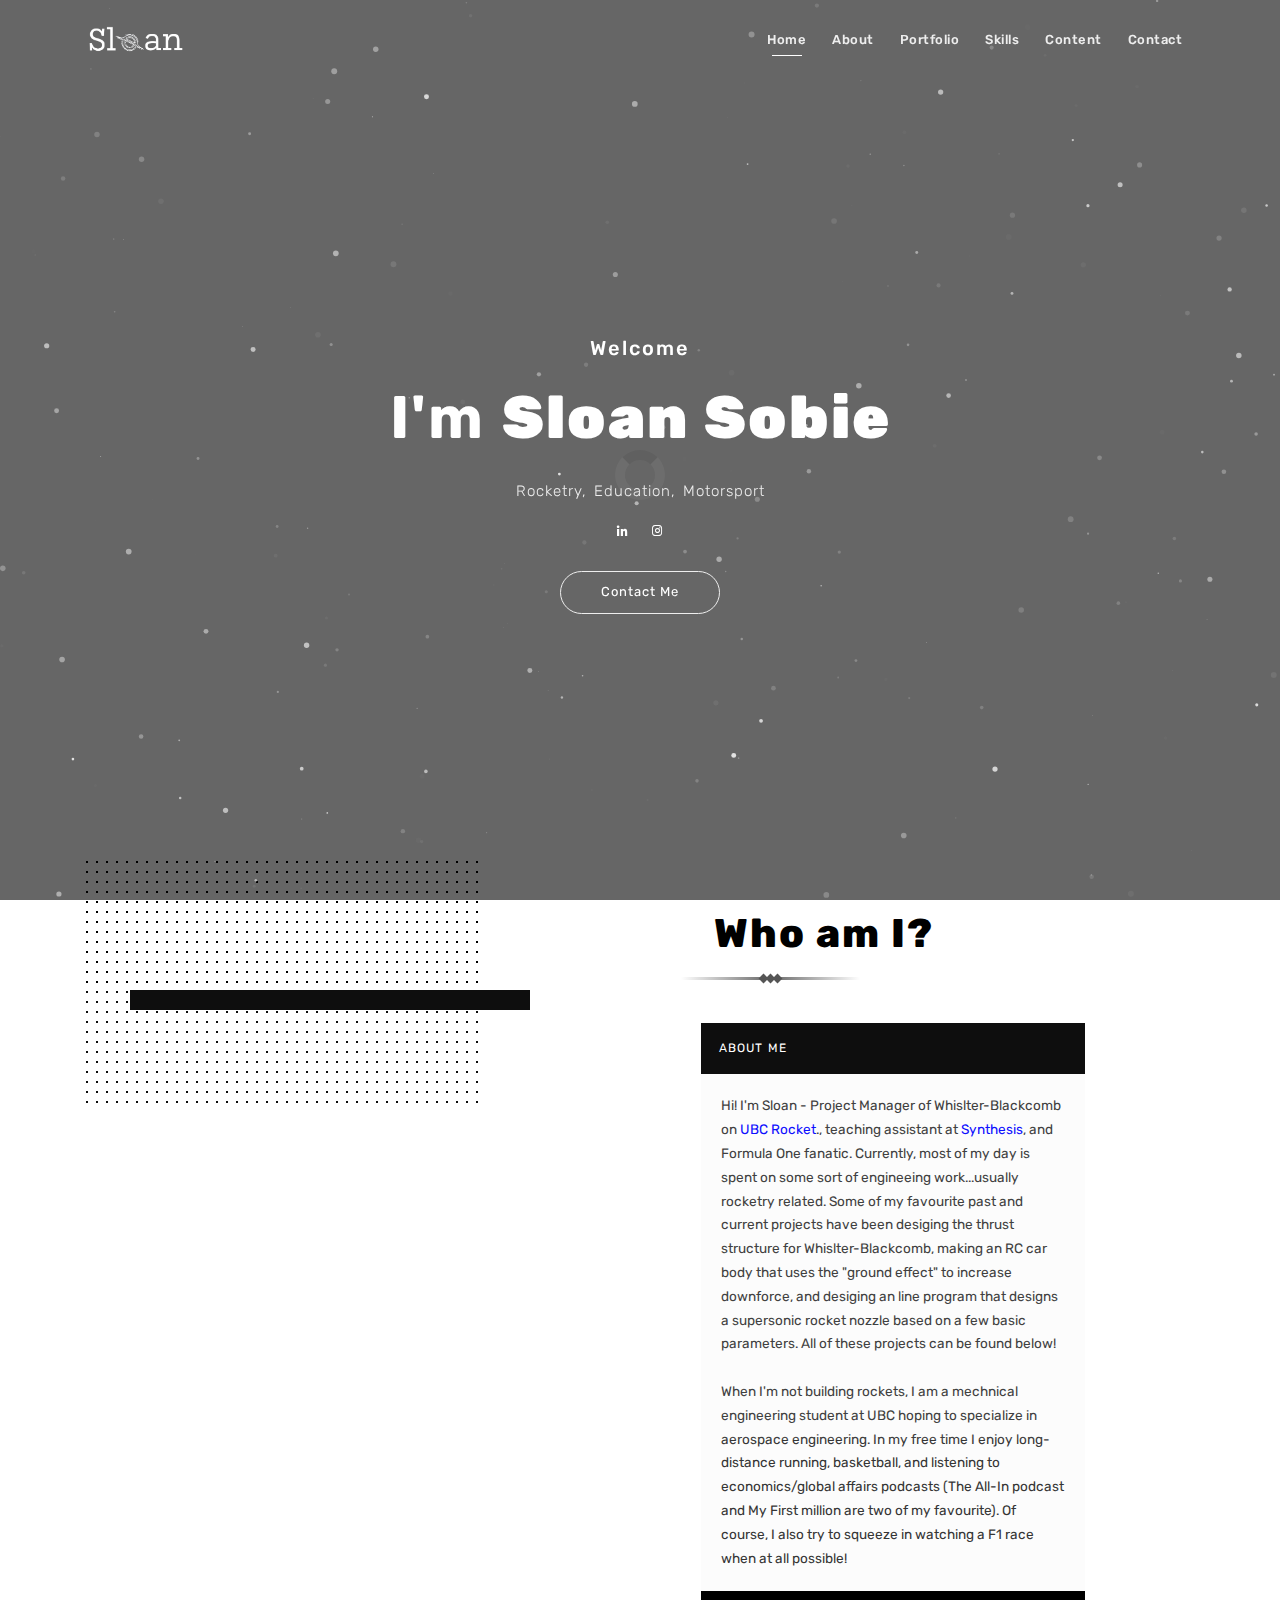
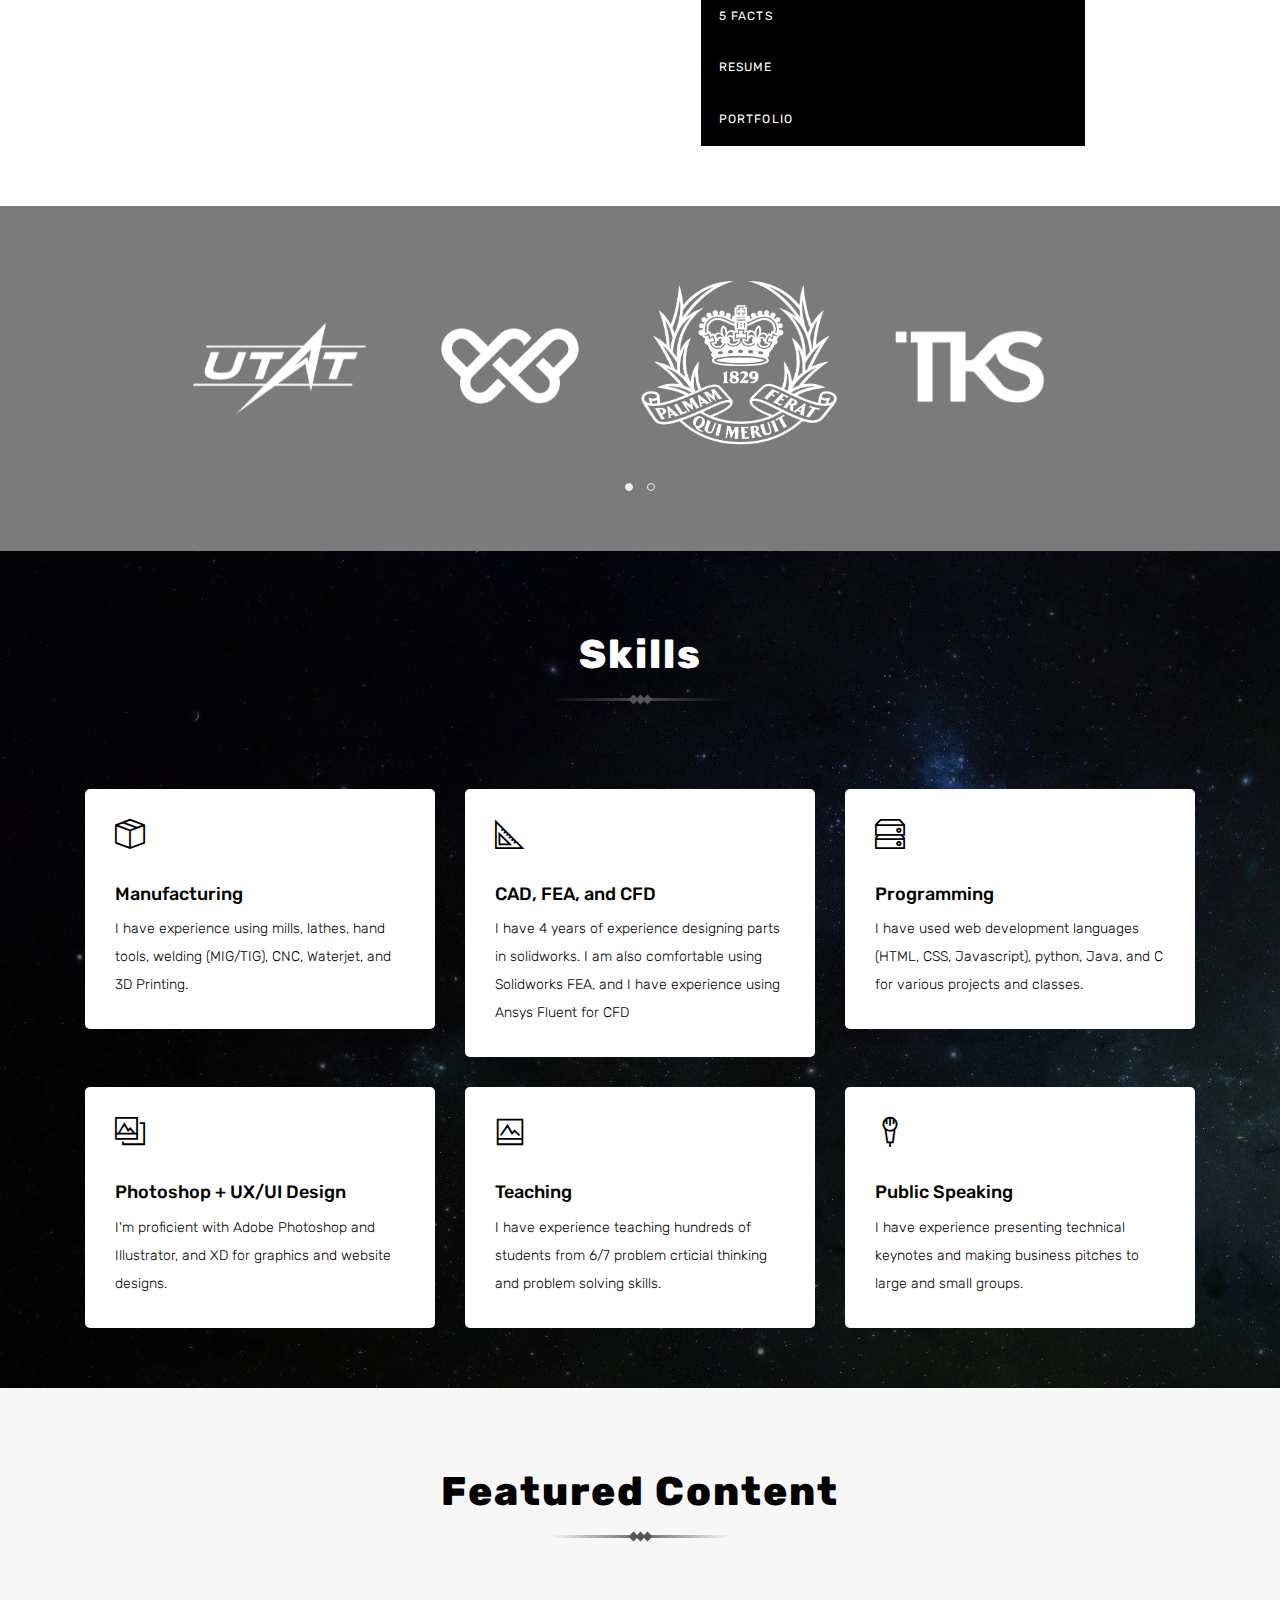
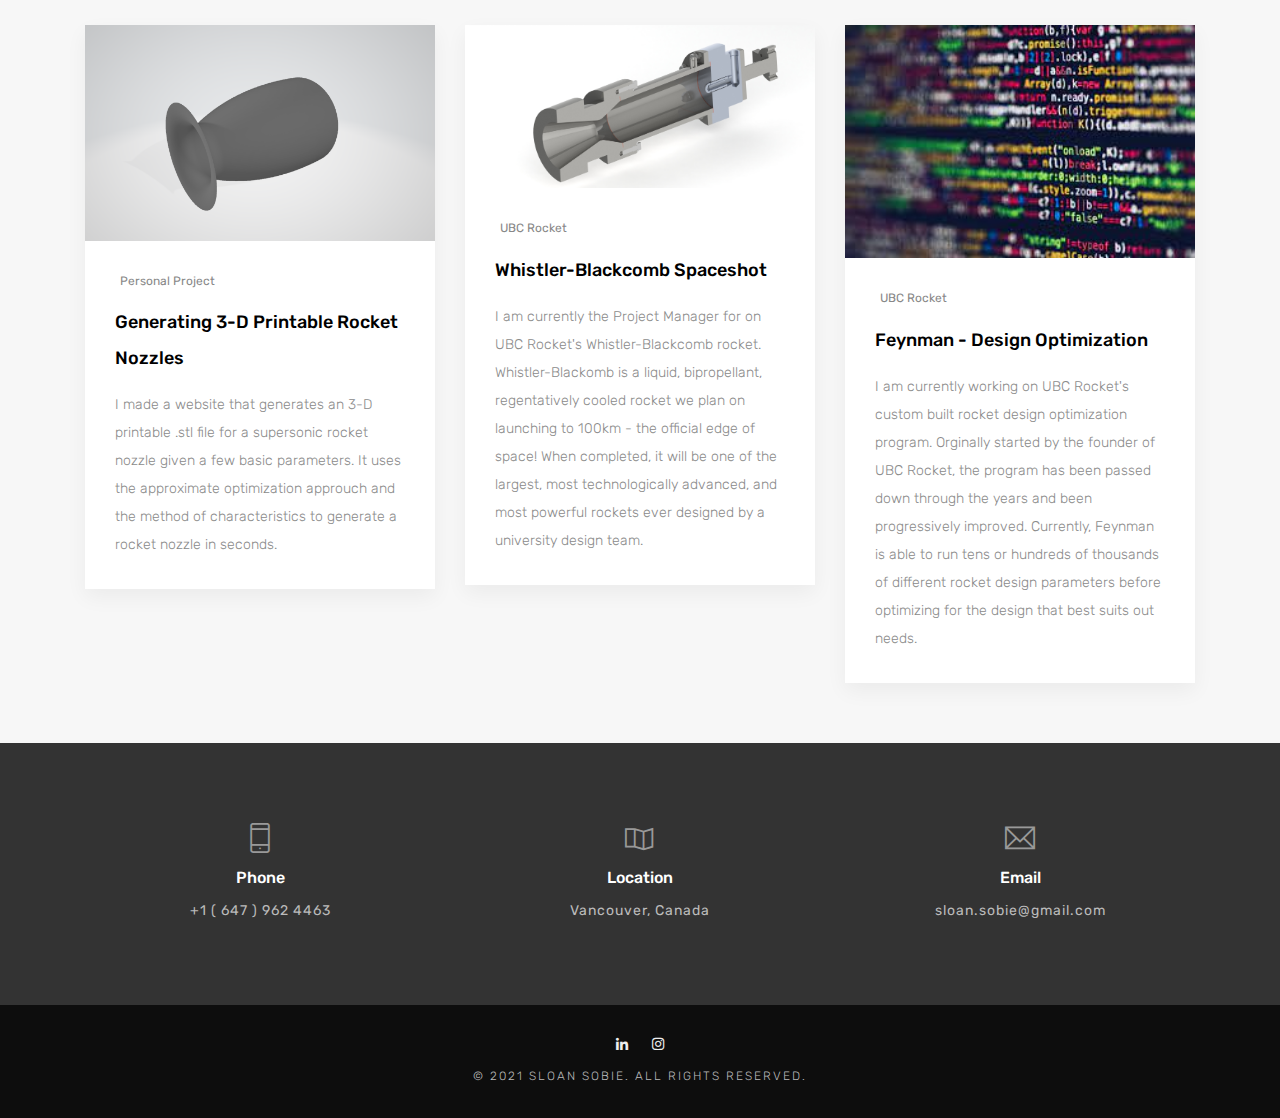
==== commit ed2d9d87: "Fall 2022 update. Revised blog, cut protfolio, updated personal profile, and updated resume" ====
--- a/index.html
+++ b/index.html
@@ -153,14 +153,15 @@
                                 <div class="accordion-header js-accordion-header">About Me</div> 
                               <div class="accordion-body js-accordion-body">
                                   <div class="accordion-body__contents">
-                                      Hi! I'm Sloan - a rocketry enthusiast, teaching assistant at <a class="accordion-body__link" href="https://www.synthesis.is/" target="blank">Synthesis</a>,
-                                      and Formula One fanatic. Although seemingly unrelated, if I could summarize my interests in one word, it would be <b>advancement</b>. I have always enjoyed
-                                      learning about where things are going, and what I can do now. I am a strong believer in the future of space exploration, and the improvement of education.
-                                      Formula One intersts me because it is a window into where general engineering technology will be in 5, 10 or 20 years.
+                                      Hi! I'm Sloan - Project Manager of Whislter-Blackcomb  on  <a class="accordion-body__link" href="https://www.ubcrocket.com/" target="blank">UBC Rocket</a>., teaching assistant at <a class="accordion-body__link" href="https://www.synthesis.is/" target="blank">Synthesis</a>,
+                                      and Formula One fanatic. Currently, most of my day is spent on some sort of engineeing work...usually rocketry related. 
+                                      Some of my favourite past and current projects have been desiging the thrust structure for Whislter-Blackcomb, making an 
+                                      RC car body that uses the "ground effect" to increase downforce, and desiging an line program that designs a supersonic rocket nozzle 
+                                      based on a few basic parameters. All of these projects can be found below! 
                                       <br><br>
-                                      It is also the cross section between engineering and competition. Having played competitive basketball for 8 years, I like playing pick-up games, but more broadly,
-                                      enjoy the challenge and collaboration sports bring. I am also a first year engineering student at the University of British Columbia, in Vancouver, Canada where
-                                      I have continued to pursue my interest in rocketry on the <a class="accordion-body__link" href="https://www.ubcrocket.com/" target="blank">UBC Rocket team</a>.
+                                      When I'm not building rockets, I am a mechnical engineering student at UBC hoping to specialize in aerospace engineering. In my free time I enjoy
+                                      long-distance running, basketball, and listening to economics/global affairs podcasts (The All-In podcast and My First million are two of my favourite).
+                                      Of course, I also try to squeeze in watching a F1 race when at all possible! 
                                   </div>
                                 </div><!-- end of accordion body -->
                               </div><!-- end of accordion item -->
@@ -168,11 +169,11 @@
                                 <div class="accordion-header js-accordion-header">5 Facts</div> 
                               <div class="accordion-body js-accordion-body">
                                 <div class="accordion-body__contents">
-                                	1. I previously worked on the University of Toronto Aerospace Team for three years before joining UBC Rocket<br>
-                                	2. I am a teaching assistant at <a class="accordion-body__link" href="https://www.synthesis.is/" target="blank">Synthesis</a> <br>
-                                	3. I am an engineering student at the University of British Columbia<br>
-                                	4. I work for the <a class="accordion-body__link" href="https://www.youtube.com/DrBrianKeating" target="blank">Into the Impossible Podcast</a> with Dr.Brian Keating<br>
-                                	5. I like playing basketball and running
+                                	1. I am the project Manager of Whislter-Blackcomb -  a rocket that is launching to 100km - the official edge of space!<br> 
+                                    2. I previously worked on the University of Toronto Aerospace Team for three years before joining UBC Rocket<br>
+                                	3. I am a teaching assistant at <a class="accordion-body__link" href="https://www.synthesis.is/" target="blank">Synthesis</a> <br>
+                                    4. I am a mechanical egineering student at the University of British Columbia<br>
+                                	5. I like F1, running, and basketball 
                                 </div>
                                 </div><!-- end of accordion body -->
                               </div><!-- end of accordion item --> 
@@ -181,6 +182,11 @@
                                     Resume
                                 </a>
                                 </div> 
+                                <div class="accordion__item js-accordion-item">
+                                <a class="accordion-header js-accordion-header" href="img/personalPortfolio.pdf" target="blank"> 
+                                    Portfolio
+                                </a>
+                                </div> 
                               </div><!-- end of accordion item -->
                         </div>
                     </div>
@@ -191,171 +197,7 @@
         <!-- End Hero ====
         ======================================= -->
 
-	<!-- =====================================
-        ==== Start Works -->
-
-        <section class="works section-padding" data-scroll-index="3">
-            <div class="container">
-                <div class="row">
-
-                    <div class="section-head text-center col-lg-12">
-                        <h3>Projects</h3>
-                        <span><i></i><i></i><i></i></span>
-                    </div>
-
-                    <!-- filter links -->
-                    <!--
-                    <div class="filtering text-center mb-20 col-sm-12">
-                        <div class="filter">
-                            <span data-filter='*' class="active">All</span>
-                            <span data-filter='.aerospace'>Aerospace</span>
-                            <span data-filter='.tech'>Tech</span>
-                            <span data-filter='.social'>Social</span>
-                        </div>
-                    </div>
-                    -->
-                    <!-- gallery -->
-                    <div class="gallery text-center full-width">
-
-
-                        <!-- gallery item -->
-                        <div class="col-lg-3 col-md-6 items aerospace">
-                            <div class="item-img">
-                                <img src="img/portfolio/Domino.png" alt="image">
-                                <div class="item-img-overlay valign">
-                                    <div class="overlay-info full-width vertical-center">
-                                        <h6>"Domino" L1/L2 Certification Rocket</h6>
-                                        <a href="img/portfolio/Domino.png" class="popimg">
-                                            <span class="icon ti-zoom-in"></span>
-                                        </a>
-                                    </div>
-                                </div>
-                            </div>
-                        </div>
-
-                        <!-- gallery item -->
-                        <div class="col-lg-6 col-md-6 items aerospace">
-                            <div class="item-img">
-                                <img src="img/portfolio/DefianceMkII.png" alt="image">
-                                <div class="item-img-overlay valign">
-                                    <div class="overlay-info full-width vertical-center">
-                                        <h6>Defiance Mk. II</h6>
-                                        <a href="img/portfolio/DefianceMkII.png" class="popimg">
-                                            <span class="icon ti-zoom-in"></span>
-                                        </a>
-                                        <a href="https://www.utat.ca/rocketry" target="_blank">
-                                            <span class="icon ti-link"></span>
-                                        </a>
-                                    </div>
-                                </div>
-                            </div>
-                        </div>
-
-                        <!-- gallery item -->
-                        <div class="col-lg-3 col-md-6 items tech">
-                            <div class="item-img">
-                                <img src="img/portfolio/1.png" alt="image">
-                                <div class="item-img-overlay valign">
-                                    <div class="overlay-info full-width vertical-center">
-                                        <h6>IBM Watson AI Chatbot</h6>
-                                        <a href="img/portfolio/1.png" class="popimg">
-                                            <span class="icon ti-zoom-in"></span>
-                                        </a>
-                                        <a href="https://web-chat.global.assistant.watson.cloud.ibm.com/preview.html?region=eu-gb&integrationID=90c26b87-ed0d-4d8a-a09d-9c08ac63c63c&serviceInstanceID=e3dac2bf-d7d2-4365-8219-1c1c0a75f31a" target="_blank">
-                                            <span class="icon ti-link"></span>
-                                        </a>
-                                    </div>
-                                </div>
-                            </div>
-                        </div>
-
-                        <!-- gallery item -->
-                        <div class="col-lg-3 col-md-6 items aerospace">
-                            <div class="item-img">
-                                <img src="img/portfolio/3Drocket.png" alt="image">
-                                <div class="item-img-overlay valign">
-                                    <div class="overlay-info full-width vertical-center">
-                                        <h6>3-D Printed Rocket</h6>
-                                        <a href="img/portfolio/3Drocket.png" class="popimg">
-                                            <span class="icon ti-zoom-in"></span>
-                                        </a>
-                                    </div>
-                                </div>
-                            </div>
-                        </div>
-
-                        <!-- gallery item -->
-                        <div class="col-lg-6 col-md-6 items tech social">
-                            <div class="item-img">
-                                <img src="img/portfolio/nozzle.png" alt="image">
-                                <div class="item-img-overlay valign">
-                                    <div class="overlay-info full-width vertical-center">
-                                        <h6>Rocket Nozzle Generator</h6>
-                                        <a href="img/portfolio/nozzle.png" class="popimg">
-                                            <span class="icon ti-zoom-in"></span>
-                                        </a>
-                                    </div>
-                                </div>
-                            </div>
-                        </div>
-
-                        <!-- gallery item -->
-                        <div class="col-lg-3 col-md-6 items social">
-                            <div class="item-img">
-                                <img src="img/portfolio/intotheimpossible.jpg" alt="image">
-                                <div class="item-img-overlay valign">
-                                    <div class="overlay-info full-width">
-                                        <h6>Into the Impossible Podcast</h6>
-                                        <a href="img/portfolio/intotheimpossible.jpg" class="popimg">
-                                            <span class="icon ti-zoom-in"></span>
-                                        </a>
-                                        <a href="https://www.youtube.com/channel/UCmXH_moPhfkqCk6S3b9RWuw" target="_b
-                                        ">
-                                            <span class="icon ti-link"></span>
-                                        </a>
-                                    </div>
-                                </div>
-                            </div>
-                        </div>
-
-                        <!-- gallery item -->
-                        <div class="col-lg-6 col-md-6 items tech">
-                            <div class="item-img">
-                                <img src="img/portfolio/mysite.png" alt="image">
-                                <div class="item-img-overlay valign">
-                                    <div class="overlay-info full-width vertical-center">
-                                        <h6>This Site!</h6>
-                                        <a href="img/portfolio/mysite.png" class="popimg">
-                                            <span class="icon ti-zoom-in"></span>
-                                        </a>
-                                    </div>
-                                </div>
-                            </div>
-                        </div>
-
-                        <!-- gallery item -->
-                        <div class="col-lg-3 col-md-6 items tech social">
-                            <div class="item-img">
-                                <img src="img/portfolio/wavefrnt-logo.png" alt="image">
-                                <div class="item-img-overlay valign">
-                                    <div class="overlay-info full-width vertical-center">
-                                        <h6>Wavefrnt</h6>
-                                        <a href="img/portfolio/wavefrnt-logo.png" class="popimg">
-                                            <span class="icon ti-zoom-in"></span>
-                                        </a>
-                                    </div>
-                                </div>
-                            </div>
-                        </div>
-                        <div class="clearfix"></div>
-                    </div>
-
-                </div>
-            </div>
-        </section>
-
-        <!-- End Works ====
-        ======================================= -->
+
 
       	        <!-- =====================================
         ==== Start Carousel -->
@@ -424,16 +266,17 @@
                     <div class="col-lg-4 col-md-6">
                         <div class="item mb-30">
                             <span class="icon ti-package"></span>
-                            <h6>Composite Manufacturing</h6>
-                            <p class="service-text">I have experience manufacturing custom composited to minimize weight, and maxize strucural integrity.</p>
+                            <h6>Manufacturing</h6>
+                            <p class="service-text">I have experience using mills, lathes, hand tools, welding (MIG/TIG), CNC, Waterjet, and 3D Printing.</p>
                         </div>
                     </div>
 
                     <div class="col-lg-4 col-md-6">
                         <div class="item mb-30">
                             <span class="icon ti-ruler-alt-2"></span>
-                            <h6>CAD Design</h6>
-                            <p class="service-text">I have experience using CAD software, specifically solidworks, to design various parts.</p>
+                            <h6>CAD, FEA, and CFD </h6>
+                            <p class="service-text">I have 4 years of experience designing parts in solidworks. I am also comfortable using Solidworks FEA, and 
+                            I have experience using Ansys Fluent for CFD</p>
                         </div>
                     </div>
 
@@ -457,7 +300,7 @@
                         <div class="item mb-sm30">
                             <span class="icon ti-image"></span>
                             <h6>Teaching</h6>
-                            <p class="service-text">I have experience teaching students traditional academic subjects, and problem-solving skills.</p>
+                            <p class="service-text">I have experience teaching hundreds of students from 6/7 problem crticial thinking and problem solving skills. </p>
                         </div>
                     </div>
 
@@ -518,8 +361,11 @@
                                 <div class="info">
                                     <a href="https://www.ubcrocket.com/" target="_blank">UBC Rocket</a>
                                 </div>
-                                <h6><a href="https://www.ubcrocket.com/" target="_blank">Base11 Space Challenge: Whistler-Blackcomb Rocket</a></h6>
-                                <p>I am currently working on UBC Rocket's Whistler-Blackcomb rocket. Being our largest, and most advanced rocket to date, we plan on launching it to the Karman Line (100km in the air) - the official edge of space. </p>
+                                <h6><a href="https://www.ubcrocket.com/" target="_blank">Whistler-Blackcomb Spaceshot</a></h6>
+                                <p>I am currently the Project Manager for on UBC Rocket's Whistler-Blackcomb rocket. 
+                                Whistler-Blackomb is a liquid, bipropellant, regentatively cooled rocket we plan on launching to 100km -
+                                the official edge of space! When completed, it will be one of the largest, most technologically advanced, and most
+                                powerful rockets ever designed by a university design team. </p>
                             </div>
                         </div>
                     </div>
@@ -528,15 +374,17 @@
                         <div class="item">
                             <div class="post-img">
                                 <div class="img">
-                                    <img src="img/blog/nosecone.png" alt="">
+                                    <img src="img/blog/program.jfif" alt="">
                                 </div>
                             </div>
                             <div class="cont">
                                 <div class="info">
-                                    <a href="https://drive.google.com/file/d/1IBXltEppmyUVCxmgjocBldGqF5I32Tdy/view?usp=sharing" target="_blank">Upper Canada College</a>
-                                </div>
-                                <h6><a href="https://drive.google.com/file/d/1IBXltEppmyUVCxmgjocBldGqF5I32Tdy/view?usp=sharing" target="_blank">Testing the Efficiency of Rocket Nose Cones</a></h6>
-                                <p> I wrote my design technology extended essay on the aerodynamics of rocket nose cones. Through this paper I assess six different types of nose cones at seven different fineness ratios. They are compared based on their drag coefficient and apogee when attached to a standard rocket.</p>
+                                    <a href="https://drive.google.com/file/d/1IBXltEppmyUVCxmgjocBldGqF5I32Tdy/view?usp=sharing" target="_blank">UBC Rocket</a>
+                                </div>
+                                <h6><a href="https://drive.google.com/file/d/1IBXltEppmyUVCxmgjocBldGqF5I32Tdy/view?usp=sharing" target="_blank">Feynman - Design Optimization</a></h6>
+                                <p> I am currently working on UBC Rocket's custom built rocket design optimization program. Orginally started by the founder of UBC Rocket,
+                                the program has been passed down through the years and been progressively improved. Currently, Feynman is able to run tens or hundreds of thousands
+                                of different rocket design parameters before optimizing for the design that best suits out needs. </p>
                             </div>
                         </div>
                     </div>
